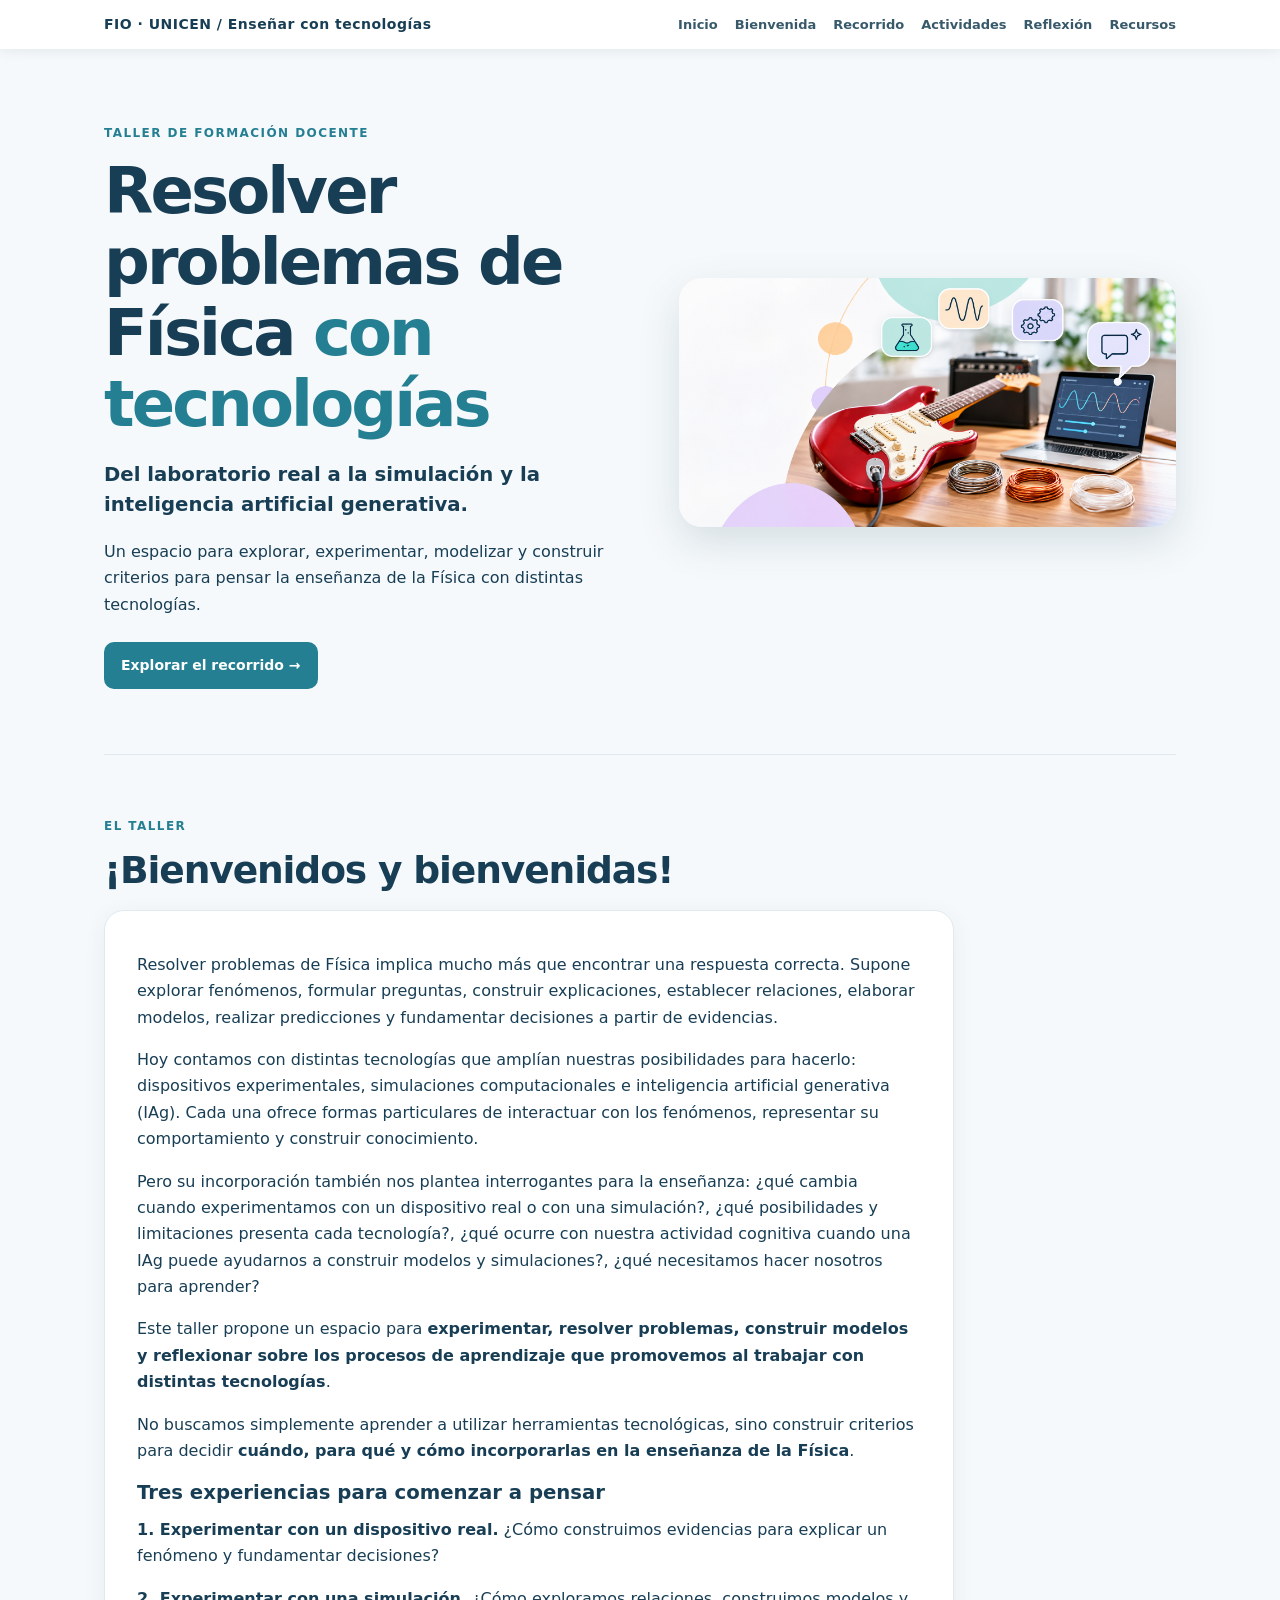
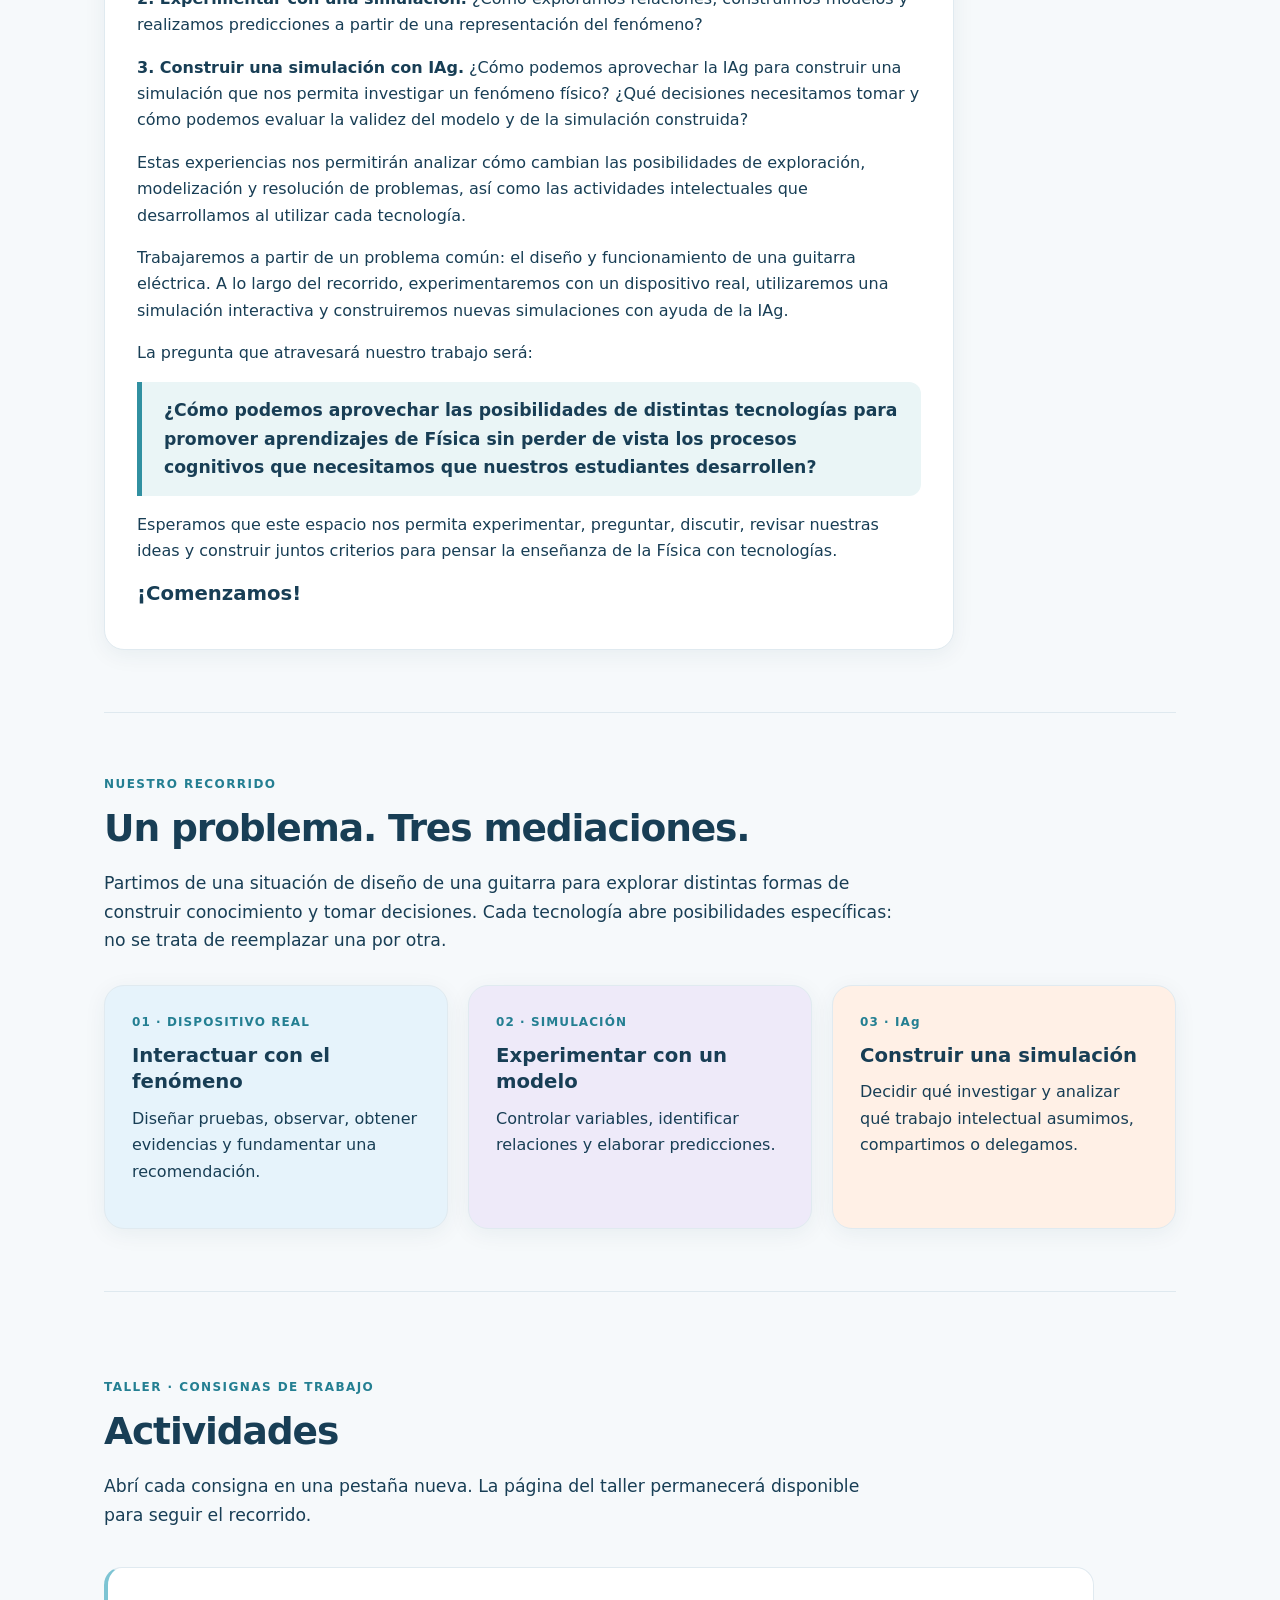
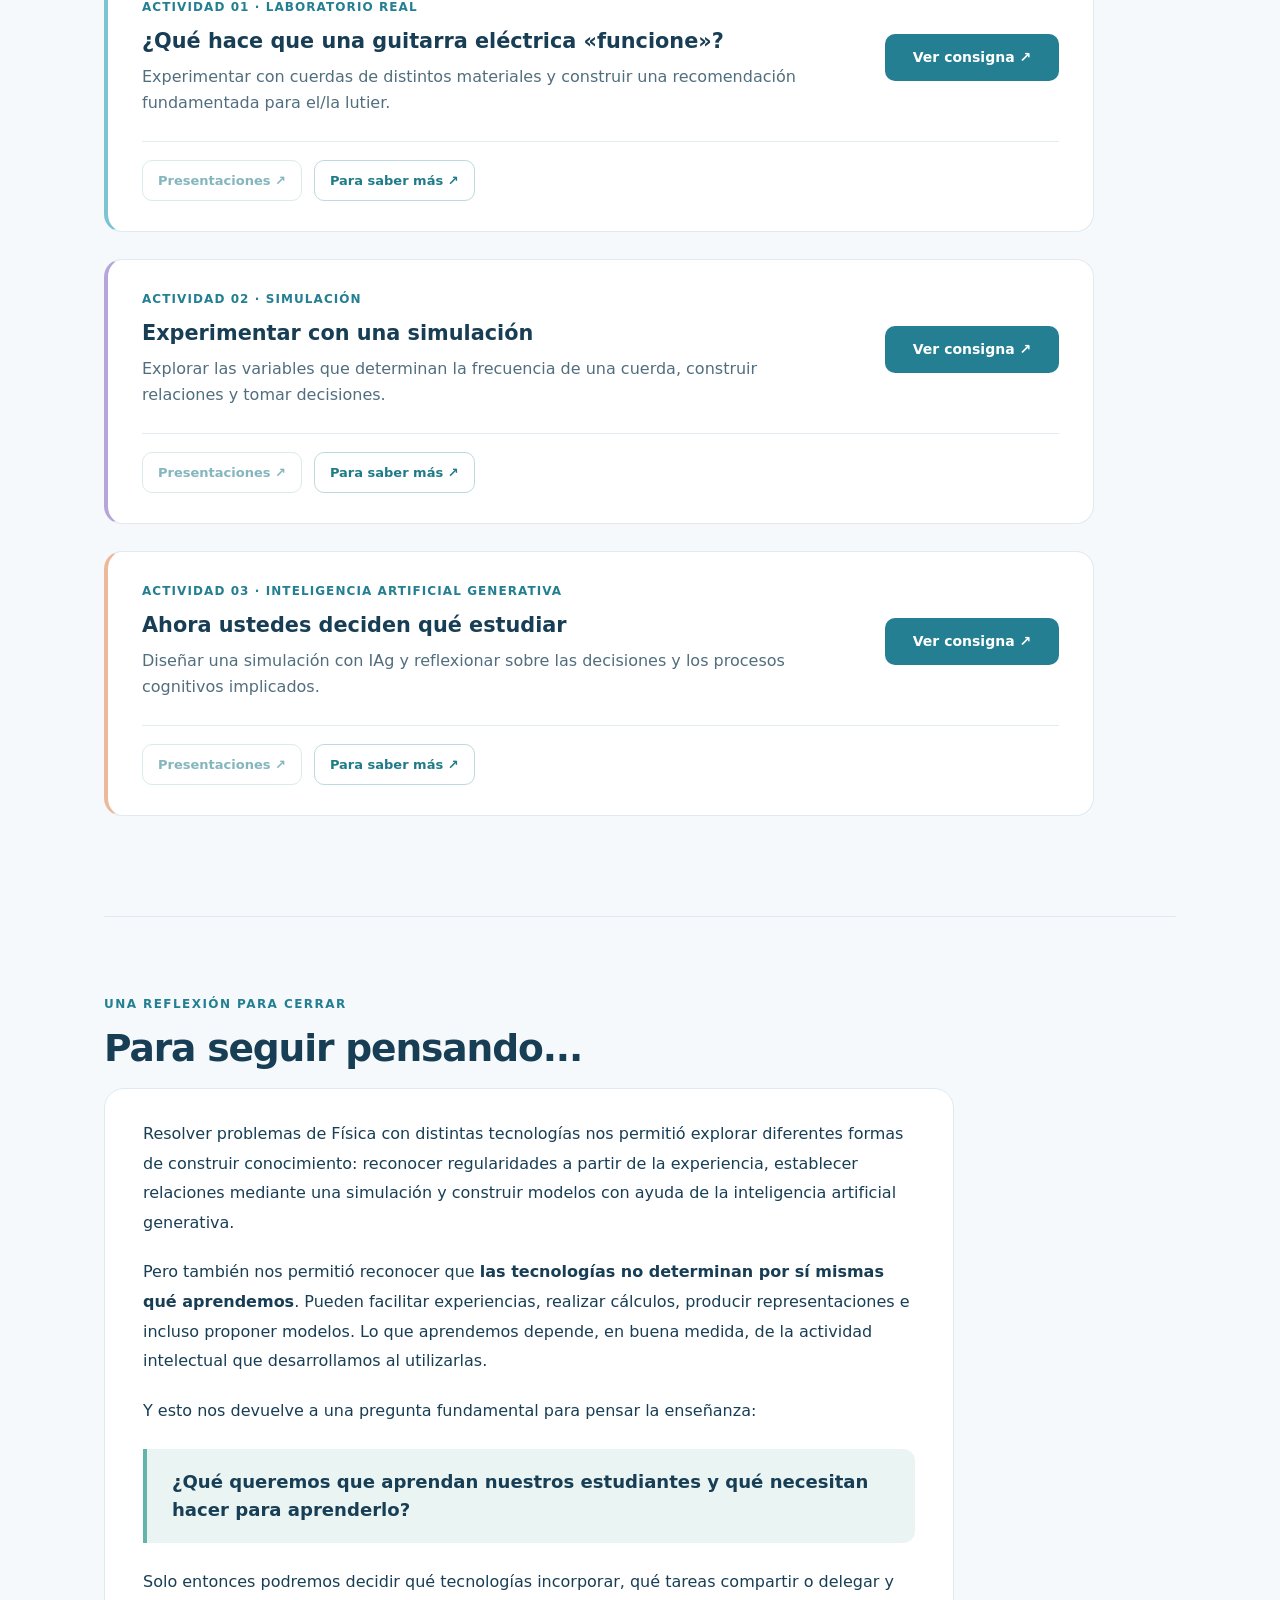
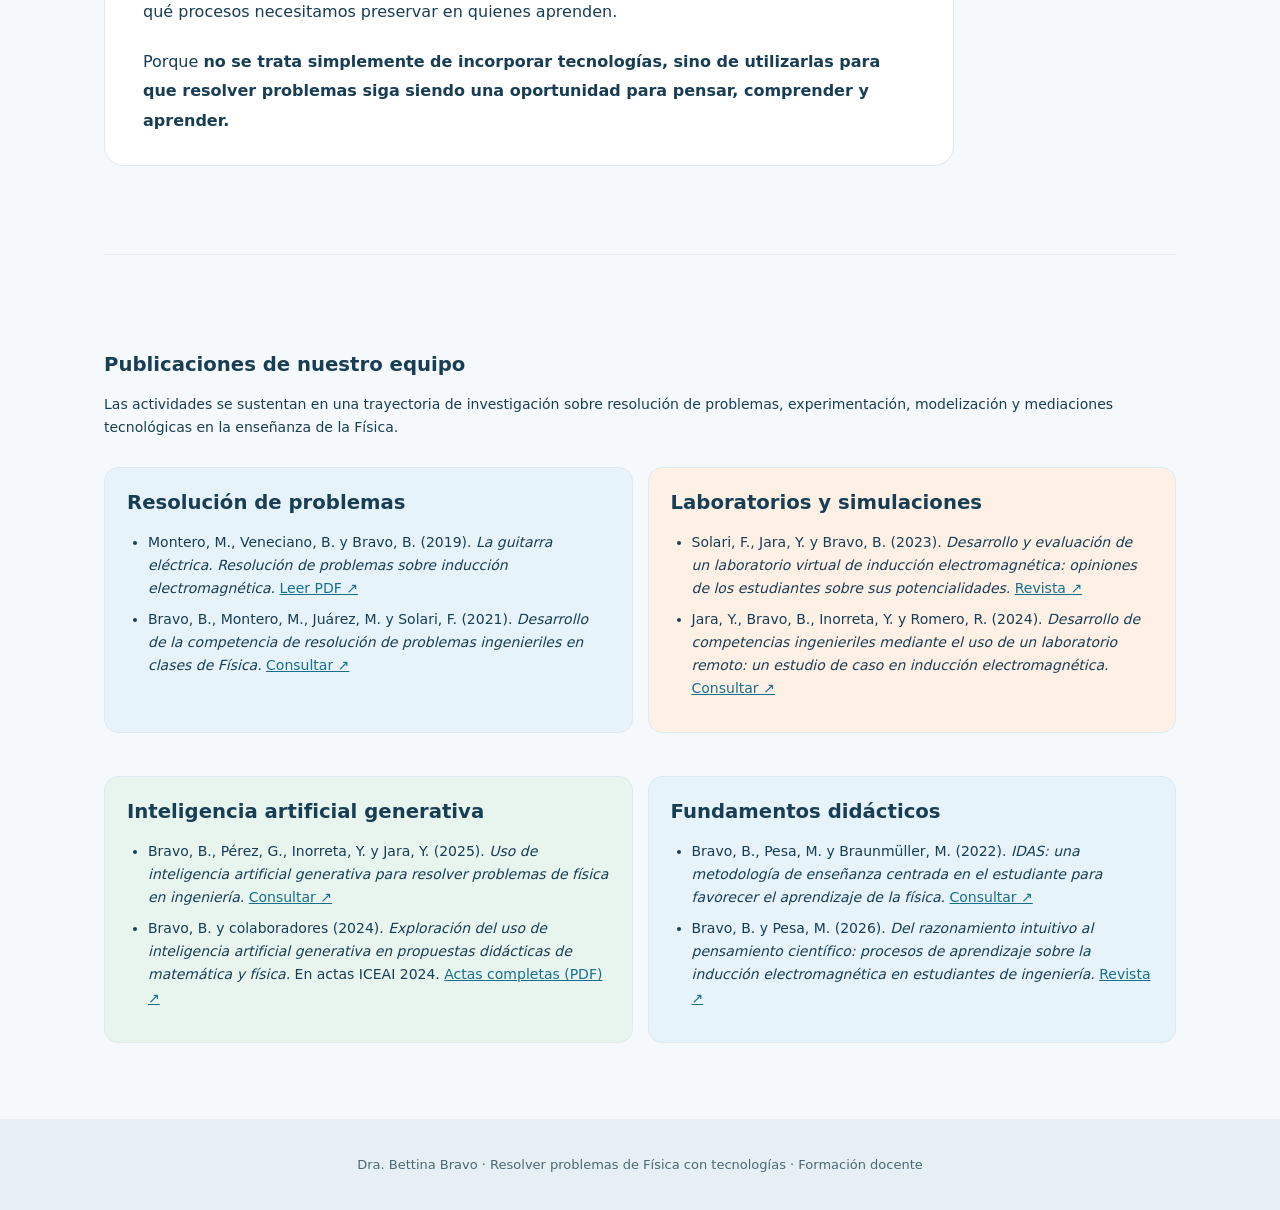
==== index.html @ 1818bf0d "Remove obsolete resources cards while preserving team publications" ====
<!doctype html><html lang="es"><head><meta charset="utf-8"><meta name="viewport" content="width=device-width,initial-scale=1"><title>Resolver problemas de Física con tecnologías · Taller UBA</title><meta name="description" content="Taller de Física: laboratorio real, simulación e inteligencia artificial generativa."><link rel="stylesheet" href="nuevo-taller.css"></head><body><nav><div class="nav"><div class="brand">FIO · UNICEN / Enseñar con tecnologías</div><div class="links"><a href="#inicio">Inicio</a><a href="#bienvenida">Bienvenida</a><a href="#recorrido">Recorrido</a><a href="#actividades">Actividades</a><a href="#fundamentos">Reflexión</a><a href="#biblioteca">Recursos</a></div></div></nav><main><header class="hero" id="inicio"><div><div class="eyebrow">TALLER DE FORMACIÓN DOCENTE</div><h1>Resolver problemas de Física <em>con tecnologías</em></h1><p class="lead">Del laboratorio real a la simulación y la inteligencia artificial generativa.</p><p>Un espacio para explorar, experimentar, modelizar y construir criterios para pensar la enseñanza de la Física con distintas tecnologías.</p><a class="btn" href="#bienvenida">Explorar el recorrido →</a></div><div><img src="Guitarra%20el%C3%A9ctrica%20en%20laboratorio%20STEM.png" alt="Guitarra eléctrica, simulación de ondas e inteligencia artificial generativa"></div></header><section id="bienvenida"><div class="eyebrow">El taller</div><h2>¡Bienvenidos y bienvenidas!</h2><div class="card" style="max-width:850px;padding:32px"><p>Resolver problemas de Física implica mucho más que encontrar una respuesta correcta. Supone explorar fenómenos, formular preguntas, construir explicaciones, establecer relaciones, elaborar modelos, realizar predicciones y fundamentar decisiones a partir de evidencias.</p><p>Hoy contamos con distintas tecnologías que amplían nuestras posibilidades para hacerlo: dispositivos experimentales, simulaciones computacionales e inteligencia artificial generativa (IAg). Cada una ofrece formas particulares de interactuar con los fenómenos, representar su comportamiento y construir conocimiento.</p><p>Pero su incorporación también nos plantea interrogantes para la enseñanza: ¿qué cambia cuando experimentamos con un dispositivo real o con una simulación?, ¿qué posibilidades y limitaciones presenta cada tecnología?, ¿qué ocurre con nuestra actividad cognitiva cuando una IAg puede ayudarnos a construir modelos y simulaciones?, ¿qué necesitamos hacer nosotros para aprender?</p><p>Este taller propone un espacio para <b>experimentar, resolver problemas, construir modelos y reflexionar sobre los procesos de aprendizaje que promovemos al trabajar con distintas tecnologías</b>.</p><p>No buscamos simplemente aprender a utilizar herramientas tecnológicas, sino construir criterios para decidir <b>cuándo, para qué y cómo incorporarlas en la enseñanza de la Física</b>.</p><h3>Tres experiencias para comenzar a pensar</h3><p><b>1. Experimentar con un dispositivo real.</b> ¿Cómo construimos evidencias para explicar un fenómeno y fundamentar decisiones?</p><p><b>2. Experimentar con una simulación.</b> ¿Cómo exploramos relaciones, construimos modelos y realizamos predicciones a partir de una representación del fenómeno?</p><p><b>3. Construir una simulación con IAg.</b> ¿Cómo podemos aprovechar la IAg para construir una simulación que nos permita investigar un fenómeno físico? ¿Qué decisiones necesitamos tomar y cómo podemos evaluar la validez del modelo y de la simulación construida?</p><p>Estas experiencias nos permitirán analizar cómo cambian las posibilidades de exploración, modelización y resolución de problemas, así como las actividades intelectuales que desarrollamos al utilizar cada tecnología.</p><p>Trabajaremos a partir de un problema común: el diseño y funcionamiento de una guitarra eléctrica. A lo largo del recorrido, experimentaremos con un dispositivo real, utilizaremos una simulación interactiva y construiremos nuevas simulaciones con ayuda de la IAg.</p><p>La pregunta que atravesará nuestro trabajo será:</p><p class="quote"><b>¿Cómo podemos aprovechar las posibilidades de distintas tecnologías para promover aprendizajes de Física sin perder de vista los procesos cognitivos que necesitamos que nuestros estudiantes desarrollen?</b></p><p>Esperamos que este espacio nos permita experimentar, preguntar, discutir, revisar nuestras ideas y construir juntos criterios para pensar la enseñanza de la Física con tecnologías.</p><h3>¡Comenzamos!</h3></div></section><section id="recorrido"><div class="eyebrow">Nuestro recorrido</div><h2>Un problema. Tres mediaciones.</h2><p class="intro">Partimos de una situación de diseño de una guitarra para explorar distintas formas de construir conocimiento y tomar decisiones. Cada tecnología abre posibilidades específicas: no se trata de reemplazar una por otra.</p><div class="cards"><div class="card blue"><div class="num">01 · DISPOSITIVO REAL</div><h3>Interactuar con el fenómeno</h3><p>Diseñar pruebas, observar, obtener evidencias y fundamentar una recomendación.</p></div><div class="card lav"><div class="num">02 · SIMULACIÓN</div><h3>Experimentar con un modelo</h3><p>Controlar variables, identificar relaciones y elaborar predicciones.</p></div><div class="card peach"><div class="num">03 · IAg</div><h3>Construir una simulación</h3><p>Decidir qué investigar y analizar qué trabajo intelectual asumimos, compartimos o delegamos.</p></div></div></section><section id="actividades"><div class="eyebrow">Taller · Consignas de trabajo</div><h2>Actividades</h2><p class="intro">Abrí cada consigna en una pestaña nueva. La página del taller permanecerá disponible para seguir el recorrido.</p><div class="cards activitycards"><article class="card blue"><div class="num">ACTIVIDAD 01 · LABORATORIO REAL</div><h3>¿Qué hace que una guitarra eléctrica «funcione»?</h3><p>Experimentar con cuerdas de distintos materiales y construir una recomendación fundamentada para el/la lutier.</p><div class="actions"><a class="btn" href="https://drive.google.com/file/d/170LQqGFU-4UPdQnLkZbgBgLX70MsP_uB/view?usp=sharing" target="_blank" rel="noopener">Ver consigna ↗</a></div><div class="activity-extra"><span class="btn outline pending" aria-disabled="true" title="Presentación pendiente de incorporar">Presentaciones ↗</span><a class="btn outline" href="#fundamentos">Para saber más ↗</a></div></article><article class="card lav"><div class="num">ACTIVIDAD 02 · SIMULACIÓN</div><h3>Experimentar con una simulación</h3><p>Explorar las variables que determinan la frecuencia de una cuerda, construir relaciones y tomar decisiones.</p><div class="actions"><a class="btn" href="https://drive.google.com/file/d/1w0_EELk6FA7W6Tb4jLVaeSMK7wI4rVZz/view?usp=sharing" target="_blank" rel="noopener">Ver consigna ↗</a></div><div class="activity-extra"><span class="btn outline pending" aria-disabled="true" title="Presentación pendiente de incorporar">Presentaciones ↗</span><a class="btn outline" href="#fundamentos">Para saber más ↗</a></div></article><article class="card peach"><div class="num">ACTIVIDAD 03 · INTELIGENCIA ARTIFICIAL GENERATIVA</div><h3>Ahora ustedes deciden qué estudiar</h3><p>Diseñar una simulación con IAg y reflexionar sobre las decisiones y los procesos cognitivos implicados.</p><div class="actions"><a class="btn" href="https://drive.google.com/file/d/1Rtqf3JXnAA3J1dk9Y3O5rouOlyTyYnl2/view?usp=sharing" target="_blank" rel="noopener">Ver consigna ↗</a></div><div class="activity-extra"><span class="btn outline pending" aria-disabled="true" title="Presentación pendiente de incorporar">Presentaciones ↗</span><a class="btn outline" href="#fundamentos">Para saber más ↗</a></div></article></div></section><section id="fundamentos" class="reflexion"><div class="eyebrow">Una reflexión para cerrar</div><h2>Para seguir pensando...</h2><div class="reflection-content"><p>Resolver problemas de Física con distintas tecnologías nos permitió explorar diferentes formas de construir conocimiento: reconocer regularidades a partir de la experiencia, establecer relaciones mediante una simulación y construir modelos con ayuda de la inteligencia artificial generativa.</p><p>Pero también nos permitió reconocer que <strong>las tecnologías no determinan por sí mismas qué aprendemos</strong>. Pueden facilitar experiencias, realizar cálculos, producir representaciones e incluso proponer modelos. Lo que aprendemos depende, en buena medida, de la actividad intelectual que desarrollamos al utilizarlas.</p><p>Y esto nos devuelve a una pregunta fundamental para pensar la enseñanza:</p><blockquote>¿Qué queremos que aprendan nuestros estudiantes y qué necesitan hacer para aprenderlo?</blockquote><p>Solo entonces podremos decidir qué tecnologías incorporar, qué tareas compartir o delegar y qué procesos necesitamos preservar en quienes aprenden.</p><p>Porque <strong>no se trata simplemente de incorporar tecnologías, sino de utilizarlas para que resolver problemas siga siendo una oportunidad para pensar, comprender y aprender.</strong></p></div></section><section id="biblioteca" class="refs"><h3 style="margin-top:35px">Publicaciones de nuestro equipo</h3><p>Las actividades se sustentan en una trayectoria de investigación sobre resolución de problemas, experimentación, modelización y mediaciones tecnológicas en la enseñanza de la Física.</p><div class="grid two"><div class="panel blue"><h3>Resolución de problemas</h3><ul class="tasks"><li>Montero, M., Veneciano, B. y Bravo, B. (2019). <em>La guitarra eléctrica. Resolución de problemas sobre inducción electromagnética.</em> <a href="https://revistas.unc.edu.ar/index.php/revistaEF/article/download/26621/28325/78609" target="_blank" rel="noopener">Leer PDF ↗</a></li><li>Bravo, B., Montero, M., Juárez, M. y Solari, F. (2021). <em>Desarrollo de la competencia de resolución de problemas ingenieriles en clases de Física.</em> <a href="https://doi.org/10.54343/reiec.v16i2.304" target="_blank" rel="noopener">Consultar ↗</a></li></ul></div><div class="panel peach"><h3>Laboratorios y simulaciones</h3><ul class="tasks"><li>Solari, F., Jara, Y. y Bravo, B. (2023). <em>Desarrollo y evaluación de un laboratorio virtual de inducción electromagnética: opiniones de los estudiantes sobre sus potencialidades.</em> <a href="https://revistas.unc.edu.ar/index.php/revistaEF/article/view/43336" target="_blank" rel="noopener">Revista ↗</a></li><li>Jara, Y., Bravo, B., Inorreta, Y. y Romero, R. (2024). <em>Desarrollo de competencias ingenieriles mediante el uso de un laboratorio remoto: un estudio de caso en inducción electromagnética.</em> <a href="https://doi.org/10.55767/2451.6007.v36.n.47257" target="_blank" rel="noopener">Consultar ↗</a></li></ul></div><div class="panel mint"><h3>Inteligencia artificial generativa</h3><ul class="tasks"><li>Bravo, B., Pérez, G., Inorreta, Y. y Jara, Y. (2025). <em>Uso de inteligencia artificial generativa para resolver problemas de física en ingeniería.</em> <a href="https://doi.org/10.5565/rev/ensciencias.6332" target="_blank" rel="noopener">Consultar ↗</a></li><li>Bravo, B. y colaboradores (2024). <em>Exploración del uso de inteligencia artificial generativa en propuestas didácticas de matemática y física.</em> En actas ICEAI 2024. <a href="https://catedraunesco.ua.es/es/documentos/2024-proceedings-iceai.pdf" target="_blank" rel="noopener">Actas completas (PDF) ↗</a></li></ul></div><div class="panel blue"><h3>Fundamentos didácticos</h3><ul class="tasks"><li>Bravo, B., Pesa, M. y Braunmüller, M. (2022). <em>IDAS: una metodología de enseñanza centrada en el estudiante para favorecer el aprendizaje de la física.</em> <a href="https://doi.org/10.1590/1806-9126-RBEF-2021-0326" target="_blank" rel="noopener">Consultar ↗</a></li><li>Bravo, B. y Pesa, M. (2026). <em>Del razonamiento intuitivo al pensamiento científico: procesos de aprendizaje sobre la inducción electromagnética en estudiantes de ingeniería.</em> <a href="https://reiec.unicen.edu.ar/reiec/article/view/512" target="_blank" rel="noopener">Revista ↗</a></li></ul></div></div></section></main><footer>Dra. Bettina Bravo · Resolver problemas de Física con tecnologías · Formación docente</footer></body></html>
---- nuevo-taller.css ----
:root{--ink:#183e55;--teal:#247f92;--bg:#f6f9fb;--blue:#e6f3fb;--lav:#eeeaf9;--peach:#fff0e6;--mint:#e8f5ef}*{box-sizing:border-box}html{scroll-behavior:smooth}body{margin:0;background:var(--bg);font:16px/1.65 system-ui,-apple-system,Segoe UI,sans-serif;color:var(--ink)}a{color:#176f8c}nav{position:sticky;top:0;z-index:9;background:#ffffffed;box-shadow:0 1px 12px #1a42521a}.nav{max-width:1120px;margin:auto;padding:13px 24px;display:flex;align-items:center;justify-content:space-between;gap:18px}.brand{font-weight:850;font-size:14px;letter-spacing:.035em}.links{display:flex;gap:17px;flex-wrap:wrap}.links a{text-decoration:none;font-size:13px;font-weight:700;color:#37596a}main{max-width:1120px;margin:auto;padding:0 24px}.hero{display:grid;grid-template-columns:1.04fr .96fr;gap:36px;align-items:center;padding:75px 0 65px}.hero img{width:100%;border-radius:23px;box-shadow:0 15px 42px #1b486026}h1{font-size:clamp(2.35rem,5vw,4.1rem);line-height:1.11;letter-spacing:-.045em;margin:12px 0 20px}h1 em{font-style:normal;color:var(--teal)}h2{font-size:clamp(1.7rem,3vw,2.35rem);letter-spacing:-.03em;line-height:1.25;margin:10px 0 16px}h3{font-size:1.23rem;line-height:1.35;margin:10px 0}.eyebrow{font-size:12px;letter-spacing:.12em;text-transform:uppercase;font-weight:850;color:var(--teal)}.lead{font-size:1.23rem;line-height:1.5;font-weight:600}.muted{color:#577080}.tag{display:inline-block;background:#e6f1f4;border-radius:20px;padding:6px 12px;margin:5px 5px 5px 0;font-size:12px;font-weight:750}.btn{display:inline-flex;align-items:center;gap:6px;border-radius:10px;background:#247f92;color:white!important;text-decoration:none;font-weight:750;font-size:14px;padding:12px 17px;margin:8px 9px 0 0}.btn.secondary{background:#e6f0f5;color:#195773!important}.btn:hover{filter:brightness(.95);transform:translateY(-1px)}section{padding:62px 0;border-top:1px solid #dfe9ef}.intro{font-size:1.08rem;max-width:790px}.cards{display:grid;grid-template-columns:repeat(3,1fr);gap:20px;margin-top:30px}.card{border:1px solid #e0eaf0;background:white;border-radius:20px;padding:27px;box-shadow:0 5px 22px #153c5410}.card.blue{background:var(--blue)}.card.lav{background:var(--lav)}.card.peach{background:var(--peach)}.card.mint{background:var(--mint)}.num{font-size:12px;font-weight:900;letter-spacing:.09em;color:var(--teal)}.card p{margin:9px 0 16px}.card .btn{margin-top:18px}.activitycards .card{display:flex;flex-direction:column}.activitycards .actions{margin-top:auto}.steps{display:flex;gap:10px;flex-wrap:wrap;margin:24px 0}.step{padding:12px 16px;background:white;border:1px solid #dce8ef;border-radius:12px;font-size:14px;font-weight:700}.two{display:grid;grid-template-columns:1fr 1fr;gap:20px}.two .card{height:100%}.quote{border-left:5px solid #3190a1;padding:14px 22px;background:#eaf5f6;border-radius:0 12px 12px 0;font-size:1.08rem}.refs{font-size:14px}.refs a{overflow-wrap:anywhere}.refs .panel{background:white;border-radius:14px;padding:18px 22px;margin:14px 0;border:1px solid #e0e9ee}.refs h3{margin-top:4px}.refs ul{padding-left:21px}.refs li{margin:8px 0}.refs .grid{display:grid;grid-template-columns:1fr 1fr;gap:15px}.refs .panel.blue{background:var(--blue)}.refs .panel.peach{background:var(--peach)}.refs .panel.mint{background:var(--mint)}.refs .panel.lav{background:var(--lav)}.refs .small{font-size:13px}footer{text-align:center;padding:35px 20px;background:#e6eff3;font-size:13px;color:#4b6876}.notice{background:#fff6e8;border:1px solid #f1ddc1;border-radius:12px;padding:14px 17px;font-size:14px;margin-top:18px}@media(max-width:820px){.hero{grid-template-columns:1fr;padding-top:40px}.hero img{max-width:650px}.cards{grid-template-columns:1fr}.two,.refs .grid{grid-template-columns:1fr}.links{gap:9px}.links a{font-size:12px}.nav{align-items:flex-start;flex-direction:column}section{padding:42px 0}}
/* Actividades: ritmo visual amplio y tarjetas horizontales tipo módulo */
#actividades{padding-top:86px;padding-bottom:100px}#actividades>.intro{margin-bottom:38px}#actividades .activitycards{display:flex;flex-direction:column;gap:27px;margin-top:36px;max-width:990px}#actividades .activitycards .card{display:grid;grid-template-columns:minmax(0,1fr) auto;column-gap:28px;align-items:center;min-height:174px;padding:30px 34px;border-radius:18px;background:#fff;box-shadow:none}#actividades .activitycards .num{grid-column:1;align-self:end}#actividades .activitycards h3{grid-column:1;font-size:1.3rem;margin:9px 0}#actividades .activitycards p{grid-column:1;margin:0;max-width:680px;color:#516e7e}#actividades .activitycards .actions{grid-column:2;grid-row:1/4;align-self:center;display:flex;flex-direction:column;align-items:stretch;gap:9px;min-width:174px;margin:0}#actividades .activitycards .actions .btn{margin:0;justify-content:center;text-align:center}#actividades .activitycards .card:nth-child(1){border-left:4px solid #7dc4d3}#actividades .activitycards .card:nth-child(2){border-left:4px solid #b4a6db}#actividades .activitycards .card:nth-child(3){border-left:4px solid #edb99b}#actividades .notice{max-width:990px;margin-top:30px}@media(max-width:700px){#actividades{padding-top:54px;padding-bottom:65px}#actividades .activitycards{gap:18px}#actividades .activitycards .card{display:block;padding:24px 22px;min-height:0}#actividades .activitycards .actions{margin-top:21px;display:flex;flex-direction:row;flex-wrap:wrap;min-width:0}#actividades .activitycards .actions .btn{flex:1 1 160px}}

#actividades .activitycards .activity-extra{grid-column:1/-1;grid-row:4;display:flex;gap:12px;flex-wrap:wrap;margin-top:24px;padding-top:18px;border-top:1px solid #e2ebef}#actividades .activitycards .activity-extra .btn{margin:0}.btn.outline{background:#fff;color:#207b89!important;border:1px solid #bddbdc;font-size:13px;font-weight:600;padding:9px 15px}.btn.pending{opacity:.55;cursor:not-allowed;pointer-events:none}@media(max-width:700px){#actividades .activitycards .activity-extra{margin-top:19px}}

.reflexion{padding:78px 0 88px}.reflection-content{max-width:850px;background:#fff;border:1px solid #dfe9ef;border-radius:20px;padding:30px 38px;font-size:16px;line-height:1.85}.reflection-content p{margin:0 0 20px}.reflection-content p:last-child{margin-bottom:0}.reflection-content blockquote{margin:24px 0;padding:19px 25px;background:#eaf5f3;border-left:4px solid #62b5a8;border-radius:0 12px 12px 0;font-size:1.13rem;font-weight:750;line-height:1.55}@media(max-width:700px){.reflection-content{padding:24px 20px}.reflexion{padding:50px 0}}
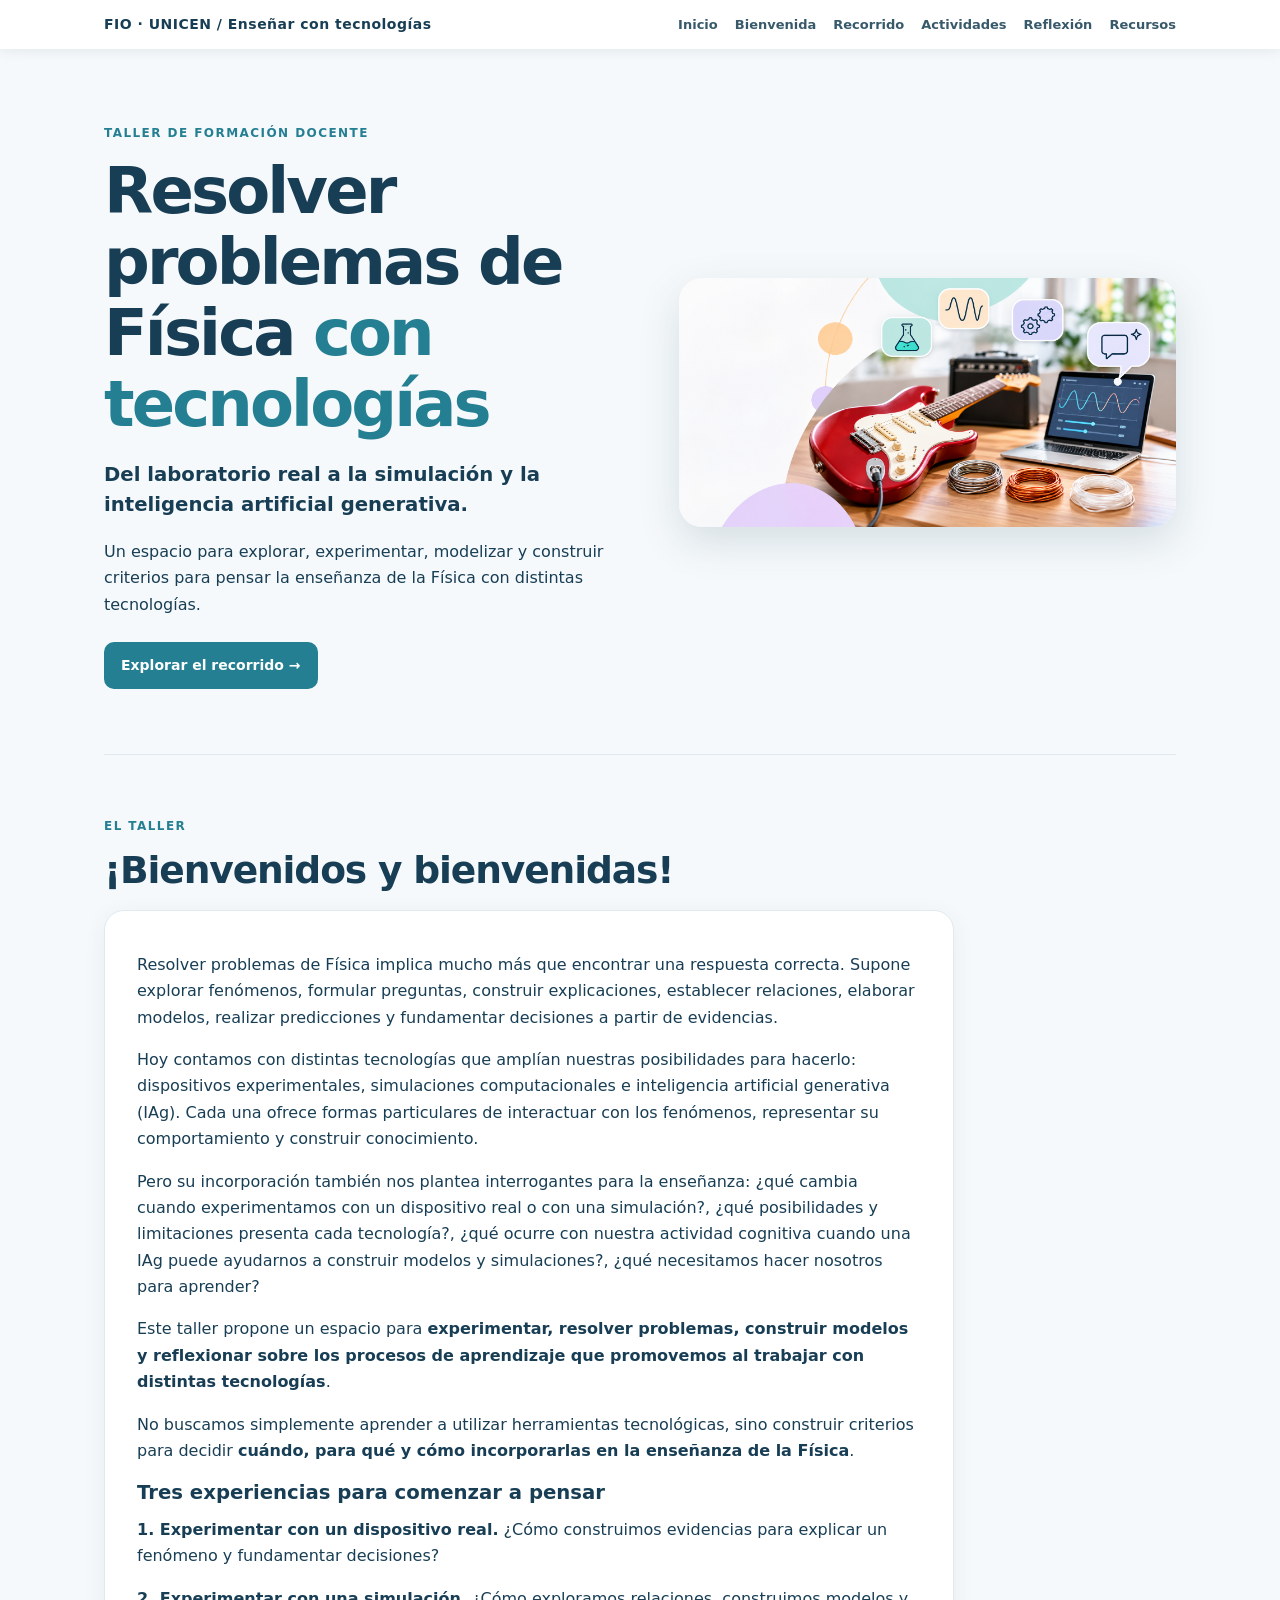
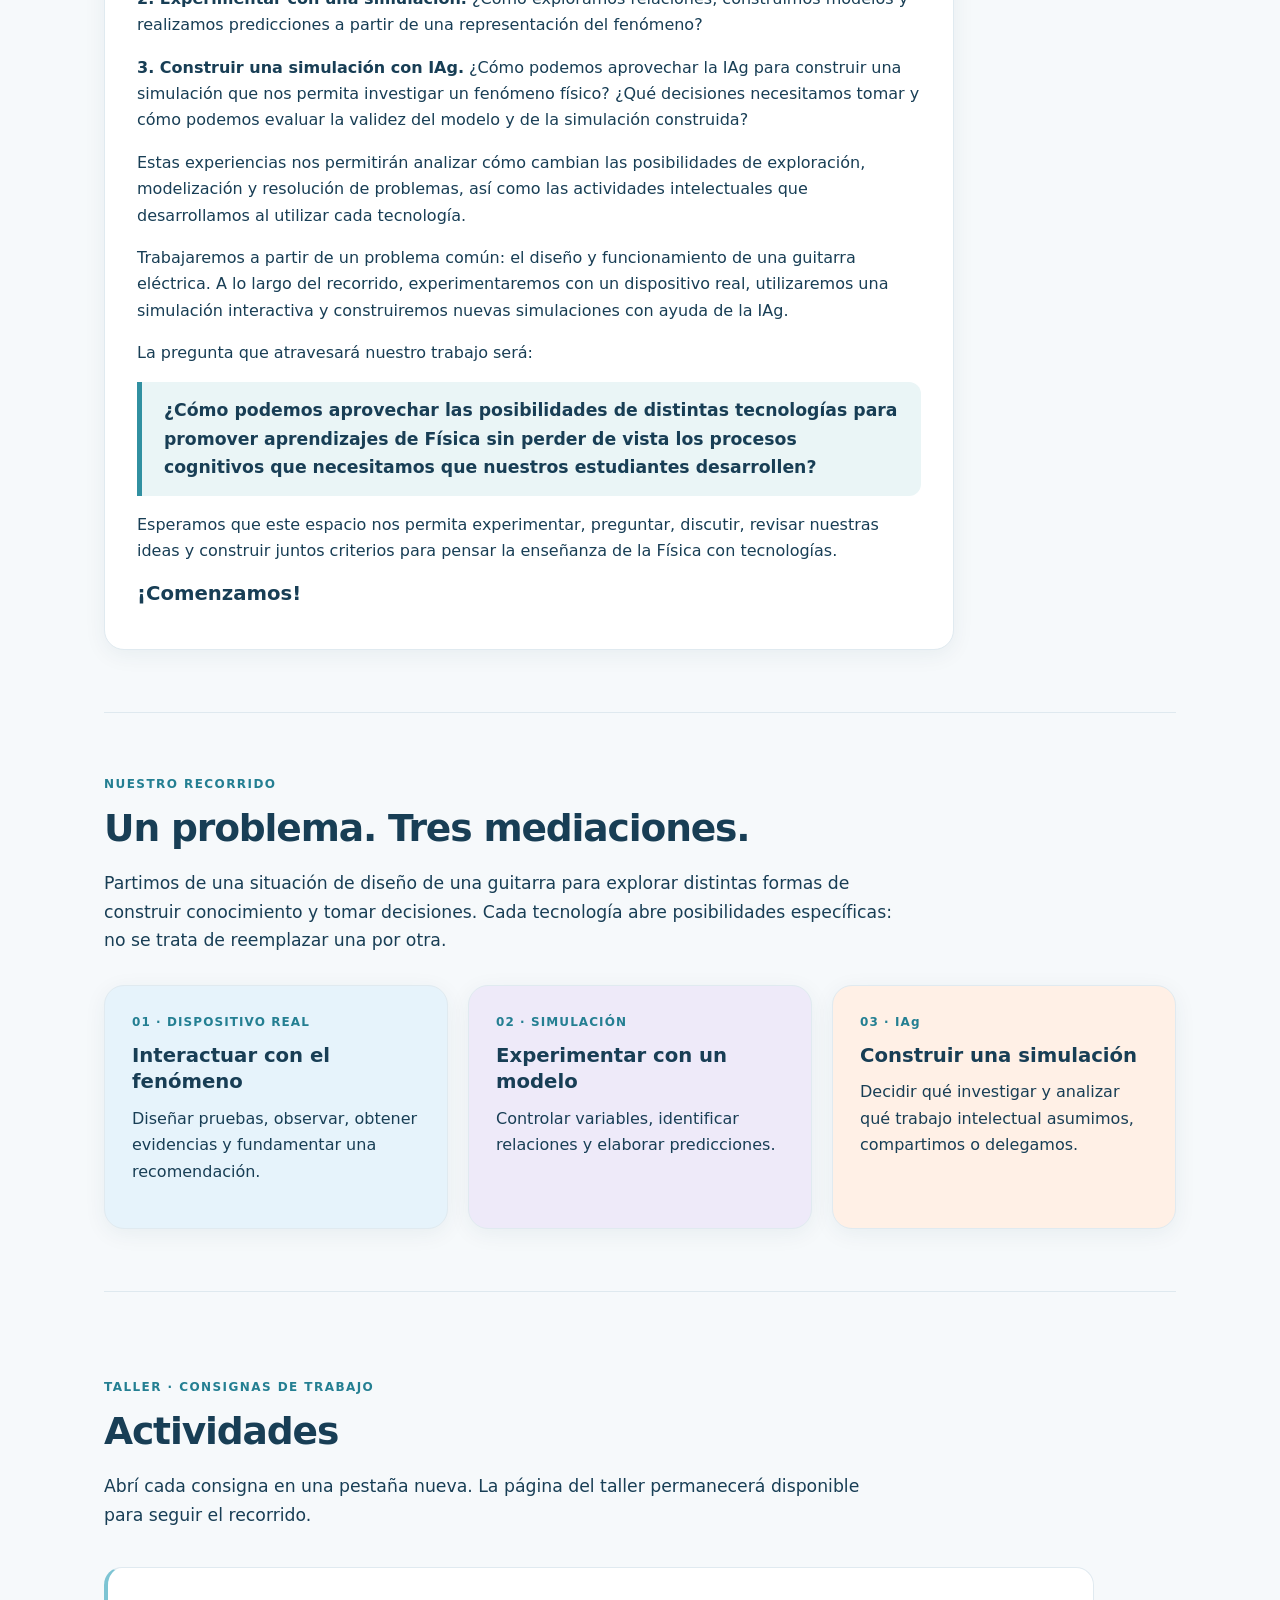
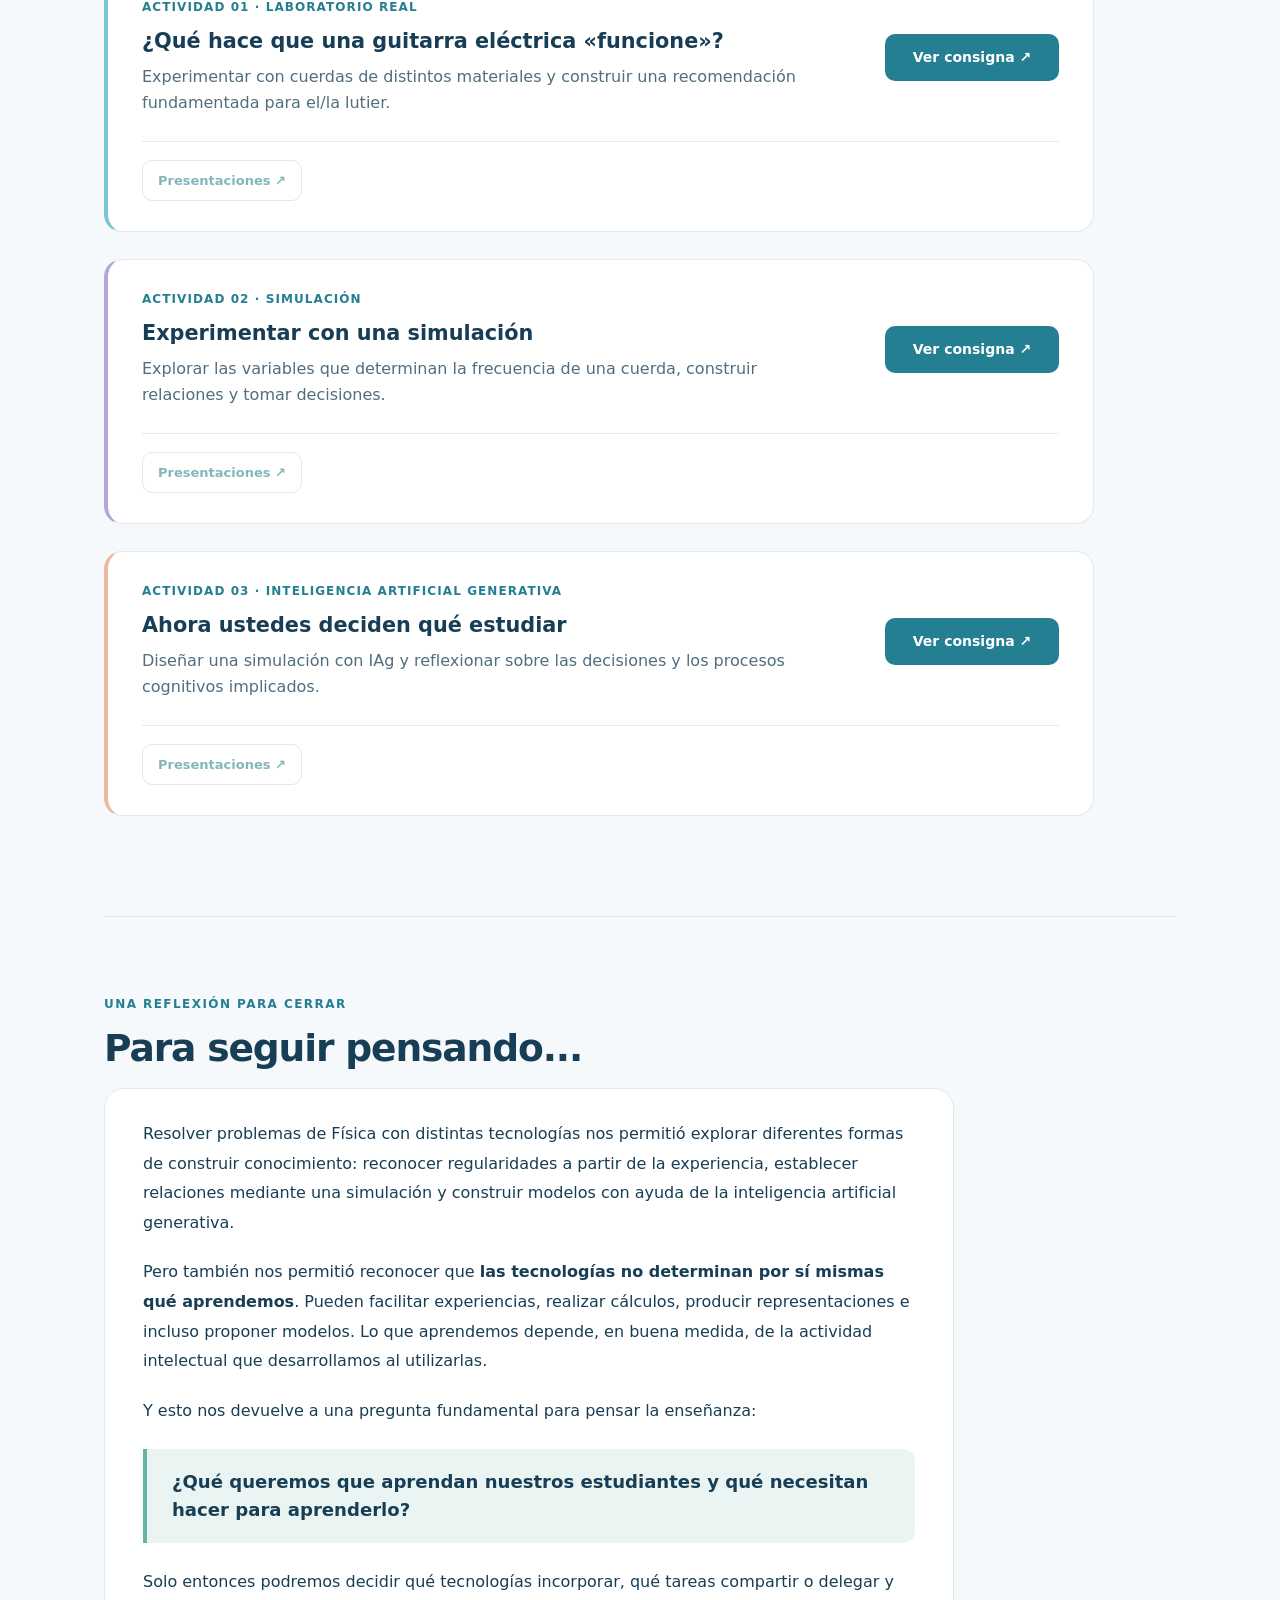
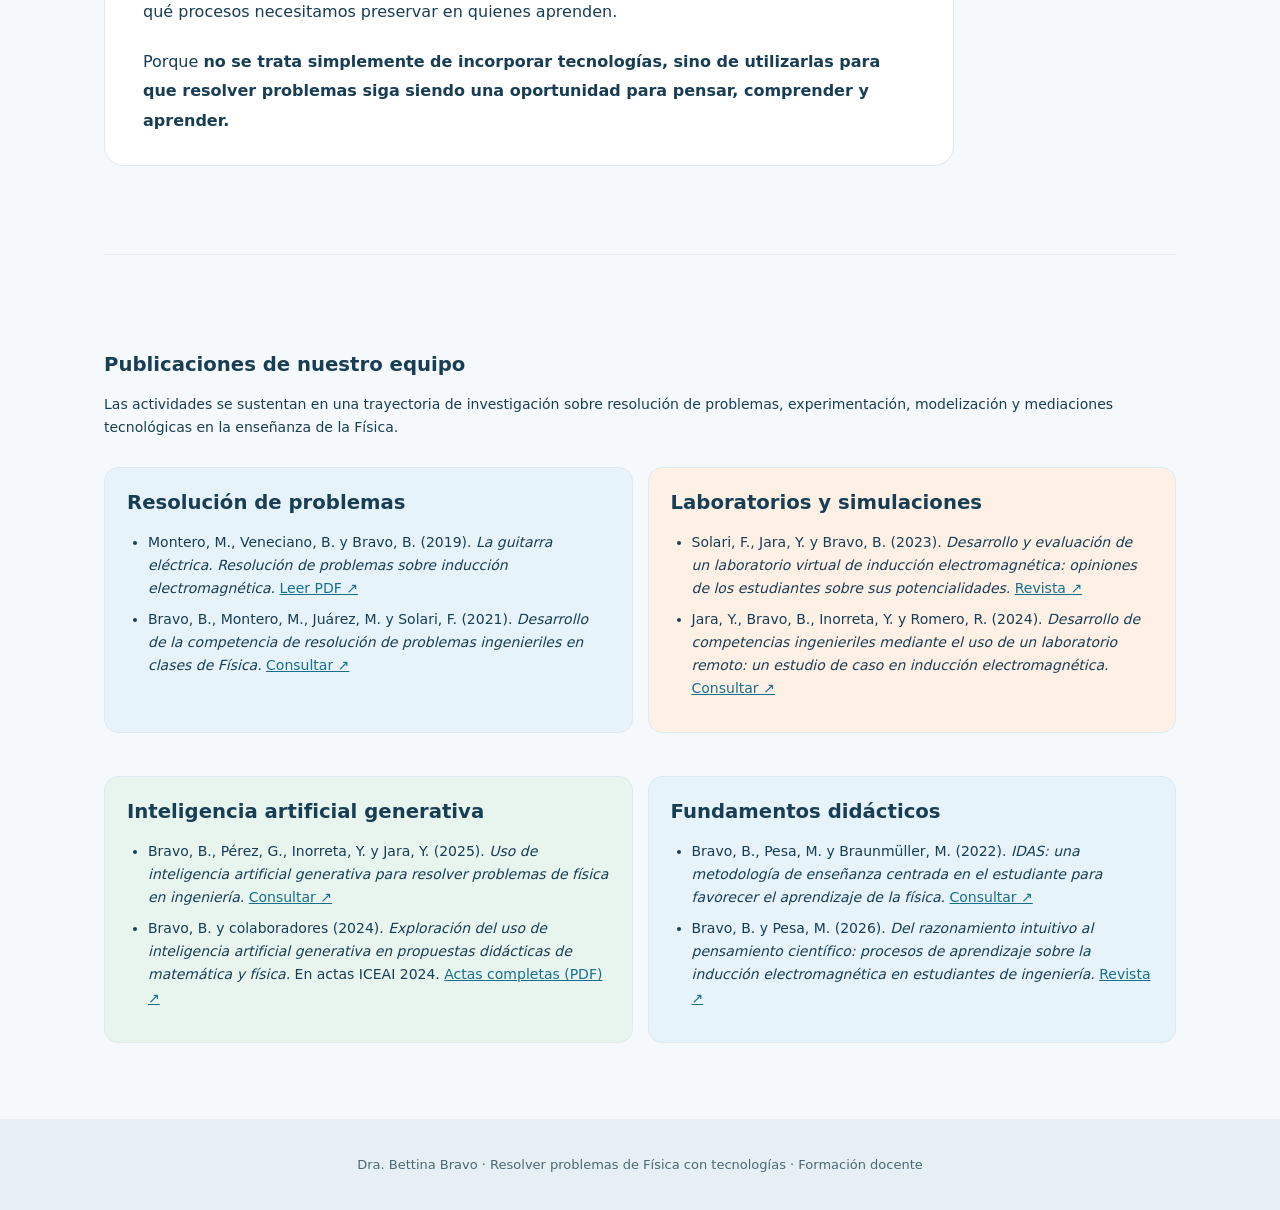
==== commit 6a4065dc: "Remove Para saber más buttons from all three activities" ====
--- a/index.html
+++ b/index.html
@@ -1 +1 @@
-<!doctype html><html lang="es"><head><meta charset="utf-8"><meta name="viewport" content="width=device-width,initial-scale=1"><title>Resolver problemas de Física con tecnologías · Taller UBA</title><meta name="description" content="Taller de Física: laboratorio real, simulación e inteligencia artificial generativa."><link rel="stylesheet" href="nuevo-taller.css"></head><body><nav><div class="nav"><div class="brand">FIO · UNICEN / Enseñar con tecnologías</div><div class="links"><a href="#inicio">Inicio</a><a href="#bienvenida">Bienvenida</a><a href="#recorrido">Recorrido</a><a href="#actividades">Actividades</a><a href="#fundamentos">Reflexión</a><a href="#biblioteca">Recursos</a></div></div></nav><main><header class="hero" id="inicio"><div><div class="eyebrow">TALLER DE FORMACIÓN DOCENTE</div><h1>Resolver problemas de Física <em>con tecnologías</em></h1><p class="lead">Del laboratorio real a la simulación y la inteligencia artificial generativa.</p><p>Un espacio para explorar, experimentar, modelizar y construir criterios para pensar la enseñanza de la Física con distintas tecnologías.</p><a class="btn" href="#bienvenida">Explorar el recorrido →</a></div><div><img src="Guitarra%20el%C3%A9ctrica%20en%20laboratorio%20STEM.png" alt="Guitarra eléctrica, simulación de ondas e inteligencia artificial generativa"></div></header><section id="bienvenida"><div class="eyebrow">El taller</div><h2>¡Bienvenidos y bienvenidas!</h2><div class="card" style="max-width:850px;padding:32px"><p>Resolver problemas de Física implica mucho más que encontrar una respuesta correcta. Supone explorar fenómenos, formular preguntas, construir explicaciones, establecer relaciones, elaborar modelos, realizar predicciones y fundamentar decisiones a partir de evidencias.</p><p>Hoy contamos con distintas tecnologías que amplían nuestras posibilidades para hacerlo: dispositivos experimentales, simulaciones computacionales e inteligencia artificial generativa (IAg). Cada una ofrece formas particulares de interactuar con los fenómenos, representar su comportamiento y construir conocimiento.</p><p>Pero su incorporación también nos plantea interrogantes para la enseñanza: ¿qué cambia cuando experimentamos con un dispositivo real o con una simulación?, ¿qué posibilidades y limitaciones presenta cada tecnología?, ¿qué ocurre con nuestra actividad cognitiva cuando una IAg puede ayudarnos a construir modelos y simulaciones?, ¿qué necesitamos hacer nosotros para aprender?</p><p>Este taller propone un espacio para <b>experimentar, resolver problemas, construir modelos y reflexionar sobre los procesos de aprendizaje que promovemos al trabajar con distintas tecnologías</b>.</p><p>No buscamos simplemente aprender a utilizar herramientas tecnológicas, sino construir criterios para decidir <b>cuándo, para qué y cómo incorporarlas en la enseñanza de la Física</b>.</p><h3>Tres experiencias para comenzar a pensar</h3><p><b>1. Experimentar con un dispositivo real.</b> ¿Cómo construimos evidencias para explicar un fenómeno y fundamentar decisiones?</p><p><b>2. Experimentar con una simulación.</b> ¿Cómo exploramos relaciones, construimos modelos y realizamos predicciones a partir de una representación del fenómeno?</p><p><b>3. Construir una simulación con IAg.</b> ¿Cómo podemos aprovechar la IAg para construir una simulación que nos permita investigar un fenómeno físico? ¿Qué decisiones necesitamos tomar y cómo podemos evaluar la validez del modelo y de la simulación construida?</p><p>Estas experiencias nos permitirán analizar cómo cambian las posibilidades de exploración, modelización y resolución de problemas, así como las actividades intelectuales que desarrollamos al utilizar cada tecnología.</p><p>Trabajaremos a partir de un problema común: el diseño y funcionamiento de una guitarra eléctrica. A lo largo del recorrido, experimentaremos con un dispositivo real, utilizaremos una simulación interactiva y construiremos nuevas simulaciones con ayuda de la IAg.</p><p>La pregunta que atravesará nuestro trabajo será:</p><p class="quote"><b>¿Cómo podemos aprovechar las posibilidades de distintas tecnologías para promover aprendizajes de Física sin perder de vista los procesos cognitivos que necesitamos que nuestros estudiantes desarrollen?</b></p><p>Esperamos que este espacio nos permita experimentar, preguntar, discutir, revisar nuestras ideas y construir juntos criterios para pensar la enseñanza de la Física con tecnologías.</p><h3>¡Comenzamos!</h3></div></section><section id="recorrido"><div class="eyebrow">Nuestro recorrido</div><h2>Un problema. Tres mediaciones.</h2><p class="intro">Partimos de una situación de diseño de una guitarra para explorar distintas formas de construir conocimiento y tomar decisiones. Cada tecnología abre posibilidades específicas: no se trata de reemplazar una por otra.</p><div class="cards"><div class="card blue"><div class="num">01 · DISPOSITIVO REAL</div><h3>Interactuar con el fenómeno</h3><p>Diseñar pruebas, observar, obtener evidencias y fundamentar una recomendación.</p></div><div class="card lav"><div class="num">02 · SIMULACIÓN</div><h3>Experimentar con un modelo</h3><p>Controlar variables, identificar relaciones y elaborar predicciones.</p></div><div class="card peach"><div class="num">03 · IAg</div><h3>Construir una simulación</h3><p>Decidir qué investigar y analizar qué trabajo intelectual asumimos, compartimos o delegamos.</p></div></div></section><section id="actividades"><div class="eyebrow">Taller · Consignas de trabajo</div><h2>Actividades</h2><p class="intro">Abrí cada consigna en una pestaña nueva. La página del taller permanecerá disponible para seguir el recorrido.</p><div class="cards activitycards"><article class="card blue"><div class="num">ACTIVIDAD 01 · LABORATORIO REAL</div><h3>¿Qué hace que una guitarra eléctrica «funcione»?</h3><p>Experimentar con cuerdas de distintos materiales y construir una recomendación fundamentada para el/la lutier.</p><div class="actions"><a class="btn" href="https://drive.google.com/file/d/170LQqGFU-4UPdQnLkZbgBgLX70MsP_uB/view?usp=sharing" target="_blank" rel="noopener">Ver consigna ↗</a></div><div class="activity-extra"><span class="btn outline pending" aria-disabled="true" title="Presentación pendiente de incorporar">Presentaciones ↗</span><a class="btn outline" href="#fundamentos">Para saber más ↗</a></div></article><article class="card lav"><div class="num">ACTIVIDAD 02 · SIMULACIÓN</div><h3>Experimentar con una simulación</h3><p>Explorar las variables que determinan la frecuencia de una cuerda, construir relaciones y tomar decisiones.</p><div class="actions"><a class="btn" href="https://drive.google.com/file/d/1w0_EELk6FA7W6Tb4jLVaeSMK7wI4rVZz/view?usp=sharing" target="_blank" rel="noopener">Ver consigna ↗</a></div><div class="activity-extra"><span class="btn outline pending" aria-disabled="true" title="Presentación pendiente de incorporar">Presentaciones ↗</span><a class="btn outline" href="#fundamentos">Para saber más ↗</a></div></article><article class="card peach"><div class="num">ACTIVIDAD 03 · INTELIGENCIA ARTIFICIAL GENERATIVA</div><h3>Ahora ustedes deciden qué estudiar</h3><p>Diseñar una simulación con IAg y reflexionar sobre las decisiones y los procesos cognitivos implicados.</p><div class="actions"><a class="btn" href="https://drive.google.com/file/d/1Rtqf3JXnAA3J1dk9Y3O5rouOlyTyYnl2/view?usp=sharing" target="_blank" rel="noopener">Ver consigna ↗</a></div><div class="activity-extra"><span class="btn outline pending" aria-disabled="true" title="Presentación pendiente de incorporar">Presentaciones ↗</span><a class="btn outline" href="#fundamentos">Para saber más ↗</a></div></article></div></section><section id="fundamentos" class="reflexion"><div class="eyebrow">Una reflexión para cerrar</div><h2>Para seguir pensando...</h2><div class="reflection-content"><p>Resolver problemas de Física con distintas tecnologías nos permitió explorar diferentes formas de construir conocimiento: reconocer regularidades a partir de la experiencia, establecer relaciones mediante una simulación y construir modelos con ayuda de la inteligencia artificial generativa.</p><p>Pero también nos permitió reconocer que <strong>las tecnologías no determinan por sí mismas qué aprendemos</strong>. Pueden facilitar experiencias, realizar cálculos, producir representaciones e incluso proponer modelos. Lo que aprendemos depende, en buena medida, de la actividad intelectual que desarrollamos al utilizarlas.</p><p>Y esto nos devuelve a una pregunta fundamental para pensar la enseñanza:</p><blockquote>¿Qué queremos que aprendan nuestros estudiantes y qué necesitan hacer para aprenderlo?</blockquote><p>Solo entonces podremos decidir qué tecnologías incorporar, qué tareas compartir o delegar y qué procesos necesitamos preservar en quienes aprenden.</p><p>Porque <strong>no se trata simplemente de incorporar tecnologías, sino de utilizarlas para que resolver problemas siga siendo una oportunidad para pensar, comprender y aprender.</strong></p></div></section><section id="biblioteca" class="refs"><h3 style="margin-top:35px">Publicaciones de nuestro equipo</h3><p>Las actividades se sustentan en una trayectoria de investigación sobre resolución de problemas, experimentación, modelización y mediaciones tecnológicas en la enseñanza de la Física.</p><div class="grid two"><div class="panel blue"><h3>Resolución de problemas</h3><ul class="tasks"><li>Montero, M., Veneciano, B. y Bravo, B. (2019). <em>La guitarra eléctrica. Resolución de problemas sobre inducción electromagnética.</em> <a href="https://revistas.unc.edu.ar/index.php/revistaEF/article/download/26621/28325/78609" target="_blank" rel="noopener">Leer PDF ↗</a></li><li>Bravo, B., Montero, M., Juárez, M. y Solari, F. (2021). <em>Desarrollo de la competencia de resolución de problemas ingenieriles en clases de Física.</em> <a href="https://doi.org/10.54343/reiec.v16i2.304" target="_blank" rel="noopener">Consultar ↗</a></li></ul></div><div class="panel peach"><h3>Laboratorios y simulaciones</h3><ul class="tasks"><li>Solari, F., Jara, Y. y Bravo, B. (2023). <em>Desarrollo y evaluación de un laboratorio virtual de inducción electromagnética: opiniones de los estudiantes sobre sus potencialidades.</em> <a href="https://revistas.unc.edu.ar/index.php/revistaEF/article/view/43336" target="_blank" rel="noopener">Revista ↗</a></li><li>Jara, Y., Bravo, B., Inorreta, Y. y Romero, R. (2024). <em>Desarrollo de competencias ingenieriles mediante el uso de un laboratorio remoto: un estudio de caso en inducción electromagnética.</em> <a href="https://doi.org/10.55767/2451.6007.v36.n.47257" target="_blank" rel="noopener">Consultar ↗</a></li></ul></div><div class="panel mint"><h3>Inteligencia artificial generativa</h3><ul class="tasks"><li>Bravo, B., Pérez, G., Inorreta, Y. y Jara, Y. (2025). <em>Uso de inteligencia artificial generativa para resolver problemas de física en ingeniería.</em> <a href="https://doi.org/10.5565/rev/ensciencias.6332" target="_blank" rel="noopener">Consultar ↗</a></li><li>Bravo, B. y colaboradores (2024). <em>Exploración del uso de inteligencia artificial generativa en propuestas didácticas de matemática y física.</em> En actas ICEAI 2024. <a href="https://catedraunesco.ua.es/es/documentos/2024-proceedings-iceai.pdf" target="_blank" rel="noopener">Actas completas (PDF) ↗</a></li></ul></div><div class="panel blue"><h3>Fundamentos didácticos</h3><ul class="tasks"><li>Bravo, B., Pesa, M. y Braunmüller, M. (2022). <em>IDAS: una metodología de enseñanza centrada en el estudiante para favorecer el aprendizaje de la física.</em> <a href="https://doi.org/10.1590/1806-9126-RBEF-2021-0326" target="_blank" rel="noopener">Consultar ↗</a></li><li>Bravo, B. y Pesa, M. (2026). <em>Del razonamiento intuitivo al pensamiento científico: procesos de aprendizaje sobre la inducción electromagnética en estudiantes de ingeniería.</em> <a href="https://reiec.unicen.edu.ar/reiec/article/view/512" target="_blank" rel="noopener">Revista ↗</a></li></ul></div></div></section></main><footer>Dra. Bettina Bravo · Resolver problemas de Física con tecnologías · Formación docente</footer></body></html>+<!doctype html><html lang="es"><head><meta charset="utf-8"><meta name="viewport" content="width=device-width,initial-scale=1"><title>Resolver problemas de Física con tecnologías · Taller UBA</title><meta name="description" content="Taller de Física: laboratorio real, simulación e inteligencia artificial generativa."><link rel="stylesheet" href="nuevo-taller.css"></head><body><nav><div class="nav"><div class="brand">FIO · UNICEN / Enseñar con tecnologías</div><div class="links"><a href="#inicio">Inicio</a><a href="#bienvenida">Bienvenida</a><a href="#recorrido">Recorrido</a><a href="#actividades">Actividades</a><a href="#fundamentos">Reflexión</a><a href="#biblioteca">Recursos</a></div></div></nav><main><header class="hero" id="inicio"><div><div class="eyebrow">TALLER DE FORMACIÓN DOCENTE</div><h1>Resolver problemas de Física <em>con tecnologías</em></h1><p class="lead">Del laboratorio real a la simulación y la inteligencia artificial generativa.</p><p>Un espacio para explorar, experimentar, modelizar y construir criterios para pensar la enseñanza de la Física con distintas tecnologías.</p><a class="btn" href="#bienvenida">Explorar el recorrido →</a></div><div><img src="Guitarra%20el%C3%A9ctrica%20en%20laboratorio%20STEM.png" alt="Guitarra eléctrica, simulación de ondas e inteligencia artificial generativa"></div></header><section id="bienvenida"><div class="eyebrow">El taller</div><h2>¡Bienvenidos y bienvenidas!</h2><div class="card" style="max-width:850px;padding:32px"><p>Resolver problemas de Física implica mucho más que encontrar una respuesta correcta. Supone explorar fenómenos, formular preguntas, construir explicaciones, establecer relaciones, elaborar modelos, realizar predicciones y fundamentar decisiones a partir de evidencias.</p><p>Hoy contamos con distintas tecnologías que amplían nuestras posibilidades para hacerlo: dispositivos experimentales, simulaciones computacionales e inteligencia artificial generativa (IAg). Cada una ofrece formas particulares de interactuar con los fenómenos, representar su comportamiento y construir conocimiento.</p><p>Pero su incorporación también nos plantea interrogantes para la enseñanza: ¿qué cambia cuando experimentamos con un dispositivo real o con una simulación?, ¿qué posibilidades y limitaciones presenta cada tecnología?, ¿qué ocurre con nuestra actividad cognitiva cuando una IAg puede ayudarnos a construir modelos y simulaciones?, ¿qué necesitamos hacer nosotros para aprender?</p><p>Este taller propone un espacio para <b>experimentar, resolver problemas, construir modelos y reflexionar sobre los procesos de aprendizaje que promovemos al trabajar con distintas tecnologías</b>.</p><p>No buscamos simplemente aprender a utilizar herramientas tecnológicas, sino construir criterios para decidir <b>cuándo, para qué y cómo incorporarlas en la enseñanza de la Física</b>.</p><h3>Tres experiencias para comenzar a pensar</h3><p><b>1. Experimentar con un dispositivo real.</b> ¿Cómo construimos evidencias para explicar un fenómeno y fundamentar decisiones?</p><p><b>2. Experimentar con una simulación.</b> ¿Cómo exploramos relaciones, construimos modelos y realizamos predicciones a partir de una representación del fenómeno?</p><p><b>3. Construir una simulación con IAg.</b> ¿Cómo podemos aprovechar la IAg para construir una simulación que nos permita investigar un fenómeno físico? ¿Qué decisiones necesitamos tomar y cómo podemos evaluar la validez del modelo y de la simulación construida?</p><p>Estas experiencias nos permitirán analizar cómo cambian las posibilidades de exploración, modelización y resolución de problemas, así como las actividades intelectuales que desarrollamos al utilizar cada tecnología.</p><p>Trabajaremos a partir de un problema común: el diseño y funcionamiento de una guitarra eléctrica. A lo largo del recorrido, experimentaremos con un dispositivo real, utilizaremos una simulación interactiva y construiremos nuevas simulaciones con ayuda de la IAg.</p><p>La pregunta que atravesará nuestro trabajo será:</p><p class="quote"><b>¿Cómo podemos aprovechar las posibilidades de distintas tecnologías para promover aprendizajes de Física sin perder de vista los procesos cognitivos que necesitamos que nuestros estudiantes desarrollen?</b></p><p>Esperamos que este espacio nos permita experimentar, preguntar, discutir, revisar nuestras ideas y construir juntos criterios para pensar la enseñanza de la Física con tecnologías.</p><h3>¡Comenzamos!</h3></div></section><section id="recorrido"><div class="eyebrow">Nuestro recorrido</div><h2>Un problema. Tres mediaciones.</h2><p class="intro">Partimos de una situación de diseño de una guitarra para explorar distintas formas de construir conocimiento y tomar decisiones. Cada tecnología abre posibilidades específicas: no se trata de reemplazar una por otra.</p><div class="cards"><div class="card blue"><div class="num">01 · DISPOSITIVO REAL</div><h3>Interactuar con el fenómeno</h3><p>Diseñar pruebas, observar, obtener evidencias y fundamentar una recomendación.</p></div><div class="card lav"><div class="num">02 · SIMULACIÓN</div><h3>Experimentar con un modelo</h3><p>Controlar variables, identificar relaciones y elaborar predicciones.</p></div><div class="card peach"><div class="num">03 · IAg</div><h3>Construir una simulación</h3><p>Decidir qué investigar y analizar qué trabajo intelectual asumimos, compartimos o delegamos.</p></div></div></section><section id="actividades"><div class="eyebrow">Taller · Consignas de trabajo</div><h2>Actividades</h2><p class="intro">Abrí cada consigna en una pestaña nueva. La página del taller permanecerá disponible para seguir el recorrido.</p><div class="cards activitycards"><article class="card blue"><div class="num">ACTIVIDAD 01 · LABORATORIO REAL</div><h3>¿Qué hace que una guitarra eléctrica «funcione»?</h3><p>Experimentar con cuerdas de distintos materiales y construir una recomendación fundamentada para el/la lutier.</p><div class="actions"><a class="btn" href="https://drive.google.com/file/d/170LQqGFU-4UPdQnLkZbgBgLX70MsP_uB/view?usp=sharing" target="_blank" rel="noopener">Ver consigna ↗</a></div><div class="activity-extra"><span class="btn outline pending" aria-disabled="true" title="Presentación pendiente de incorporar">Presentaciones ↗</span></div></article><article class="card lav"><div class="num">ACTIVIDAD 02 · SIMULACIÓN</div><h3>Experimentar con una simulación</h3><p>Explorar las variables que determinan la frecuencia de una cuerda, construir relaciones y tomar decisiones.</p><div class="actions"><a class="btn" href="https://drive.google.com/file/d/1w0_EELk6FA7W6Tb4jLVaeSMK7wI4rVZz/view?usp=sharing" target="_blank" rel="noopener">Ver consigna ↗</a></div><div class="activity-extra"><span class="btn outline pending" aria-disabled="true" title="Presentación pendiente de incorporar">Presentaciones ↗</span></div></article><article class="card peach"><div class="num">ACTIVIDAD 03 · INTELIGENCIA ARTIFICIAL GENERATIVA</div><h3>Ahora ustedes deciden qué estudiar</h3><p>Diseñar una simulación con IAg y reflexionar sobre las decisiones y los procesos cognitivos implicados.</p><div class="actions"><a class="btn" href="https://drive.google.com/file/d/1Rtqf3JXnAA3J1dk9Y3O5rouOlyTyYnl2/view?usp=sharing" target="_blank" rel="noopener">Ver consigna ↗</a></div><div class="activity-extra"><span class="btn outline pending" aria-disabled="true" title="Presentación pendiente de incorporar">Presentaciones ↗</span></div></article></div></section><section id="fundamentos" class="reflexion"><div class="eyebrow">Una reflexión para cerrar</div><h2>Para seguir pensando...</h2><div class="reflection-content"><p>Resolver problemas de Física con distintas tecnologías nos permitió explorar diferentes formas de construir conocimiento: reconocer regularidades a partir de la experiencia, establecer relaciones mediante una simulación y construir modelos con ayuda de la inteligencia artificial generativa.</p><p>Pero también nos permitió reconocer que <strong>las tecnologías no determinan por sí mismas qué aprendemos</strong>. Pueden facilitar experiencias, realizar cálculos, producir representaciones e incluso proponer modelos. Lo que aprendemos depende, en buena medida, de la actividad intelectual que desarrollamos al utilizarlas.</p><p>Y esto nos devuelve a una pregunta fundamental para pensar la enseñanza:</p><blockquote>¿Qué queremos que aprendan nuestros estudiantes y qué necesitan hacer para aprenderlo?</blockquote><p>Solo entonces podremos decidir qué tecnologías incorporar, qué tareas compartir o delegar y qué procesos necesitamos preservar en quienes aprenden.</p><p>Porque <strong>no se trata simplemente de incorporar tecnologías, sino de utilizarlas para que resolver problemas siga siendo una oportunidad para pensar, comprender y aprender.</strong></p></div></section><section id="biblioteca" class="refs"><h3 style="margin-top:35px">Publicaciones de nuestro equipo</h3><p>Las actividades se sustentan en una trayectoria de investigación sobre resolución de problemas, experimentación, modelización y mediaciones tecnológicas en la enseñanza de la Física.</p><div class="grid two"><div class="panel blue"><h3>Resolución de problemas</h3><ul class="tasks"><li>Montero, M., Veneciano, B. y Bravo, B. (2019). <em>La guitarra eléctrica. Resolución de problemas sobre inducción electromagnética.</em> <a href="https://revistas.unc.edu.ar/index.php/revistaEF/article/download/26621/28325/78609" target="_blank" rel="noopener">Leer PDF ↗</a></li><li>Bravo, B., Montero, M., Juárez, M. y Solari, F. (2021). <em>Desarrollo de la competencia de resolución de problemas ingenieriles en clases de Física.</em> <a href="https://doi.org/10.54343/reiec.v16i2.304" target="_blank" rel="noopener">Consultar ↗</a></li></ul></div><div class="panel peach"><h3>Laboratorios y simulaciones</h3><ul class="tasks"><li>Solari, F., Jara, Y. y Bravo, B. (2023). <em>Desarrollo y evaluación de un laboratorio virtual de inducción electromagnética: opiniones de los estudiantes sobre sus potencialidades.</em> <a href="https://revistas.unc.edu.ar/index.php/revistaEF/article/view/43336" target="_blank" rel="noopener">Revista ↗</a></li><li>Jara, Y., Bravo, B., Inorreta, Y. y Romero, R. (2024). <em>Desarrollo de competencias ingenieriles mediante el uso de un laboratorio remoto: un estudio de caso en inducción electromagnética.</em> <a href="https://doi.org/10.55767/2451.6007.v36.n.47257" target="_blank" rel="noopener">Consultar ↗</a></li></ul></div><div class="panel mint"><h3>Inteligencia artificial generativa</h3><ul class="tasks"><li>Bravo, B., Pérez, G., Inorreta, Y. y Jara, Y. (2025). <em>Uso de inteligencia artificial generativa para resolver problemas de física en ingeniería.</em> <a href="https://doi.org/10.5565/rev/ensciencias.6332" target="_blank" rel="noopener">Consultar ↗</a></li><li>Bravo, B. y colaboradores (2024). <em>Exploración del uso de inteligencia artificial generativa en propuestas didácticas de matemática y física.</em> En actas ICEAI 2024. <a href="https://catedraunesco.ua.es/es/documentos/2024-proceedings-iceai.pdf" target="_blank" rel="noopener">Actas completas (PDF) ↗</a></li></ul></div><div class="panel blue"><h3>Fundamentos didácticos</h3><ul class="tasks"><li>Bravo, B., Pesa, M. y Braunmüller, M. (2022). <em>IDAS: una metodología de enseñanza centrada en el estudiante para favorecer el aprendizaje de la física.</em> <a href="https://doi.org/10.1590/1806-9126-RBEF-2021-0326" target="_blank" rel="noopener">Consultar ↗</a></li><li>Bravo, B. y Pesa, M. (2026). <em>Del razonamiento intuitivo al pensamiento científico: procesos de aprendizaje sobre la inducción electromagnética en estudiantes de ingeniería.</em> <a href="https://reiec.unicen.edu.ar/reiec/article/view/512" target="_blank" rel="noopener">Revista ↗</a></li></ul></div></div></section></main><footer>Dra. Bettina Bravo · Resolver problemas de Física con tecnologías · Formación docente</footer></body></html>
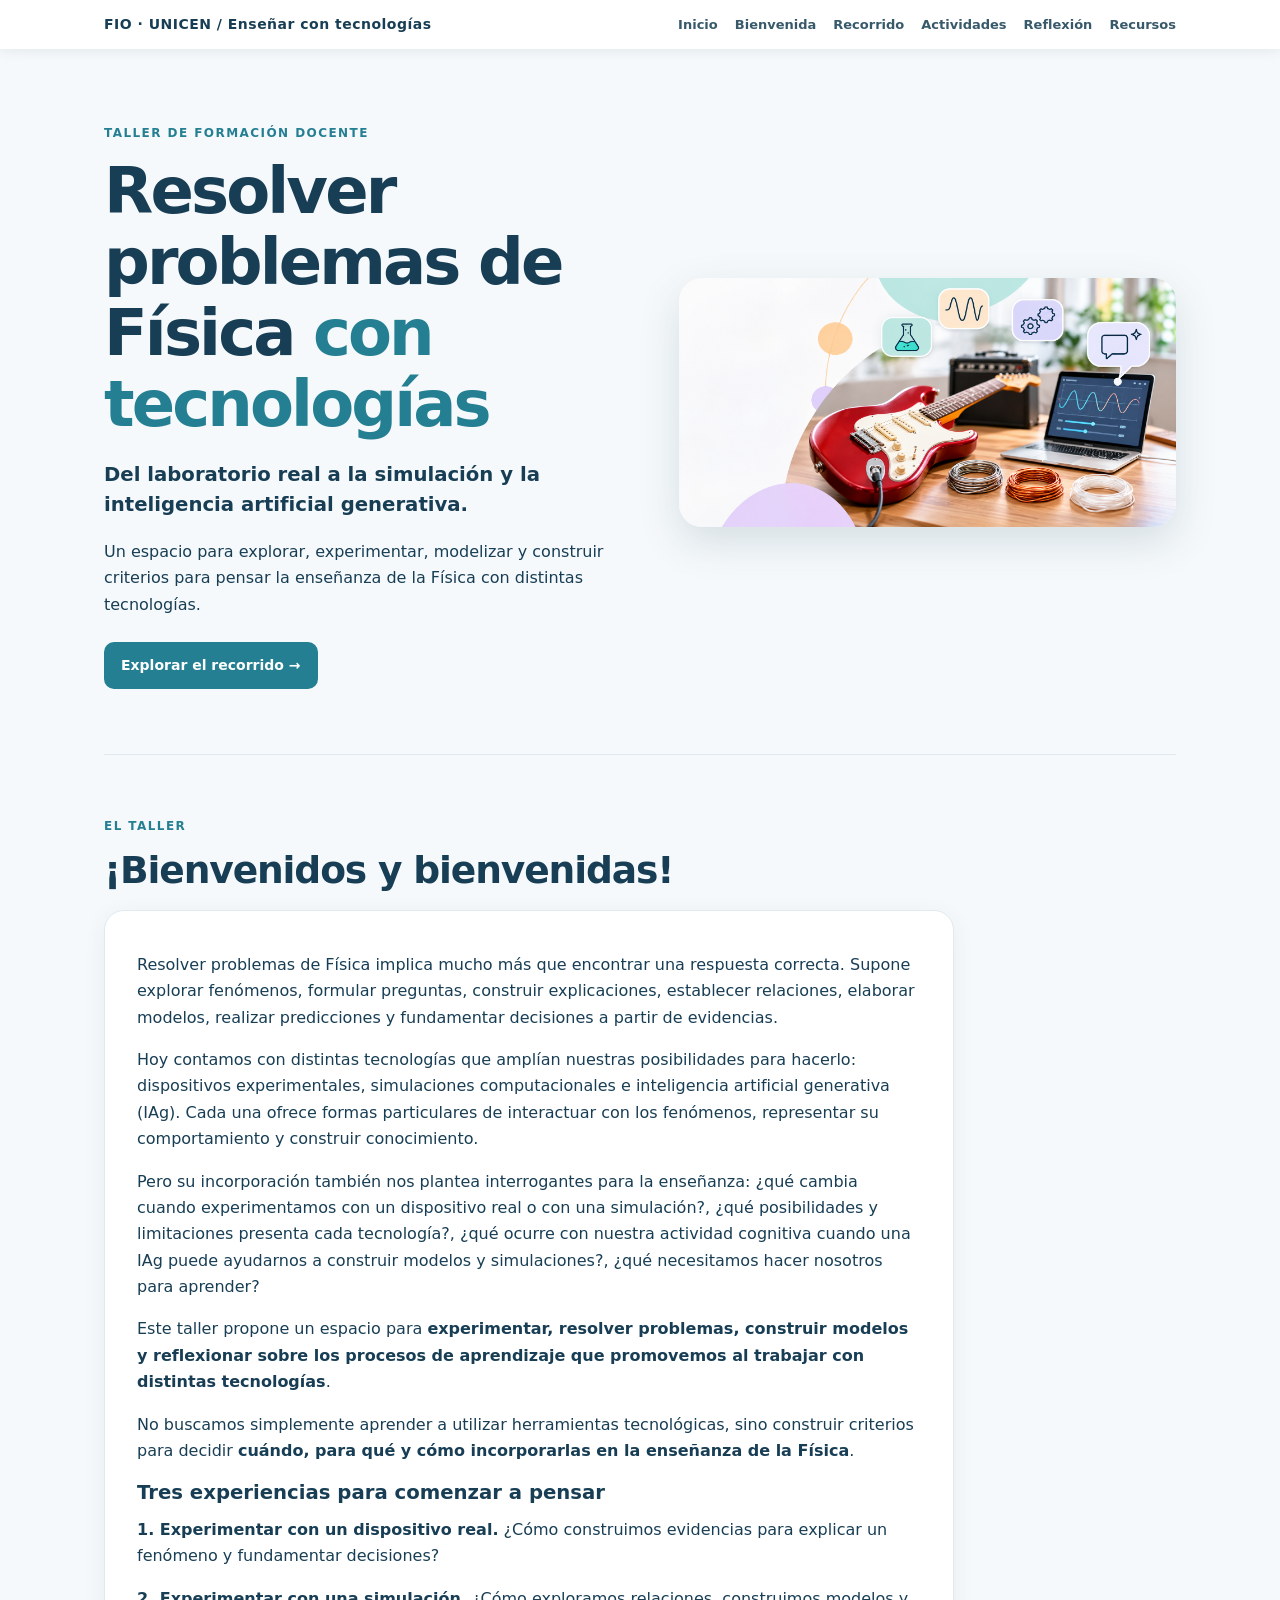
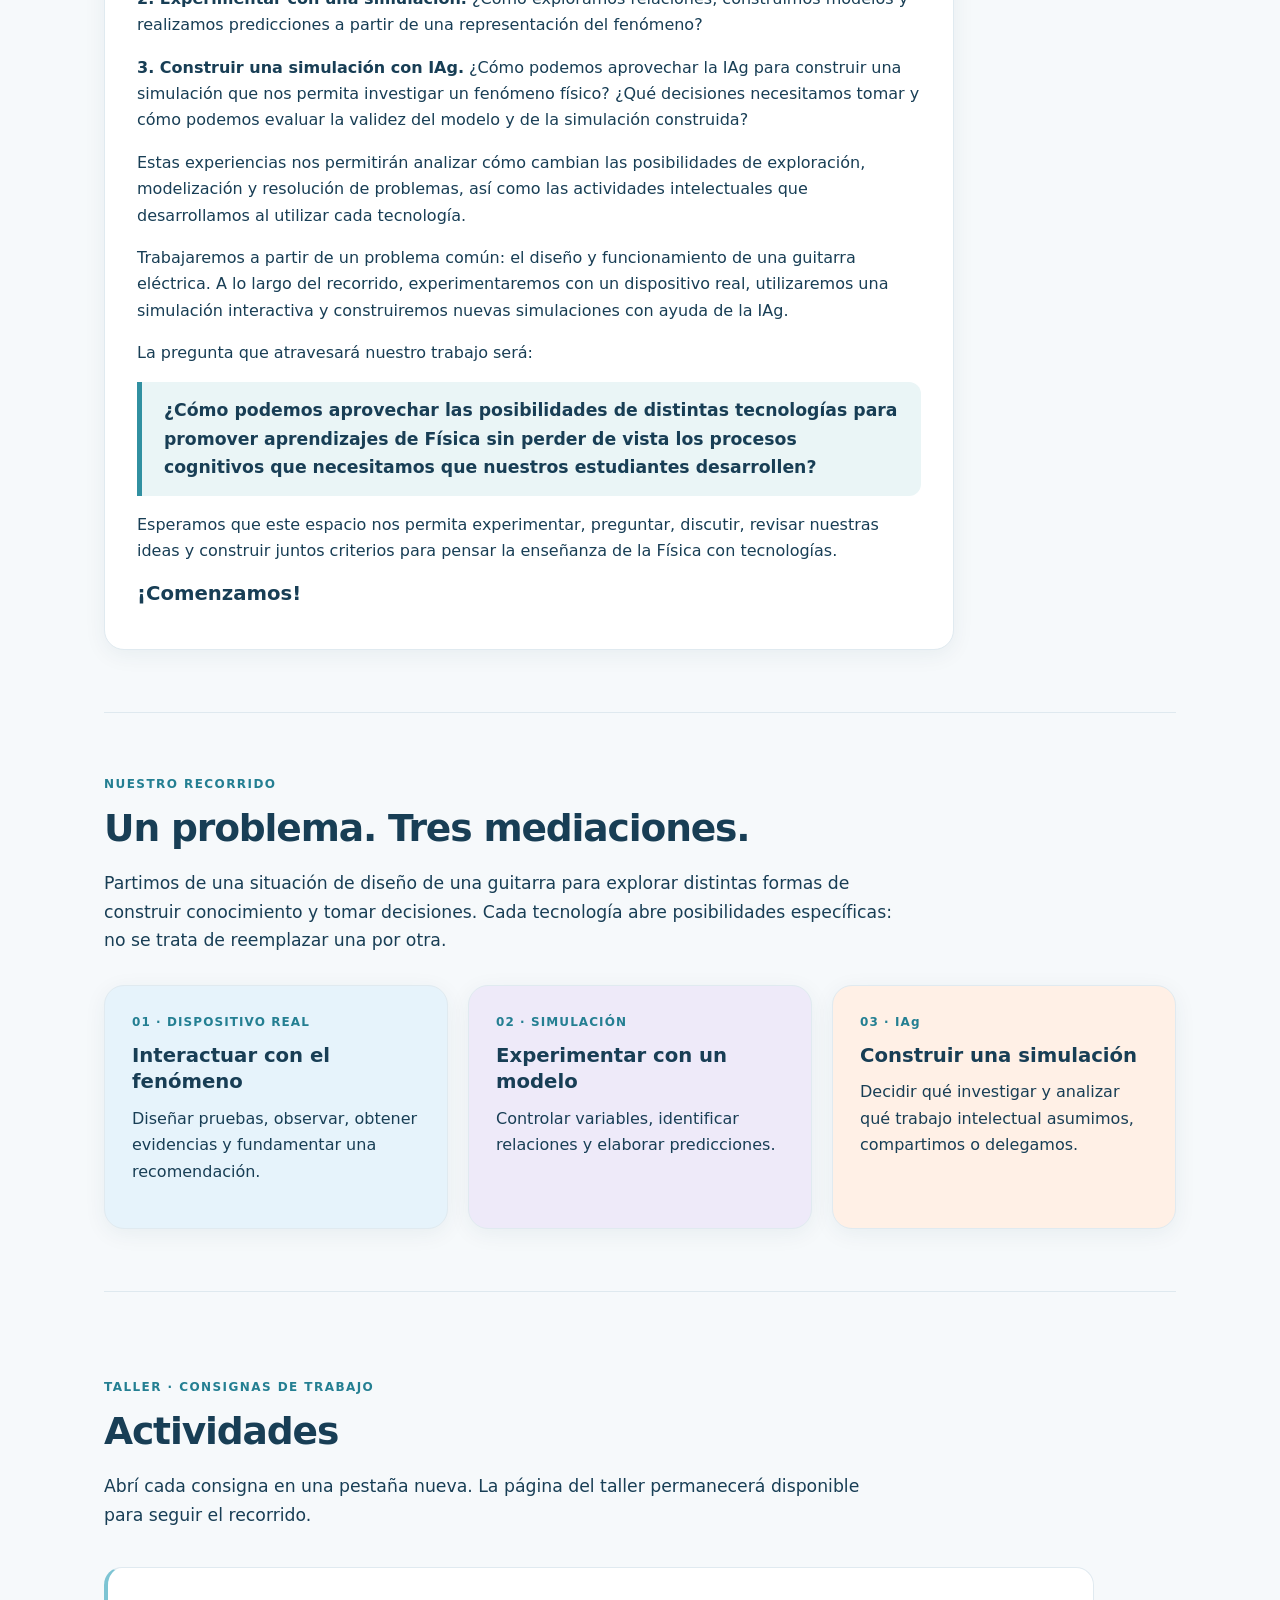
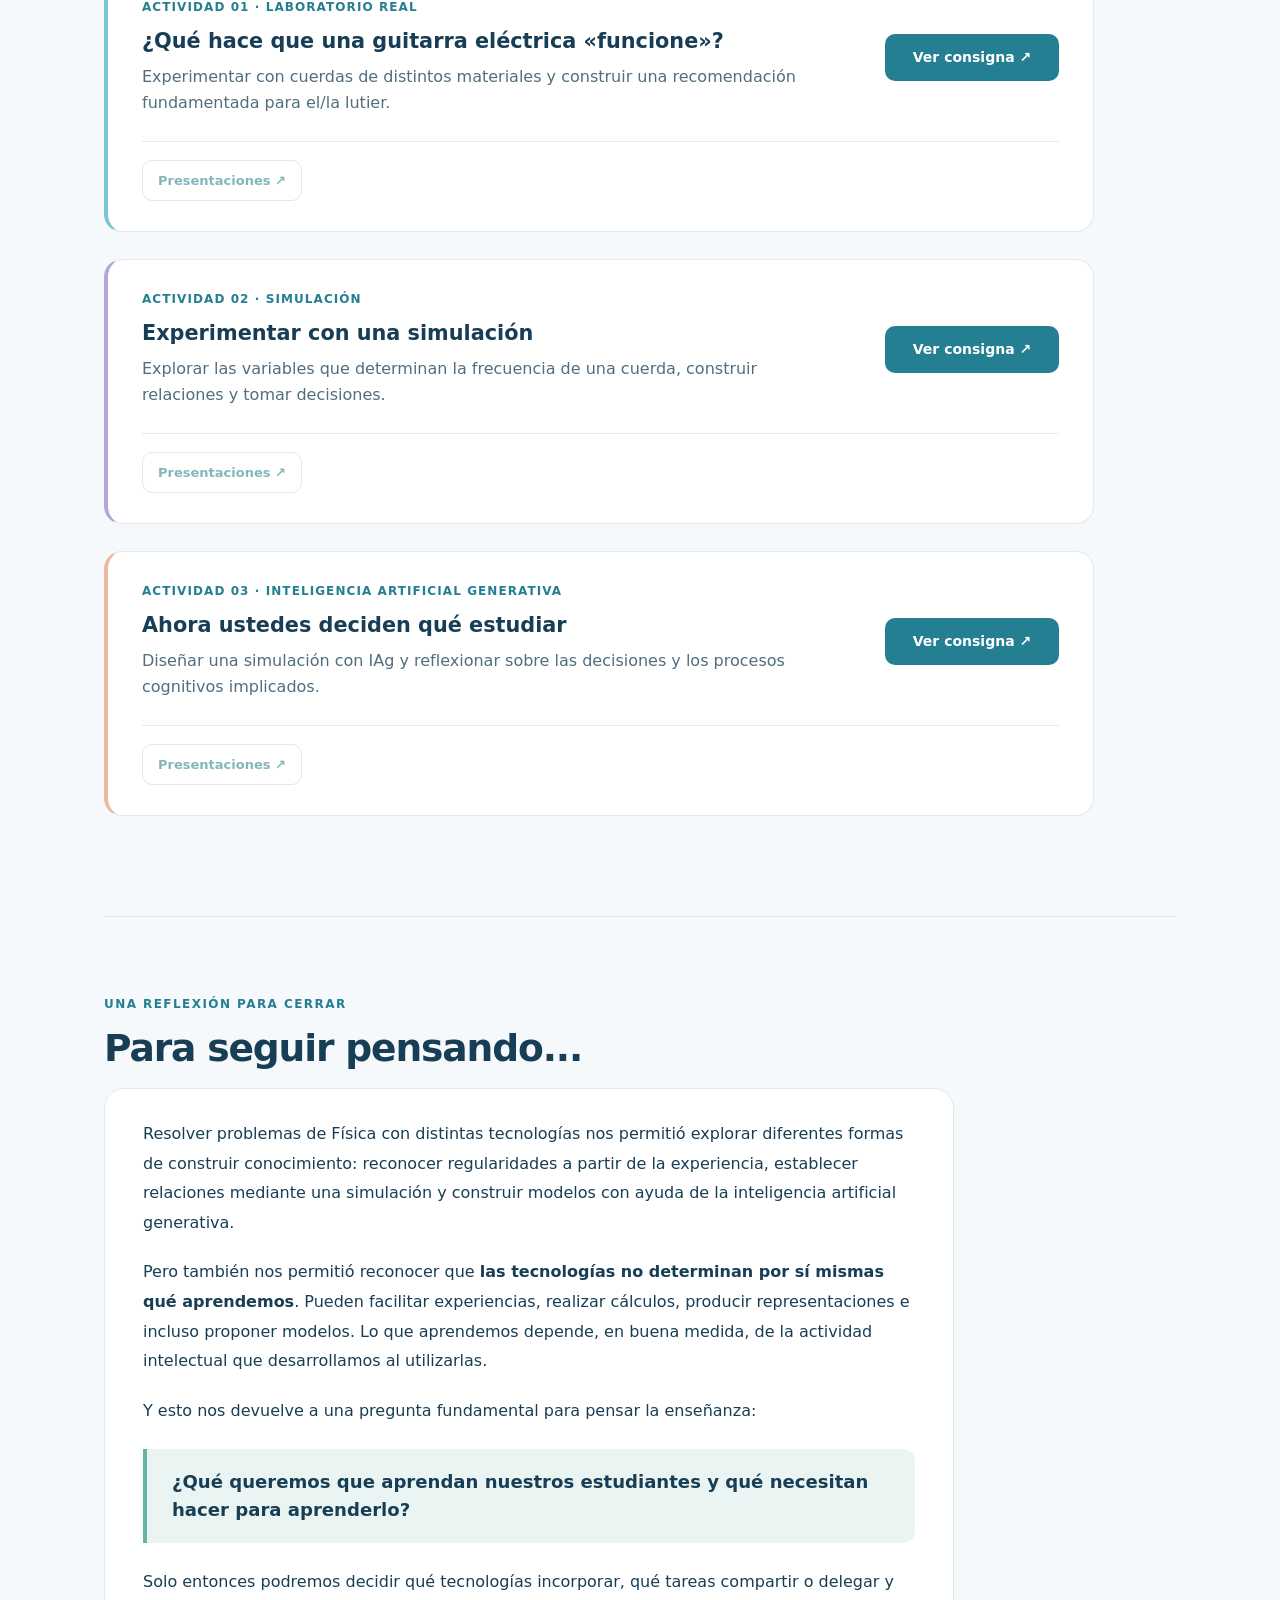
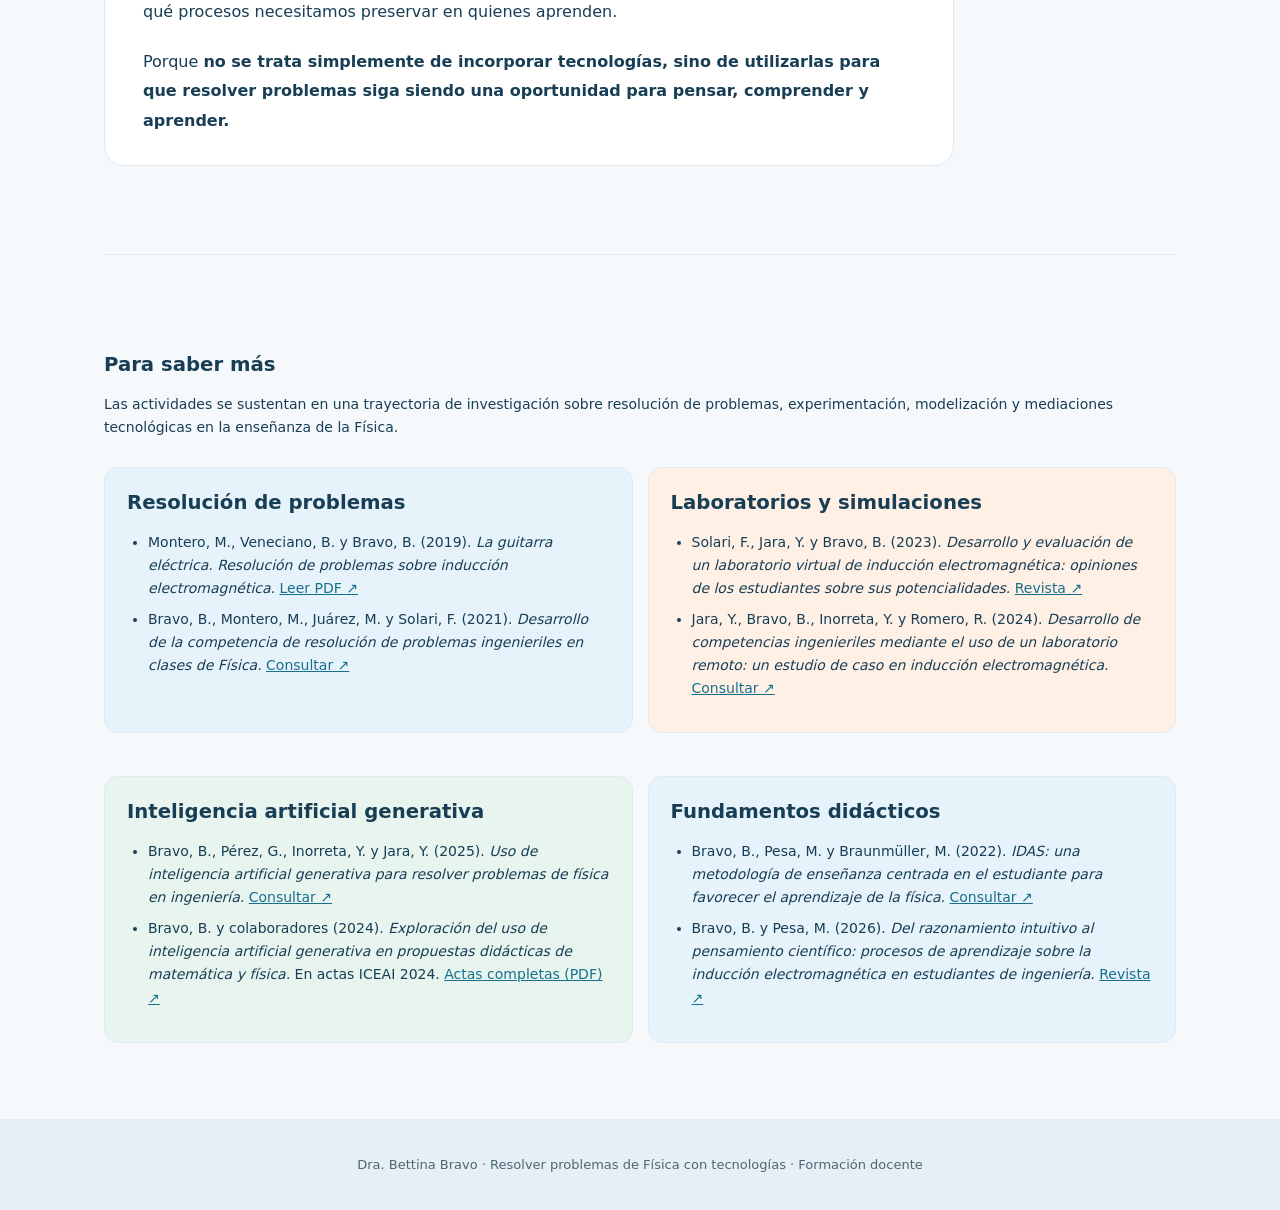
==== commit 821d609b: "Rename publications heading to Para saber más" ====
--- a/index.html
+++ b/index.html
@@ -1 +1 @@
-<!doctype html><html lang="es"><head><meta charset="utf-8"><meta name="viewport" content="width=device-width,initial-scale=1"><title>Resolver problemas de Física con tecnologías · Taller UBA</title><meta name="description" content="Taller de Física: laboratorio real, simulación e inteligencia artificial generativa."><link rel="stylesheet" href="nuevo-taller.css"></head><body><nav><div class="nav"><div class="brand">FIO · UNICEN / Enseñar con tecnologías</div><div class="links"><a href="#inicio">Inicio</a><a href="#bienvenida">Bienvenida</a><a href="#recorrido">Recorrido</a><a href="#actividades">Actividades</a><a href="#fundamentos">Reflexión</a><a href="#biblioteca">Recursos</a></div></div></nav><main><header class="hero" id="inicio"><div><div class="eyebrow">TALLER DE FORMACIÓN DOCENTE</div><h1>Resolver problemas de Física <em>con tecnologías</em></h1><p class="lead">Del laboratorio real a la simulación y la inteligencia artificial generativa.</p><p>Un espacio para explorar, experimentar, modelizar y construir criterios para pensar la enseñanza de la Física con distintas tecnologías.</p><a class="btn" href="#bienvenida">Explorar el recorrido →</a></div><div><img src="Guitarra%20el%C3%A9ctrica%20en%20laboratorio%20STEM.png" alt="Guitarra eléctrica, simulación de ondas e inteligencia artificial generativa"></div></header><section id="bienvenida"><div class="eyebrow">El taller</div><h2>¡Bienvenidos y bienvenidas!</h2><div class="card" style="max-width:850px;padding:32px"><p>Resolver problemas de Física implica mucho más que encontrar una respuesta correcta. Supone explorar fenómenos, formular preguntas, construir explicaciones, establecer relaciones, elaborar modelos, realizar predicciones y fundamentar decisiones a partir de evidencias.</p><p>Hoy contamos con distintas tecnologías que amplían nuestras posibilidades para hacerlo: dispositivos experimentales, simulaciones computacionales e inteligencia artificial generativa (IAg). Cada una ofrece formas particulares de interactuar con los fenómenos, representar su comportamiento y construir conocimiento.</p><p>Pero su incorporación también nos plantea interrogantes para la enseñanza: ¿qué cambia cuando experimentamos con un dispositivo real o con una simulación?, ¿qué posibilidades y limitaciones presenta cada tecnología?, ¿qué ocurre con nuestra actividad cognitiva cuando una IAg puede ayudarnos a construir modelos y simulaciones?, ¿qué necesitamos hacer nosotros para aprender?</p><p>Este taller propone un espacio para <b>experimentar, resolver problemas, construir modelos y reflexionar sobre los procesos de aprendizaje que promovemos al trabajar con distintas tecnologías</b>.</p><p>No buscamos simplemente aprender a utilizar herramientas tecnológicas, sino construir criterios para decidir <b>cuándo, para qué y cómo incorporarlas en la enseñanza de la Física</b>.</p><h3>Tres experiencias para comenzar a pensar</h3><p><b>1. Experimentar con un dispositivo real.</b> ¿Cómo construimos evidencias para explicar un fenómeno y fundamentar decisiones?</p><p><b>2. Experimentar con una simulación.</b> ¿Cómo exploramos relaciones, construimos modelos y realizamos predicciones a partir de una representación del fenómeno?</p><p><b>3. Construir una simulación con IAg.</b> ¿Cómo podemos aprovechar la IAg para construir una simulación que nos permita investigar un fenómeno físico? ¿Qué decisiones necesitamos tomar y cómo podemos evaluar la validez del modelo y de la simulación construida?</p><p>Estas experiencias nos permitirán analizar cómo cambian las posibilidades de exploración, modelización y resolución de problemas, así como las actividades intelectuales que desarrollamos al utilizar cada tecnología.</p><p>Trabajaremos a partir de un problema común: el diseño y funcionamiento de una guitarra eléctrica. A lo largo del recorrido, experimentaremos con un dispositivo real, utilizaremos una simulación interactiva y construiremos nuevas simulaciones con ayuda de la IAg.</p><p>La pregunta que atravesará nuestro trabajo será:</p><p class="quote"><b>¿Cómo podemos aprovechar las posibilidades de distintas tecnologías para promover aprendizajes de Física sin perder de vista los procesos cognitivos que necesitamos que nuestros estudiantes desarrollen?</b></p><p>Esperamos que este espacio nos permita experimentar, preguntar, discutir, revisar nuestras ideas y construir juntos criterios para pensar la enseñanza de la Física con tecnologías.</p><h3>¡Comenzamos!</h3></div></section><section id="recorrido"><div class="eyebrow">Nuestro recorrido</div><h2>Un problema. Tres mediaciones.</h2><p class="intro">Partimos de una situación de diseño de una guitarra para explorar distintas formas de construir conocimiento y tomar decisiones. Cada tecnología abre posibilidades específicas: no se trata de reemplazar una por otra.</p><div class="cards"><div class="card blue"><div class="num">01 · DISPOSITIVO REAL</div><h3>Interactuar con el fenómeno</h3><p>Diseñar pruebas, observar, obtener evidencias y fundamentar una recomendación.</p></div><div class="card lav"><div class="num">02 · SIMULACIÓN</div><h3>Experimentar con un modelo</h3><p>Controlar variables, identificar relaciones y elaborar predicciones.</p></div><div class="card peach"><div class="num">03 · IAg</div><h3>Construir una simulación</h3><p>Decidir qué investigar y analizar qué trabajo intelectual asumimos, compartimos o delegamos.</p></div></div></section><section id="actividades"><div class="eyebrow">Taller · Consignas de trabajo</div><h2>Actividades</h2><p class="intro">Abrí cada consigna en una pestaña nueva. La página del taller permanecerá disponible para seguir el recorrido.</p><div class="cards activitycards"><article class="card blue"><div class="num">ACTIVIDAD 01 · LABORATORIO REAL</div><h3>¿Qué hace que una guitarra eléctrica «funcione»?</h3><p>Experimentar con cuerdas de distintos materiales y construir una recomendación fundamentada para el/la lutier.</p><div class="actions"><a class="btn" href="https://drive.google.com/file/d/170LQqGFU-4UPdQnLkZbgBgLX70MsP_uB/view?usp=sharing" target="_blank" rel="noopener">Ver consigna ↗</a></div><div class="activity-extra"><span class="btn outline pending" aria-disabled="true" title="Presentación pendiente de incorporar">Presentaciones ↗</span></div></article><article class="card lav"><div class="num">ACTIVIDAD 02 · SIMULACIÓN</div><h3>Experimentar con una simulación</h3><p>Explorar las variables que determinan la frecuencia de una cuerda, construir relaciones y tomar decisiones.</p><div class="actions"><a class="btn" href="https://drive.google.com/file/d/1w0_EELk6FA7W6Tb4jLVaeSMK7wI4rVZz/view?usp=sharing" target="_blank" rel="noopener">Ver consigna ↗</a></div><div class="activity-extra"><span class="btn outline pending" aria-disabled="true" title="Presentación pendiente de incorporar">Presentaciones ↗</span></div></article><article class="card peach"><div class="num">ACTIVIDAD 03 · INTELIGENCIA ARTIFICIAL GENERATIVA</div><h3>Ahora ustedes deciden qué estudiar</h3><p>Diseñar una simulación con IAg y reflexionar sobre las decisiones y los procesos cognitivos implicados.</p><div class="actions"><a class="btn" href="https://drive.google.com/file/d/1Rtqf3JXnAA3J1dk9Y3O5rouOlyTyYnl2/view?usp=sharing" target="_blank" rel="noopener">Ver consigna ↗</a></div><div class="activity-extra"><span class="btn outline pending" aria-disabled="true" title="Presentación pendiente de incorporar">Presentaciones ↗</span></div></article></div></section><section id="fundamentos" class="reflexion"><div class="eyebrow">Una reflexión para cerrar</div><h2>Para seguir pensando...</h2><div class="reflection-content"><p>Resolver problemas de Física con distintas tecnologías nos permitió explorar diferentes formas de construir conocimiento: reconocer regularidades a partir de la experiencia, establecer relaciones mediante una simulación y construir modelos con ayuda de la inteligencia artificial generativa.</p><p>Pero también nos permitió reconocer que <strong>las tecnologías no determinan por sí mismas qué aprendemos</strong>. Pueden facilitar experiencias, realizar cálculos, producir representaciones e incluso proponer modelos. Lo que aprendemos depende, en buena medida, de la actividad intelectual que desarrollamos al utilizarlas.</p><p>Y esto nos devuelve a una pregunta fundamental para pensar la enseñanza:</p><blockquote>¿Qué queremos que aprendan nuestros estudiantes y qué necesitan hacer para aprenderlo?</blockquote><p>Solo entonces podremos decidir qué tecnologías incorporar, qué tareas compartir o delegar y qué procesos necesitamos preservar en quienes aprenden.</p><p>Porque <strong>no se trata simplemente de incorporar tecnologías, sino de utilizarlas para que resolver problemas siga siendo una oportunidad para pensar, comprender y aprender.</strong></p></div></section><section id="biblioteca" class="refs"><h3 style="margin-top:35px">Publicaciones de nuestro equipo</h3><p>Las actividades se sustentan en una trayectoria de investigación sobre resolución de problemas, experimentación, modelización y mediaciones tecnológicas en la enseñanza de la Física.</p><div class="grid two"><div class="panel blue"><h3>Resolución de problemas</h3><ul class="tasks"><li>Montero, M., Veneciano, B. y Bravo, B. (2019). <em>La guitarra eléctrica. Resolución de problemas sobre inducción electromagnética.</em> <a href="https://revistas.unc.edu.ar/index.php/revistaEF/article/download/26621/28325/78609" target="_blank" rel="noopener">Leer PDF ↗</a></li><li>Bravo, B., Montero, M., Juárez, M. y Solari, F. (2021). <em>Desarrollo de la competencia de resolución de problemas ingenieriles en clases de Física.</em> <a href="https://doi.org/10.54343/reiec.v16i2.304" target="_blank" rel="noopener">Consultar ↗</a></li></ul></div><div class="panel peach"><h3>Laboratorios y simulaciones</h3><ul class="tasks"><li>Solari, F., Jara, Y. y Bravo, B. (2023). <em>Desarrollo y evaluación de un laboratorio virtual de inducción electromagnética: opiniones de los estudiantes sobre sus potencialidades.</em> <a href="https://revistas.unc.edu.ar/index.php/revistaEF/article/view/43336" target="_blank" rel="noopener">Revista ↗</a></li><li>Jara, Y., Bravo, B., Inorreta, Y. y Romero, R. (2024). <em>Desarrollo de competencias ingenieriles mediante el uso de un laboratorio remoto: un estudio de caso en inducción electromagnética.</em> <a href="https://doi.org/10.55767/2451.6007.v36.n.47257" target="_blank" rel="noopener">Consultar ↗</a></li></ul></div><div class="panel mint"><h3>Inteligencia artificial generativa</h3><ul class="tasks"><li>Bravo, B., Pérez, G., Inorreta, Y. y Jara, Y. (2025). <em>Uso de inteligencia artificial generativa para resolver problemas de física en ingeniería.</em> <a href="https://doi.org/10.5565/rev/ensciencias.6332" target="_blank" rel="noopener">Consultar ↗</a></li><li>Bravo, B. y colaboradores (2024). <em>Exploración del uso de inteligencia artificial generativa en propuestas didácticas de matemática y física.</em> En actas ICEAI 2024. <a href="https://catedraunesco.ua.es/es/documentos/2024-proceedings-iceai.pdf" target="_blank" rel="noopener">Actas completas (PDF) ↗</a></li></ul></div><div class="panel blue"><h3>Fundamentos didácticos</h3><ul class="tasks"><li>Bravo, B., Pesa, M. y Braunmüller, M. (2022). <em>IDAS: una metodología de enseñanza centrada en el estudiante para favorecer el aprendizaje de la física.</em> <a href="https://doi.org/10.1590/1806-9126-RBEF-2021-0326" target="_blank" rel="noopener">Consultar ↗</a></li><li>Bravo, B. y Pesa, M. (2026). <em>Del razonamiento intuitivo al pensamiento científico: procesos de aprendizaje sobre la inducción electromagnética en estudiantes de ingeniería.</em> <a href="https://reiec.unicen.edu.ar/reiec/article/view/512" target="_blank" rel="noopener">Revista ↗</a></li></ul></div></div></section></main><footer>Dra. Bettina Bravo · Resolver problemas de Física con tecnologías · Formación docente</footer></body></html>+<!doctype html><html lang="es"><head><meta charset="utf-8"><meta name="viewport" content="width=device-width,initial-scale=1"><title>Resolver problemas de Física con tecnologías · Taller UBA</title><meta name="description" content="Taller de Física: laboratorio real, simulación e inteligencia artificial generativa."><link rel="stylesheet" href="nuevo-taller.css"></head><body><nav><div class="nav"><div class="brand">FIO · UNICEN / Enseñar con tecnologías</div><div class="links"><a href="#inicio">Inicio</a><a href="#bienvenida">Bienvenida</a><a href="#recorrido">Recorrido</a><a href="#actividades">Actividades</a><a href="#fundamentos">Reflexión</a><a href="#biblioteca">Recursos</a></div></div></nav><main><header class="hero" id="inicio"><div><div class="eyebrow">TALLER DE FORMACIÓN DOCENTE</div><h1>Resolver problemas de Física <em>con tecnologías</em></h1><p class="lead">Del laboratorio real a la simulación y la inteligencia artificial generativa.</p><p>Un espacio para explorar, experimentar, modelizar y construir criterios para pensar la enseñanza de la Física con distintas tecnologías.</p><a class="btn" href="#bienvenida">Explorar el recorrido →</a></div><div><img src="Guitarra%20el%C3%A9ctrica%20en%20laboratorio%20STEM.png" alt="Guitarra eléctrica, simulación de ondas e inteligencia artificial generativa"></div></header><section id="bienvenida"><div class="eyebrow">El taller</div><h2>¡Bienvenidos y bienvenidas!</h2><div class="card" style="max-width:850px;padding:32px"><p>Resolver problemas de Física implica mucho más que encontrar una respuesta correcta. Supone explorar fenómenos, formular preguntas, construir explicaciones, establecer relaciones, elaborar modelos, realizar predicciones y fundamentar decisiones a partir de evidencias.</p><p>Hoy contamos con distintas tecnologías que amplían nuestras posibilidades para hacerlo: dispositivos experimentales, simulaciones computacionales e inteligencia artificial generativa (IAg). Cada una ofrece formas particulares de interactuar con los fenómenos, representar su comportamiento y construir conocimiento.</p><p>Pero su incorporación también nos plantea interrogantes para la enseñanza: ¿qué cambia cuando experimentamos con un dispositivo real o con una simulación?, ¿qué posibilidades y limitaciones presenta cada tecnología?, ¿qué ocurre con nuestra actividad cognitiva cuando una IAg puede ayudarnos a construir modelos y simulaciones?, ¿qué necesitamos hacer nosotros para aprender?</p><p>Este taller propone un espacio para <b>experimentar, resolver problemas, construir modelos y reflexionar sobre los procesos de aprendizaje que promovemos al trabajar con distintas tecnologías</b>.</p><p>No buscamos simplemente aprender a utilizar herramientas tecnológicas, sino construir criterios para decidir <b>cuándo, para qué y cómo incorporarlas en la enseñanza de la Física</b>.</p><h3>Tres experiencias para comenzar a pensar</h3><p><b>1. Experimentar con un dispositivo real.</b> ¿Cómo construimos evidencias para explicar un fenómeno y fundamentar decisiones?</p><p><b>2. Experimentar con una simulación.</b> ¿Cómo exploramos relaciones, construimos modelos y realizamos predicciones a partir de una representación del fenómeno?</p><p><b>3. Construir una simulación con IAg.</b> ¿Cómo podemos aprovechar la IAg para construir una simulación que nos permita investigar un fenómeno físico? ¿Qué decisiones necesitamos tomar y cómo podemos evaluar la validez del modelo y de la simulación construida?</p><p>Estas experiencias nos permitirán analizar cómo cambian las posibilidades de exploración, modelización y resolución de problemas, así como las actividades intelectuales que desarrollamos al utilizar cada tecnología.</p><p>Trabajaremos a partir de un problema común: el diseño y funcionamiento de una guitarra eléctrica. A lo largo del recorrido, experimentaremos con un dispositivo real, utilizaremos una simulación interactiva y construiremos nuevas simulaciones con ayuda de la IAg.</p><p>La pregunta que atravesará nuestro trabajo será:</p><p class="quote"><b>¿Cómo podemos aprovechar las posibilidades de distintas tecnologías para promover aprendizajes de Física sin perder de vista los procesos cognitivos que necesitamos que nuestros estudiantes desarrollen?</b></p><p>Esperamos que este espacio nos permita experimentar, preguntar, discutir, revisar nuestras ideas y construir juntos criterios para pensar la enseñanza de la Física con tecnologías.</p><h3>¡Comenzamos!</h3></div></section><section id="recorrido"><div class="eyebrow">Nuestro recorrido</div><h2>Un problema. Tres mediaciones.</h2><p class="intro">Partimos de una situación de diseño de una guitarra para explorar distintas formas de construir conocimiento y tomar decisiones. Cada tecnología abre posibilidades específicas: no se trata de reemplazar una por otra.</p><div class="cards"><div class="card blue"><div class="num">01 · DISPOSITIVO REAL</div><h3>Interactuar con el fenómeno</h3><p>Diseñar pruebas, observar, obtener evidencias y fundamentar una recomendación.</p></div><div class="card lav"><div class="num">02 · SIMULACIÓN</div><h3>Experimentar con un modelo</h3><p>Controlar variables, identificar relaciones y elaborar predicciones.</p></div><div class="card peach"><div class="num">03 · IAg</div><h3>Construir una simulación</h3><p>Decidir qué investigar y analizar qué trabajo intelectual asumimos, compartimos o delegamos.</p></div></div></section><section id="actividades"><div class="eyebrow">Taller · Consignas de trabajo</div><h2>Actividades</h2><p class="intro">Abrí cada consigna en una pestaña nueva. La página del taller permanecerá disponible para seguir el recorrido.</p><div class="cards activitycards"><article class="card blue"><div class="num">ACTIVIDAD 01 · LABORATORIO REAL</div><h3>¿Qué hace que una guitarra eléctrica «funcione»?</h3><p>Experimentar con cuerdas de distintos materiales y construir una recomendación fundamentada para el/la lutier.</p><div class="actions"><a class="btn" href="https://drive.google.com/file/d/170LQqGFU-4UPdQnLkZbgBgLX70MsP_uB/view?usp=sharing" target="_blank" rel="noopener">Ver consigna ↗</a></div><div class="activity-extra"><span class="btn outline pending" aria-disabled="true" title="Presentación pendiente de incorporar">Presentaciones ↗</span></div></article><article class="card lav"><div class="num">ACTIVIDAD 02 · SIMULACIÓN</div><h3>Experimentar con una simulación</h3><p>Explorar las variables que determinan la frecuencia de una cuerda, construir relaciones y tomar decisiones.</p><div class="actions"><a class="btn" href="https://drive.google.com/file/d/1w0_EELk6FA7W6Tb4jLVaeSMK7wI4rVZz/view?usp=sharing" target="_blank" rel="noopener">Ver consigna ↗</a></div><div class="activity-extra"><span class="btn outline pending" aria-disabled="true" title="Presentación pendiente de incorporar">Presentaciones ↗</span></div></article><article class="card peach"><div class="num">ACTIVIDAD 03 · INTELIGENCIA ARTIFICIAL GENERATIVA</div><h3>Ahora ustedes deciden qué estudiar</h3><p>Diseñar una simulación con IAg y reflexionar sobre las decisiones y los procesos cognitivos implicados.</p><div class="actions"><a class="btn" href="https://drive.google.com/file/d/1Rtqf3JXnAA3J1dk9Y3O5rouOlyTyYnl2/view?usp=sharing" target="_blank" rel="noopener">Ver consigna ↗</a></div><div class="activity-extra"><span class="btn outline pending" aria-disabled="true" title="Presentación pendiente de incorporar">Presentaciones ↗</span></div></article></div></section><section id="fundamentos" class="reflexion"><div class="eyebrow">Una reflexión para cerrar</div><h2>Para seguir pensando...</h2><div class="reflection-content"><p>Resolver problemas de Física con distintas tecnologías nos permitió explorar diferentes formas de construir conocimiento: reconocer regularidades a partir de la experiencia, establecer relaciones mediante una simulación y construir modelos con ayuda de la inteligencia artificial generativa.</p><p>Pero también nos permitió reconocer que <strong>las tecnologías no determinan por sí mismas qué aprendemos</strong>. Pueden facilitar experiencias, realizar cálculos, producir representaciones e incluso proponer modelos. Lo que aprendemos depende, en buena medida, de la actividad intelectual que desarrollamos al utilizarlas.</p><p>Y esto nos devuelve a una pregunta fundamental para pensar la enseñanza:</p><blockquote>¿Qué queremos que aprendan nuestros estudiantes y qué necesitan hacer para aprenderlo?</blockquote><p>Solo entonces podremos decidir qué tecnologías incorporar, qué tareas compartir o delegar y qué procesos necesitamos preservar en quienes aprenden.</p><p>Porque <strong>no se trata simplemente de incorporar tecnologías, sino de utilizarlas para que resolver problemas siga siendo una oportunidad para pensar, comprender y aprender.</strong></p></div></section><section id="biblioteca" class="refs"><h3 style="margin-top:35px">Para saber más</h3><p>Las actividades se sustentan en una trayectoria de investigación sobre resolución de problemas, experimentación, modelización y mediaciones tecnológicas en la enseñanza de la Física.</p><div class="grid two"><div class="panel blue"><h3>Resolución de problemas</h3><ul class="tasks"><li>Montero, M., Veneciano, B. y Bravo, B. (2019). <em>La guitarra eléctrica. Resolución de problemas sobre inducción electromagnética.</em> <a href="https://revistas.unc.edu.ar/index.php/revistaEF/article/download/26621/28325/78609" target="_blank" rel="noopener">Leer PDF ↗</a></li><li>Bravo, B., Montero, M., Juárez, M. y Solari, F. (2021). <em>Desarrollo de la competencia de resolución de problemas ingenieriles en clases de Física.</em> <a href="https://doi.org/10.54343/reiec.v16i2.304" target="_blank" rel="noopener">Consultar ↗</a></li></ul></div><div class="panel peach"><h3>Laboratorios y simulaciones</h3><ul class="tasks"><li>Solari, F., Jara, Y. y Bravo, B. (2023). <em>Desarrollo y evaluación de un laboratorio virtual de inducción electromagnética: opiniones de los estudiantes sobre sus potencialidades.</em> <a href="https://revistas.unc.edu.ar/index.php/revistaEF/article/view/43336" target="_blank" rel="noopener">Revista ↗</a></li><li>Jara, Y., Bravo, B., Inorreta, Y. y Romero, R. (2024). <em>Desarrollo de competencias ingenieriles mediante el uso de un laboratorio remoto: un estudio de caso en inducción electromagnética.</em> <a href="https://doi.org/10.55767/2451.6007.v36.n.47257" target="_blank" rel="noopener">Consultar ↗</a></li></ul></div><div class="panel mint"><h3>Inteligencia artificial generativa</h3><ul class="tasks"><li>Bravo, B., Pérez, G., Inorreta, Y. y Jara, Y. (2025). <em>Uso de inteligencia artificial generativa para resolver problemas de física en ingeniería.</em> <a href="https://doi.org/10.5565/rev/ensciencias.6332" target="_blank" rel="noopener">Consultar ↗</a></li><li>Bravo, B. y colaboradores (2024). <em>Exploración del uso de inteligencia artificial generativa en propuestas didácticas de matemática y física.</em> En actas ICEAI 2024. <a href="https://catedraunesco.ua.es/es/documentos/2024-proceedings-iceai.pdf" target="_blank" rel="noopener">Actas completas (PDF) ↗</a></li></ul></div><div class="panel blue"><h3>Fundamentos didácticos</h3><ul class="tasks"><li>Bravo, B., Pesa, M. y Braunmüller, M. (2022). <em>IDAS: una metodología de enseñanza centrada en el estudiante para favorecer el aprendizaje de la física.</em> <a href="https://doi.org/10.1590/1806-9126-RBEF-2021-0326" target="_blank" rel="noopener">Consultar ↗</a></li><li>Bravo, B. y Pesa, M. (2026). <em>Del razonamiento intuitivo al pensamiento científico: procesos de aprendizaje sobre la inducción electromagnética en estudiantes de ingeniería.</em> <a href="https://reiec.unicen.edu.ar/reiec/article/view/512" target="_blank" rel="noopener">Revista ↗</a></li></ul></div></div></section></main><footer>Dra. Bettina Bravo · Resolver problemas de Física con tecnologías · Formación docente</footer></body></html>
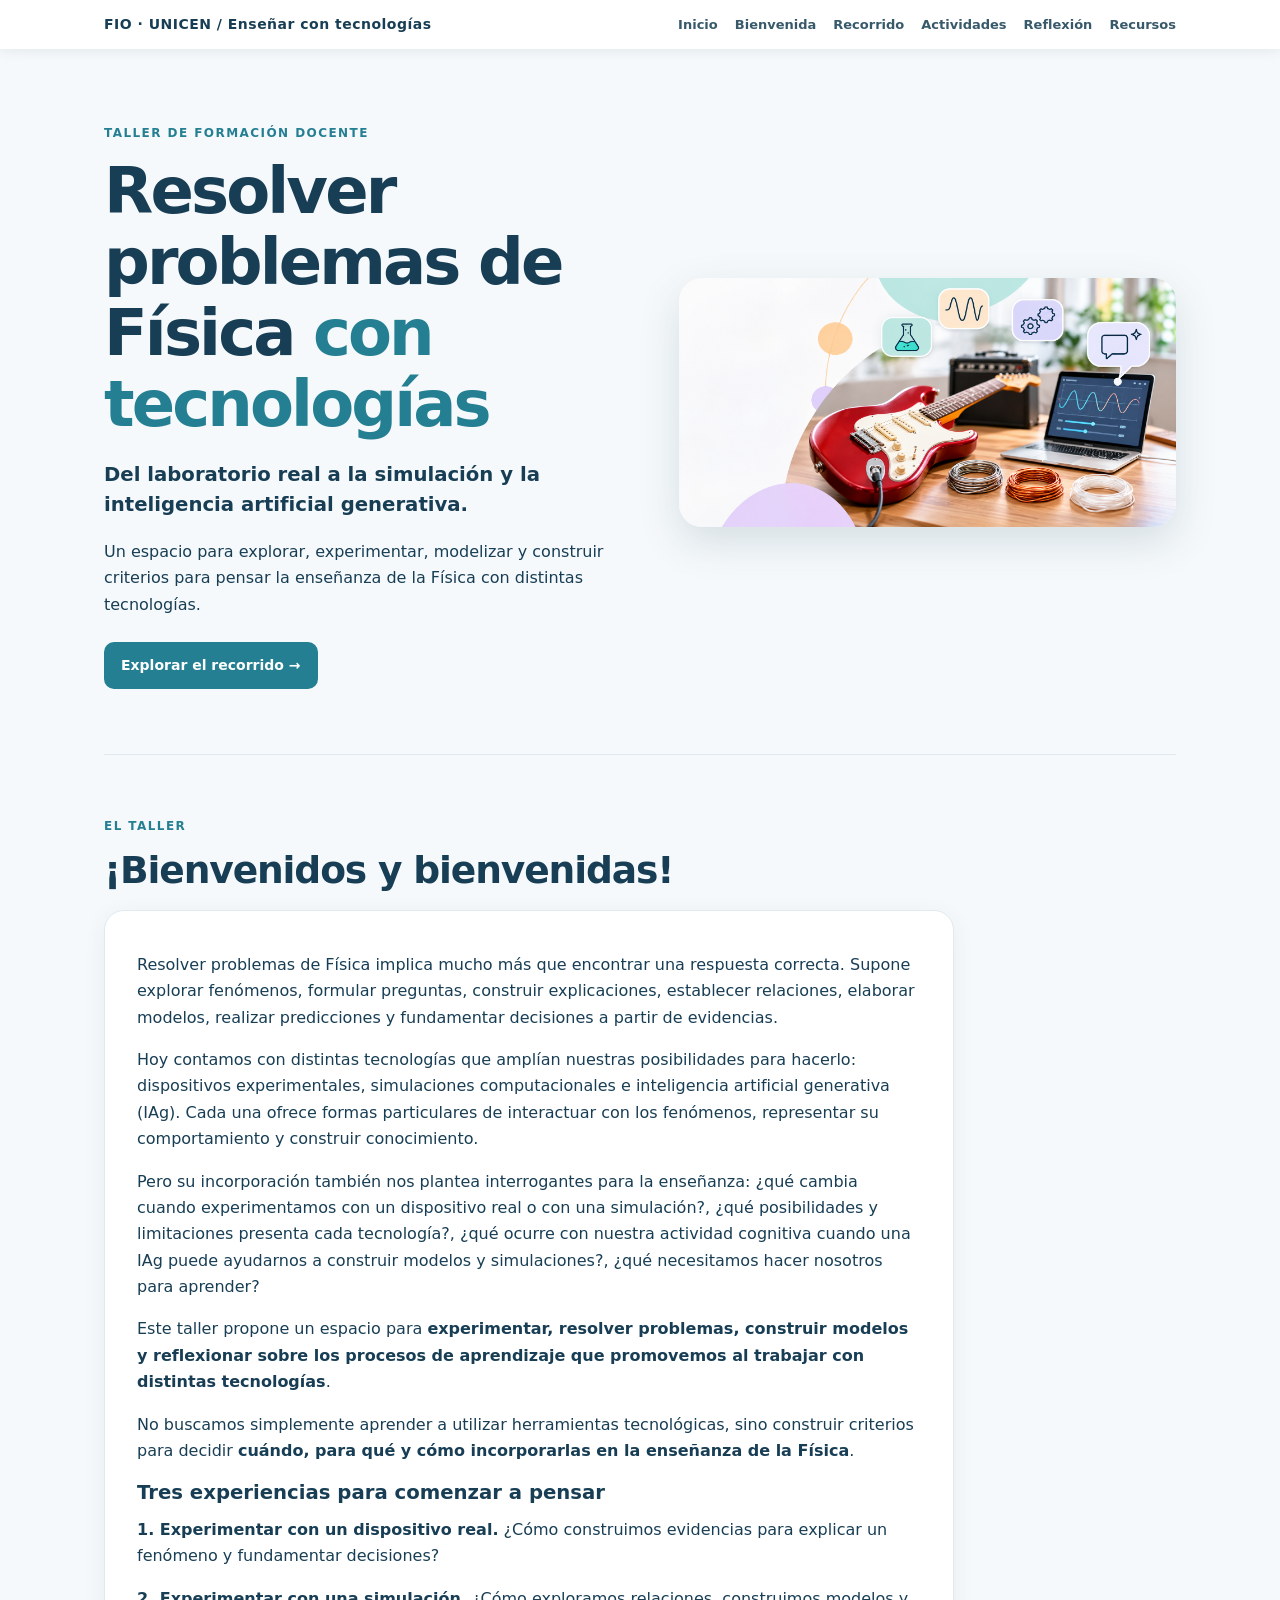
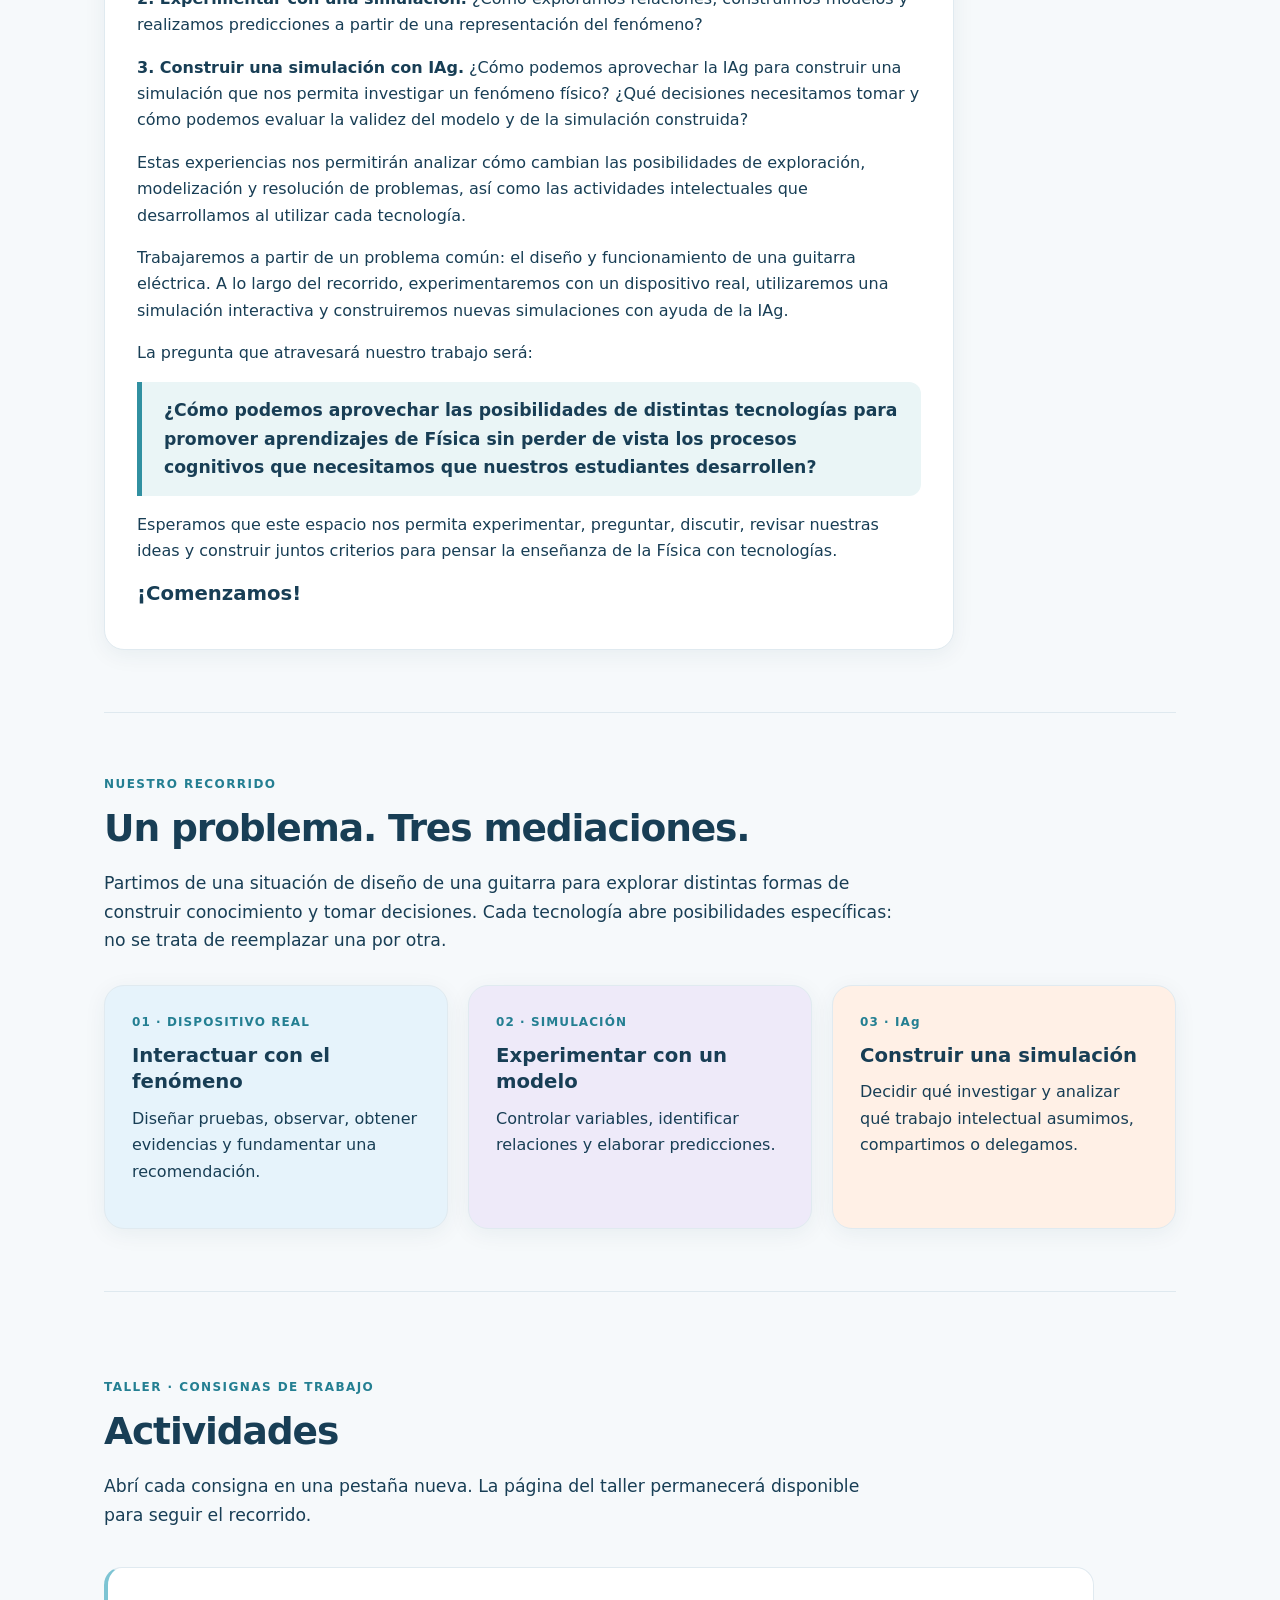
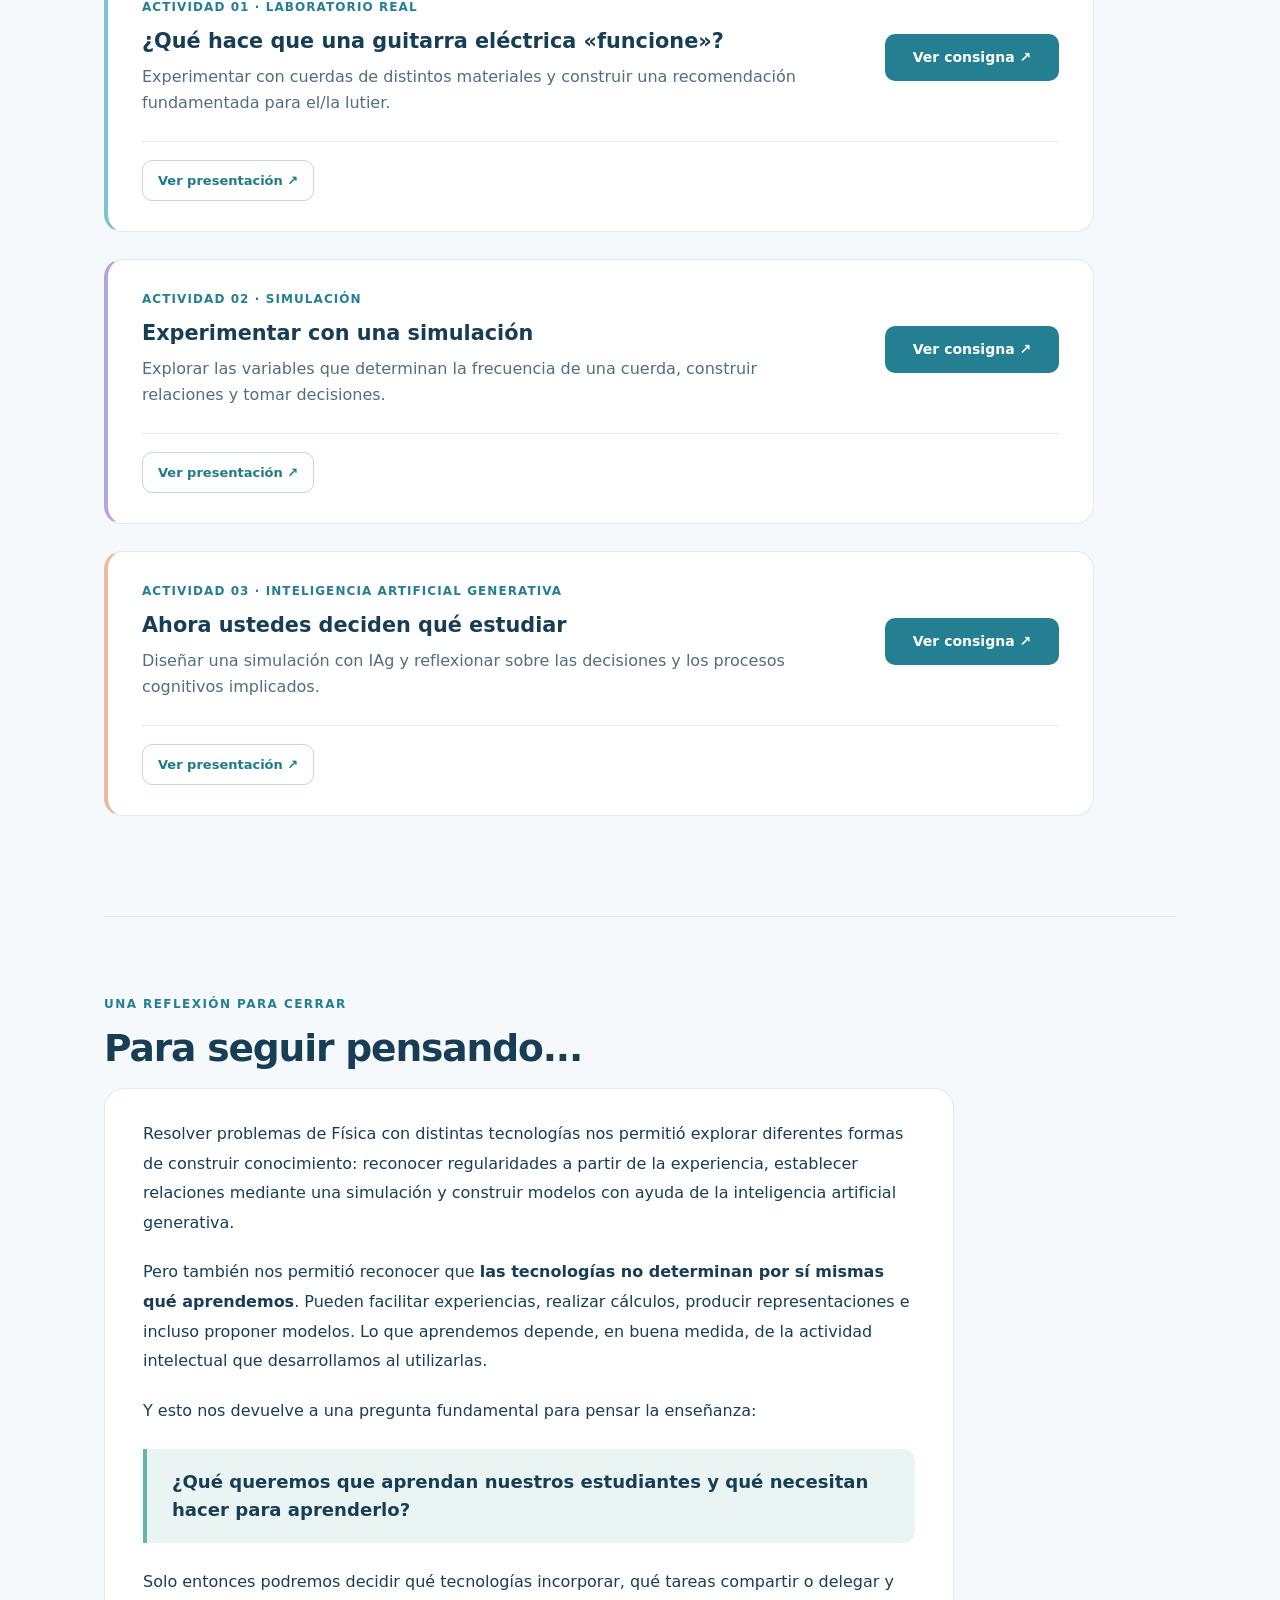
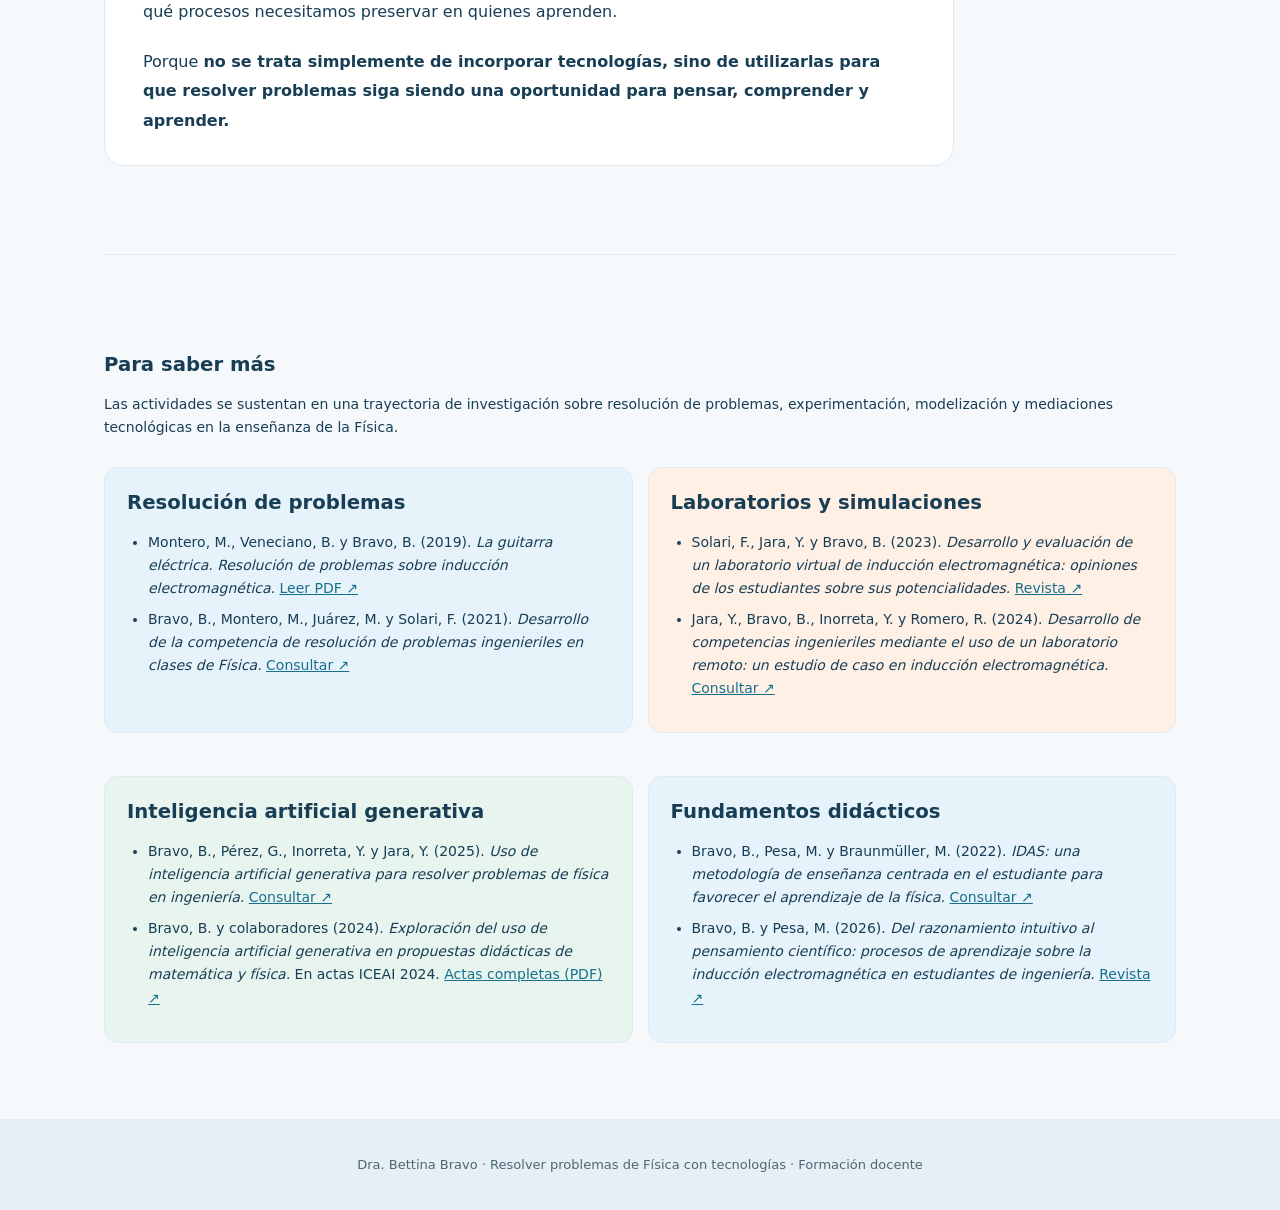
==== commit a3f7462f: "Link final activity presentations in workshop page" ====
--- a/index.html
+++ b/index.html
@@ -1 +1 @@
-<!doctype html><html lang="es"><head><meta charset="utf-8"><meta name="viewport" content="width=device-width,initial-scale=1"><title>Resolver problemas de Física con tecnologías · Taller UBA</title><meta name="description" content="Taller de Física: laboratorio real, simulación e inteligencia artificial generativa."><link rel="stylesheet" href="nuevo-taller.css"></head><body><nav><div class="nav"><div class="brand">FIO · UNICEN / Enseñar con tecnologías</div><div class="links"><a href="#inicio">Inicio</a><a href="#bienvenida">Bienvenida</a><a href="#recorrido">Recorrido</a><a href="#actividades">Actividades</a><a href="#fundamentos">Reflexión</a><a href="#biblioteca">Recursos</a></div></div></nav><main><header class="hero" id="inicio"><div><div class="eyebrow">TALLER DE FORMACIÓN DOCENTE</div><h1>Resolver problemas de Física <em>con tecnologías</em></h1><p class="lead">Del laboratorio real a la simulación y la inteligencia artificial generativa.</p><p>Un espacio para explorar, experimentar, modelizar y construir criterios para pensar la enseñanza de la Física con distintas tecnologías.</p><a class="btn" href="#bienvenida">Explorar el recorrido →</a></div><div><img src="Guitarra%20el%C3%A9ctrica%20en%20laboratorio%20STEM.png" alt="Guitarra eléctrica, simulación de ondas e inteligencia artificial generativa"></div></header><section id="bienvenida"><div class="eyebrow">El taller</div><h2>¡Bienvenidos y bienvenidas!</h2><div class="card" style="max-width:850px;padding:32px"><p>Resolver problemas de Física implica mucho más que encontrar una respuesta correcta. Supone explorar fenómenos, formular preguntas, construir explicaciones, establecer relaciones, elaborar modelos, realizar predicciones y fundamentar decisiones a partir de evidencias.</p><p>Hoy contamos con distintas tecnologías que amplían nuestras posibilidades para hacerlo: dispositivos experimentales, simulaciones computacionales e inteligencia artificial generativa (IAg). Cada una ofrece formas particulares de interactuar con los fenómenos, representar su comportamiento y construir conocimiento.</p><p>Pero su incorporación también nos plantea interrogantes para la enseñanza: ¿qué cambia cuando experimentamos con un dispositivo real o con una simulación?, ¿qué posibilidades y limitaciones presenta cada tecnología?, ¿qué ocurre con nuestra actividad cognitiva cuando una IAg puede ayudarnos a construir modelos y simulaciones?, ¿qué necesitamos hacer nosotros para aprender?</p><p>Este taller propone un espacio para <b>experimentar, resolver problemas, construir modelos y reflexionar sobre los procesos de aprendizaje que promovemos al trabajar con distintas tecnologías</b>.</p><p>No buscamos simplemente aprender a utilizar herramientas tecnológicas, sino construir criterios para decidir <b>cuándo, para qué y cómo incorporarlas en la enseñanza de la Física</b>.</p><h3>Tres experiencias para comenzar a pensar</h3><p><b>1. Experimentar con un dispositivo real.</b> ¿Cómo construimos evidencias para explicar un fenómeno y fundamentar decisiones?</p><p><b>2. Experimentar con una simulación.</b> ¿Cómo exploramos relaciones, construimos modelos y realizamos predicciones a partir de una representación del fenómeno?</p><p><b>3. Construir una simulación con IAg.</b> ¿Cómo podemos aprovechar la IAg para construir una simulación que nos permita investigar un fenómeno físico? ¿Qué decisiones necesitamos tomar y cómo podemos evaluar la validez del modelo y de la simulación construida?</p><p>Estas experiencias nos permitirán analizar cómo cambian las posibilidades de exploración, modelización y resolución de problemas, así como las actividades intelectuales que desarrollamos al utilizar cada tecnología.</p><p>Trabajaremos a partir de un problema común: el diseño y funcionamiento de una guitarra eléctrica. A lo largo del recorrido, experimentaremos con un dispositivo real, utilizaremos una simulación interactiva y construiremos nuevas simulaciones con ayuda de la IAg.</p><p>La pregunta que atravesará nuestro trabajo será:</p><p class="quote"><b>¿Cómo podemos aprovechar las posibilidades de distintas tecnologías para promover aprendizajes de Física sin perder de vista los procesos cognitivos que necesitamos que nuestros estudiantes desarrollen?</b></p><p>Esperamos que este espacio nos permita experimentar, preguntar, discutir, revisar nuestras ideas y construir juntos criterios para pensar la enseñanza de la Física con tecnologías.</p><h3>¡Comenzamos!</h3></div></section><section id="recorrido"><div class="eyebrow">Nuestro recorrido</div><h2>Un problema. Tres mediaciones.</h2><p class="intro">Partimos de una situación de diseño de una guitarra para explorar distintas formas de construir conocimiento y tomar decisiones. Cada tecnología abre posibilidades específicas: no se trata de reemplazar una por otra.</p><div class="cards"><div class="card blue"><div class="num">01 · DISPOSITIVO REAL</div><h3>Interactuar con el fenómeno</h3><p>Diseñar pruebas, observar, obtener evidencias y fundamentar una recomendación.</p></div><div class="card lav"><div class="num">02 · SIMULACIÓN</div><h3>Experimentar con un modelo</h3><p>Controlar variables, identificar relaciones y elaborar predicciones.</p></div><div class="card peach"><div class="num">03 · IAg</div><h3>Construir una simulación</h3><p>Decidir qué investigar y analizar qué trabajo intelectual asumimos, compartimos o delegamos.</p></div></div></section><section id="actividades"><div class="eyebrow">Taller · Consignas de trabajo</div><h2>Actividades</h2><p class="intro">Abrí cada consigna en una pestaña nueva. La página del taller permanecerá disponible para seguir el recorrido.</p><div class="cards activitycards"><article class="card blue"><div class="num">ACTIVIDAD 01 · LABORATORIO REAL</div><h3>¿Qué hace que una guitarra eléctrica «funcione»?</h3><p>Experimentar con cuerdas de distintos materiales y construir una recomendación fundamentada para el/la lutier.</p><div class="actions"><a class="btn" href="https://drive.google.com/file/d/170LQqGFU-4UPdQnLkZbgBgLX70MsP_uB/view?usp=sharing" target="_blank" rel="noopener">Ver consigna ↗</a></div><div class="activity-extra"><span class="btn outline pending" aria-disabled="true" title="Presentación pendiente de incorporar">Presentaciones ↗</span></div></article><article class="card lav"><div class="num">ACTIVIDAD 02 · SIMULACIÓN</div><h3>Experimentar con una simulación</h3><p>Explorar las variables que determinan la frecuencia de una cuerda, construir relaciones y tomar decisiones.</p><div class="actions"><a class="btn" href="https://drive.google.com/file/d/1w0_EELk6FA7W6Tb4jLVaeSMK7wI4rVZz/view?usp=sharing" target="_blank" rel="noopener">Ver consigna ↗</a></div><div class="activity-extra"><span class="btn outline pending" aria-disabled="true" title="Presentación pendiente de incorporar">Presentaciones ↗</span></div></article><article class="card peach"><div class="num">ACTIVIDAD 03 · INTELIGENCIA ARTIFICIAL GENERATIVA</div><h3>Ahora ustedes deciden qué estudiar</h3><p>Diseñar una simulación con IAg y reflexionar sobre las decisiones y los procesos cognitivos implicados.</p><div class="actions"><a class="btn" href="https://drive.google.com/file/d/1Rtqf3JXnAA3J1dk9Y3O5rouOlyTyYnl2/view?usp=sharing" target="_blank" rel="noopener">Ver consigna ↗</a></div><div class="activity-extra"><span class="btn outline pending" aria-disabled="true" title="Presentación pendiente de incorporar">Presentaciones ↗</span></div></article></div></section><section id="fundamentos" class="reflexion"><div class="eyebrow">Una reflexión para cerrar</div><h2>Para seguir pensando...</h2><div class="reflection-content"><p>Resolver problemas de Física con distintas tecnologías nos permitió explorar diferentes formas de construir conocimiento: reconocer regularidades a partir de la experiencia, establecer relaciones mediante una simulación y construir modelos con ayuda de la inteligencia artificial generativa.</p><p>Pero también nos permitió reconocer que <strong>las tecnologías no determinan por sí mismas qué aprendemos</strong>. Pueden facilitar experiencias, realizar cálculos, producir representaciones e incluso proponer modelos. Lo que aprendemos depende, en buena medida, de la actividad intelectual que desarrollamos al utilizarlas.</p><p>Y esto nos devuelve a una pregunta fundamental para pensar la enseñanza:</p><blockquote>¿Qué queremos que aprendan nuestros estudiantes y qué necesitan hacer para aprenderlo?</blockquote><p>Solo entonces podremos decidir qué tecnologías incorporar, qué tareas compartir o delegar y qué procesos necesitamos preservar en quienes aprenden.</p><p>Porque <strong>no se trata simplemente de incorporar tecnologías, sino de utilizarlas para que resolver problemas siga siendo una oportunidad para pensar, comprender y aprender.</strong></p></div></section><section id="biblioteca" class="refs"><h3 style="margin-top:35px">Para saber más</h3><p>Las actividades se sustentan en una trayectoria de investigación sobre resolución de problemas, experimentación, modelización y mediaciones tecnológicas en la enseñanza de la Física.</p><div class="grid two"><div class="panel blue"><h3>Resolución de problemas</h3><ul class="tasks"><li>Montero, M., Veneciano, B. y Bravo, B. (2019). <em>La guitarra eléctrica. Resolución de problemas sobre inducción electromagnética.</em> <a href="https://revistas.unc.edu.ar/index.php/revistaEF/article/download/26621/28325/78609" target="_blank" rel="noopener">Leer PDF ↗</a></li><li>Bravo, B., Montero, M., Juárez, M. y Solari, F. (2021). <em>Desarrollo de la competencia de resolución de problemas ingenieriles en clases de Física.</em> <a href="https://doi.org/10.54343/reiec.v16i2.304" target="_blank" rel="noopener">Consultar ↗</a></li></ul></div><div class="panel peach"><h3>Laboratorios y simulaciones</h3><ul class="tasks"><li>Solari, F., Jara, Y. y Bravo, B. (2023). <em>Desarrollo y evaluación de un laboratorio virtual de inducción electromagnética: opiniones de los estudiantes sobre sus potencialidades.</em> <a href="https://revistas.unc.edu.ar/index.php/revistaEF/article/view/43336" target="_blank" rel="noopener">Revista ↗</a></li><li>Jara, Y., Bravo, B., Inorreta, Y. y Romero, R. (2024). <em>Desarrollo de competencias ingenieriles mediante el uso de un laboratorio remoto: un estudio de caso en inducción electromagnética.</em> <a href="https://doi.org/10.55767/2451.6007.v36.n.47257" target="_blank" rel="noopener">Consultar ↗</a></li></ul></div><div class="panel mint"><h3>Inteligencia artificial generativa</h3><ul class="tasks"><li>Bravo, B., Pérez, G., Inorreta, Y. y Jara, Y. (2025). <em>Uso de inteligencia artificial generativa para resolver problemas de física en ingeniería.</em> <a href="https://doi.org/10.5565/rev/ensciencias.6332" target="_blank" rel="noopener">Consultar ↗</a></li><li>Bravo, B. y colaboradores (2024). <em>Exploración del uso de inteligencia artificial generativa en propuestas didácticas de matemática y física.</em> En actas ICEAI 2024. <a href="https://catedraunesco.ua.es/es/documentos/2024-proceedings-iceai.pdf" target="_blank" rel="noopener">Actas completas (PDF) ↗</a></li></ul></div><div class="panel blue"><h3>Fundamentos didácticos</h3><ul class="tasks"><li>Bravo, B., Pesa, M. y Braunmüller, M. (2022). <em>IDAS: una metodología de enseñanza centrada en el estudiante para favorecer el aprendizaje de la física.</em> <a href="https://doi.org/10.1590/1806-9126-RBEF-2021-0326" target="_blank" rel="noopener">Consultar ↗</a></li><li>Bravo, B. y Pesa, M. (2026). <em>Del razonamiento intuitivo al pensamiento científico: procesos de aprendizaje sobre la inducción electromagnética en estudiantes de ingeniería.</em> <a href="https://reiec.unicen.edu.ar/reiec/article/view/512" target="_blank" rel="noopener">Revista ↗</a></li></ul></div></div></section></main><footer>Dra. Bettina Bravo · Resolver problemas de Física con tecnologías · Formación docente</footer></body></html>+<!doctype html><html lang="es"><head><meta charset="utf-8"><meta name="viewport" content="width=device-width,initial-scale=1"><title>Resolver problemas de Física con tecnologías · Taller UBA</title><meta name="description" content="Taller de Física: laboratorio real, simulación e inteligencia artificial generativa."><link rel="stylesheet" href="nuevo-taller.css"></head><body><nav><div class="nav"><div class="brand">FIO · UNICEN / Enseñar con tecnologías</div><div class="links"><a href="#inicio">Inicio</a><a href="#bienvenida">Bienvenida</a><a href="#recorrido">Recorrido</a><a href="#actividades">Actividades</a><a href="#fundamentos">Reflexión</a><a href="#biblioteca">Recursos</a></div></div></nav><main><header class="hero" id="inicio"><div><div class="eyebrow">TALLER DE FORMACIÓN DOCENTE</div><h1>Resolver problemas de Física <em>con tecnologías</em></h1><p class="lead">Del laboratorio real a la simulación y la inteligencia artificial generativa.</p><p>Un espacio para explorar, experimentar, modelizar y construir criterios para pensar la enseñanza de la Física con distintas tecnologías.</p><a class="btn" href="#bienvenida">Explorar el recorrido →</a></div><div><img src="Guitarra%20el%C3%A9ctrica%20en%20laboratorio%20STEM.png" alt="Guitarra eléctrica, simulación de ondas e inteligencia artificial generativa"></div></header><section id="bienvenida"><div class="eyebrow">El taller</div><h2>¡Bienvenidos y bienvenidas!</h2><div class="card" style="max-width:850px;padding:32px"><p>Resolver problemas de Física implica mucho más que encontrar una respuesta correcta. Supone explorar fenómenos, formular preguntas, construir explicaciones, establecer relaciones, elaborar modelos, realizar predicciones y fundamentar decisiones a partir de evidencias.</p><p>Hoy contamos con distintas tecnologías que amplían nuestras posibilidades para hacerlo: dispositivos experimentales, simulaciones computacionales e inteligencia artificial generativa (IAg). Cada una ofrece formas particulares de interactuar con los fenómenos, representar su comportamiento y construir conocimiento.</p><p>Pero su incorporación también nos plantea interrogantes para la enseñanza: ¿qué cambia cuando experimentamos con un dispositivo real o con una simulación?, ¿qué posibilidades y limitaciones presenta cada tecnología?, ¿qué ocurre con nuestra actividad cognitiva cuando una IAg puede ayudarnos a construir modelos y simulaciones?, ¿qué necesitamos hacer nosotros para aprender?</p><p>Este taller propone un espacio para <b>experimentar, resolver problemas, construir modelos y reflexionar sobre los procesos de aprendizaje que promovemos al trabajar con distintas tecnologías</b>.</p><p>No buscamos simplemente aprender a utilizar herramientas tecnológicas, sino construir criterios para decidir <b>cuándo, para qué y cómo incorporarlas en la enseñanza de la Física</b>.</p><h3>Tres experiencias para comenzar a pensar</h3><p><b>1. Experimentar con un dispositivo real.</b> ¿Cómo construimos evidencias para explicar un fenómeno y fundamentar decisiones?</p><p><b>2. Experimentar con una simulación.</b> ¿Cómo exploramos relaciones, construimos modelos y realizamos predicciones a partir de una representación del fenómeno?</p><p><b>3. Construir una simulación con IAg.</b> ¿Cómo podemos aprovechar la IAg para construir una simulación que nos permita investigar un fenómeno físico? ¿Qué decisiones necesitamos tomar y cómo podemos evaluar la validez del modelo y de la simulación construida?</p><p>Estas experiencias nos permitirán analizar cómo cambian las posibilidades de exploración, modelización y resolución de problemas, así como las actividades intelectuales que desarrollamos al utilizar cada tecnología.</p><p>Trabajaremos a partir de un problema común: el diseño y funcionamiento de una guitarra eléctrica. A lo largo del recorrido, experimentaremos con un dispositivo real, utilizaremos una simulación interactiva y construiremos nuevas simulaciones con ayuda de la IAg.</p><p>La pregunta que atravesará nuestro trabajo será:</p><p class="quote"><b>¿Cómo podemos aprovechar las posibilidades de distintas tecnologías para promover aprendizajes de Física sin perder de vista los procesos cognitivos que necesitamos que nuestros estudiantes desarrollen?</b></p><p>Esperamos que este espacio nos permita experimentar, preguntar, discutir, revisar nuestras ideas y construir juntos criterios para pensar la enseñanza de la Física con tecnologías.</p><h3>¡Comenzamos!</h3></div></section><section id="recorrido"><div class="eyebrow">Nuestro recorrido</div><h2>Un problema. Tres mediaciones.</h2><p class="intro">Partimos de una situación de diseño de una guitarra para explorar distintas formas de construir conocimiento y tomar decisiones. Cada tecnología abre posibilidades específicas: no se trata de reemplazar una por otra.</p><div class="cards"><div class="card blue"><div class="num">01 · DISPOSITIVO REAL</div><h3>Interactuar con el fenómeno</h3><p>Diseñar pruebas, observar, obtener evidencias y fundamentar una recomendación.</p></div><div class="card lav"><div class="num">02 · SIMULACIÓN</div><h3>Experimentar con un modelo</h3><p>Controlar variables, identificar relaciones y elaborar predicciones.</p></div><div class="card peach"><div class="num">03 · IAg</div><h3>Construir una simulación</h3><p>Decidir qué investigar y analizar qué trabajo intelectual asumimos, compartimos o delegamos.</p></div></div></section><section id="actividades"><div class="eyebrow">Taller · Consignas de trabajo</div><h2>Actividades</h2><p class="intro">Abrí cada consigna en una pestaña nueva. La página del taller permanecerá disponible para seguir el recorrido.</p><div class="cards activitycards"><article class="card blue"><div class="num">ACTIVIDAD 01 · LABORATORIO REAL</div><h3>¿Qué hace que una guitarra eléctrica «funcione»?</h3><p>Experimentar con cuerdas de distintos materiales y construir una recomendación fundamentada para el/la lutier.</p><div class="actions"><a class="btn" href="https://drive.google.com/file/d/170LQqGFU-4UPdQnLkZbgBgLX70MsP_uB/view?usp=sharing" target="_blank" rel="noopener">Ver consigna ↗</a></div><div class="activity-extra"><a class="btn outline" href="https://docs.google.com/presentation/d/1WF2Zd_xgy3hFqr7eYlyO-y-og999ui4t/edit?usp=sharing&ouid=110442392695964594877&rtpof=true&sd=true" target="_blank" rel="noopener">Ver presentación ↗</a></div></article><article class="card lav"><div class="num">ACTIVIDAD 02 · SIMULACIÓN</div><h3>Experimentar con una simulación</h3><p>Explorar las variables que determinan la frecuencia de una cuerda, construir relaciones y tomar decisiones.</p><div class="actions"><a class="btn" href="https://drive.google.com/file/d/1w0_EELk6FA7W6Tb4jLVaeSMK7wI4rVZz/view?usp=sharing" target="_blank" rel="noopener">Ver consigna ↗</a></div><div class="activity-extra"><a class="btn outline" href="https://docs.google.com/presentation/d/1WmShZrMe2MI2SRoIuloX87W_uyY5BNRH/edit?usp=sharing&ouid=110442392695964594877&rtpof=true&sd=true" target="_blank" rel="noopener">Ver presentación ↗</a></div></article><article class="card peach"><div class="num">ACTIVIDAD 03 · INTELIGENCIA ARTIFICIAL GENERATIVA</div><h3>Ahora ustedes deciden qué estudiar</h3><p>Diseñar una simulación con IAg y reflexionar sobre las decisiones y los procesos cognitivos implicados.</p><div class="actions"><a class="btn" href="https://drive.google.com/file/d/1Rtqf3JXnAA3J1dk9Y3O5rouOlyTyYnl2/view?usp=sharing" target="_blank" rel="noopener">Ver consigna ↗</a></div><div class="activity-extra"><a class="btn outline" href="https://docs.google.com/presentation/d/1LKTif2-9qdG0da27Xp2LQEnnM6gaRWo1/edit?usp=sharing&ouid=110442392695964594877&rtpof=true&sd=true" target="_blank" rel="noopener">Ver presentación ↗</a></div></article></div></section><section id="fundamentos" class="reflexion"><div class="eyebrow">Una reflexión para cerrar</div><h2>Para seguir pensando...</h2><div class="reflection-content"><p>Resolver problemas de Física con distintas tecnologías nos permitió explorar diferentes formas de construir conocimiento: reconocer regularidades a partir de la experiencia, establecer relaciones mediante una simulación y construir modelos con ayuda de la inteligencia artificial generativa.</p><p>Pero también nos permitió reconocer que <strong>las tecnologías no determinan por sí mismas qué aprendemos</strong>. Pueden facilitar experiencias, realizar cálculos, producir representaciones e incluso proponer modelos. Lo que aprendemos depende, en buena medida, de la actividad intelectual que desarrollamos al utilizarlas.</p><p>Y esto nos devuelve a una pregunta fundamental para pensar la enseñanza:</p><blockquote>¿Qué queremos que aprendan nuestros estudiantes y qué necesitan hacer para aprenderlo?</blockquote><p>Solo entonces podremos decidir qué tecnologías incorporar, qué tareas compartir o delegar y qué procesos necesitamos preservar en quienes aprenden.</p><p>Porque <strong>no se trata simplemente de incorporar tecnologías, sino de utilizarlas para que resolver problemas siga siendo una oportunidad para pensar, comprender y aprender.</strong></p></div></section><section id="biblioteca" class="refs"><h3 style="margin-top:35px">Para saber más</h3><p>Las actividades se sustentan en una trayectoria de investigación sobre resolución de problemas, experimentación, modelización y mediaciones tecnológicas en la enseñanza de la Física.</p><div class="grid two"><div class="panel blue"><h3>Resolución de problemas</h3><ul class="tasks"><li>Montero, M., Veneciano, B. y Bravo, B. (2019). <em>La guitarra eléctrica. Resolución de problemas sobre inducción electromagnética.</em> <a href="https://revistas.unc.edu.ar/index.php/revistaEF/article/download/26621/28325/78609" target="_blank" rel="noopener">Leer PDF ↗</a></li><li>Bravo, B., Montero, M., Juárez, M. y Solari, F. (2021). <em>Desarrollo de la competencia de resolución de problemas ingenieriles en clases de Física.</em> <a href="https://doi.org/10.54343/reiec.v16i2.304" target="_blank" rel="noopener">Consultar ↗</a></li></ul></div><div class="panel peach"><h3>Laboratorios y simulaciones</h3><ul class="tasks"><li>Solari, F., Jara, Y. y Bravo, B. (2023). <em>Desarrollo y evaluación de un laboratorio virtual de inducción electromagnética: opiniones de los estudiantes sobre sus potencialidades.</em> <a href="https://revistas.unc.edu.ar/index.php/revistaEF/article/view/43336" target="_blank" rel="noopener">Revista ↗</a></li><li>Jara, Y., Bravo, B., Inorreta, Y. y Romero, R. (2024). <em>Desarrollo de competencias ingenieriles mediante el uso de un laboratorio remoto: un estudio de caso en inducción electromagnética.</em> <a href="https://doi.org/10.55767/2451.6007.v36.n.47257" target="_blank" rel="noopener">Consultar ↗</a></li></ul></div><div class="panel mint"><h3>Inteligencia artificial generativa</h3><ul class="tasks"><li>Bravo, B., Pérez, G., Inorreta, Y. y Jara, Y. (2025). <em>Uso de inteligencia artificial generativa para resolver problemas de física en ingeniería.</em> <a href="https://doi.org/10.5565/rev/ensciencias.6332" target="_blank" rel="noopener">Consultar ↗</a></li><li>Bravo, B. y colaboradores (2024). <em>Exploración del uso de inteligencia artificial generativa en propuestas didácticas de matemática y física.</em> En actas ICEAI 2024. <a href="https://catedraunesco.ua.es/es/documentos/2024-proceedings-iceai.pdf" target="_blank" rel="noopener">Actas completas (PDF) ↗</a></li></ul></div><div class="panel blue"><h3>Fundamentos didácticos</h3><ul class="tasks"><li>Bravo, B., Pesa, M. y Braunmüller, M. (2022). <em>IDAS: una metodología de enseñanza centrada en el estudiante para favorecer el aprendizaje de la física.</em> <a href="https://doi.org/10.1590/1806-9126-RBEF-2021-0326" target="_blank" rel="noopener">Consultar ↗</a></li><li>Bravo, B. y Pesa, M. (2026). <em>Del razonamiento intuitivo al pensamiento científico: procesos de aprendizaje sobre la inducción electromagnética en estudiantes de ingeniería.</em> <a href="https://reiec.unicen.edu.ar/reiec/article/view/512" target="_blank" rel="noopener">Revista ↗</a></li></ul></div></div></section></main><footer>Dra. Bettina Bravo · Resolver problemas de Física con tecnologías · Formación docente</footer></body></html>
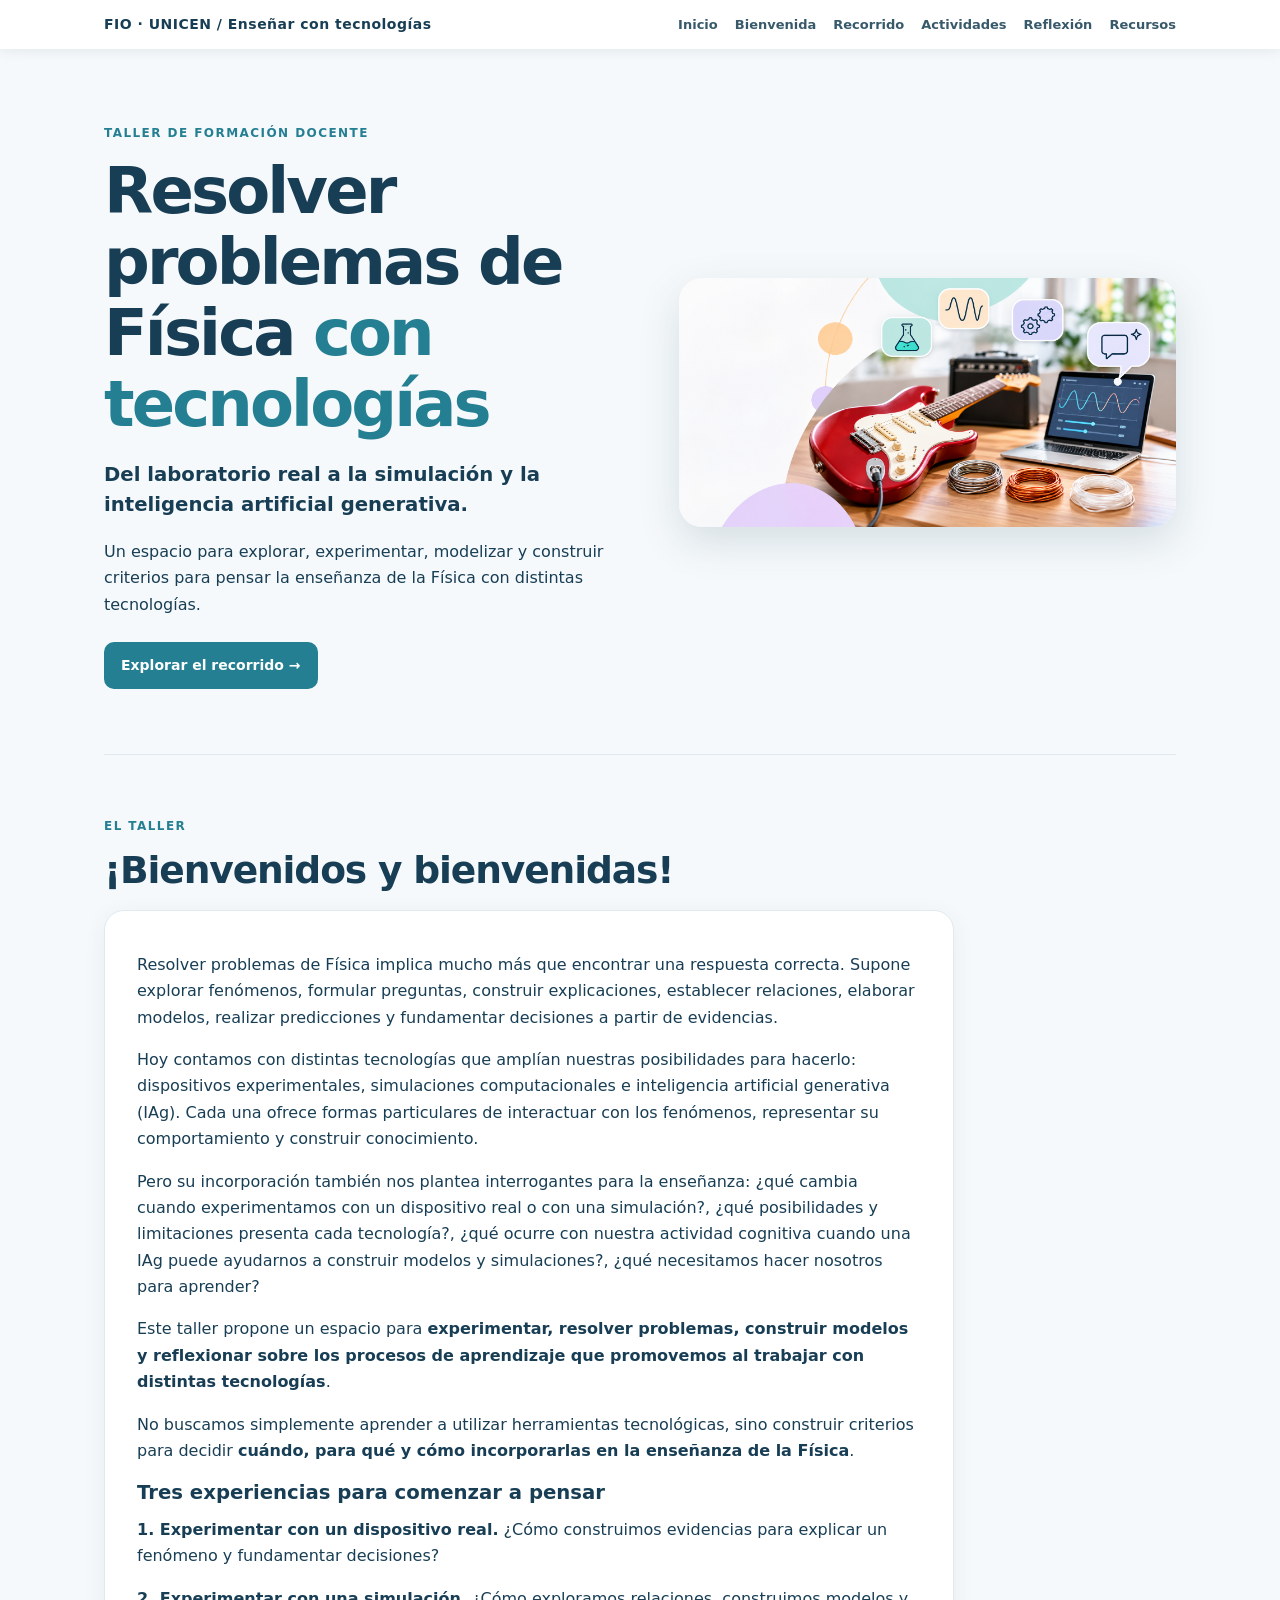
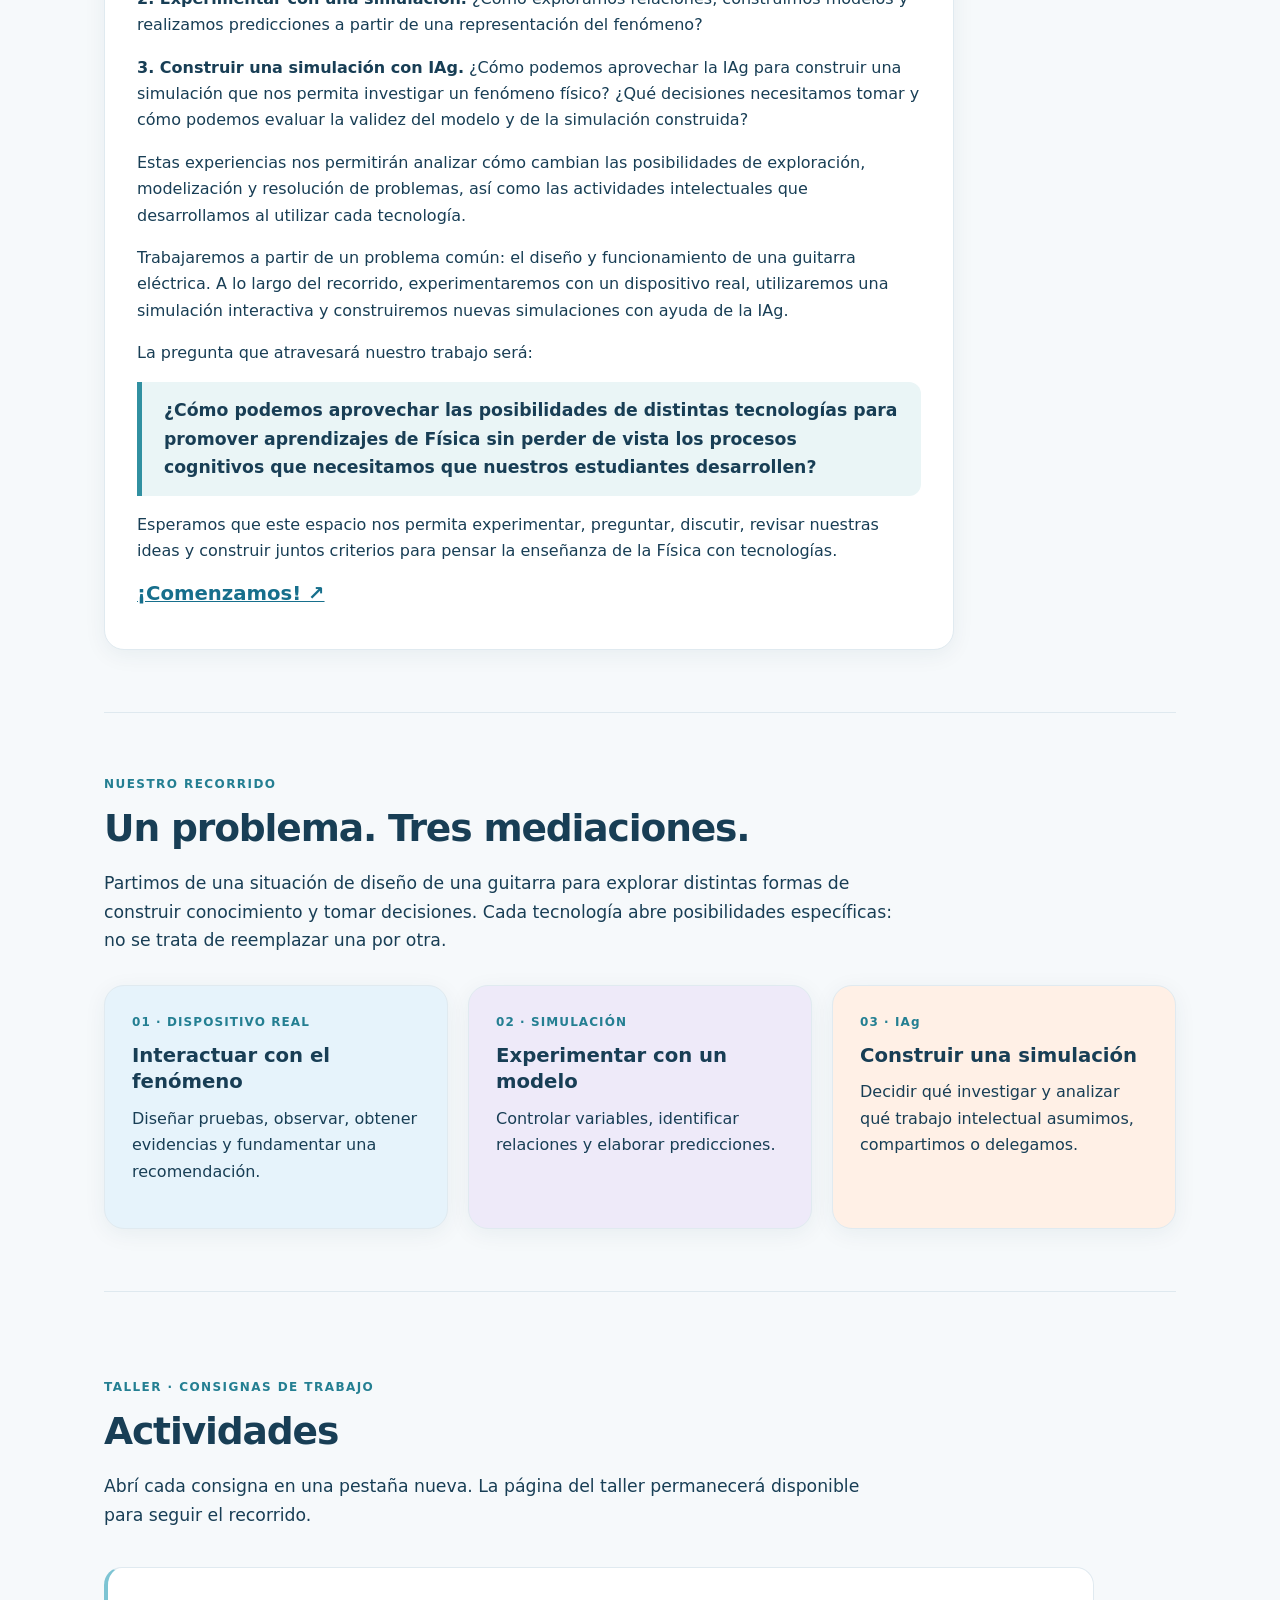
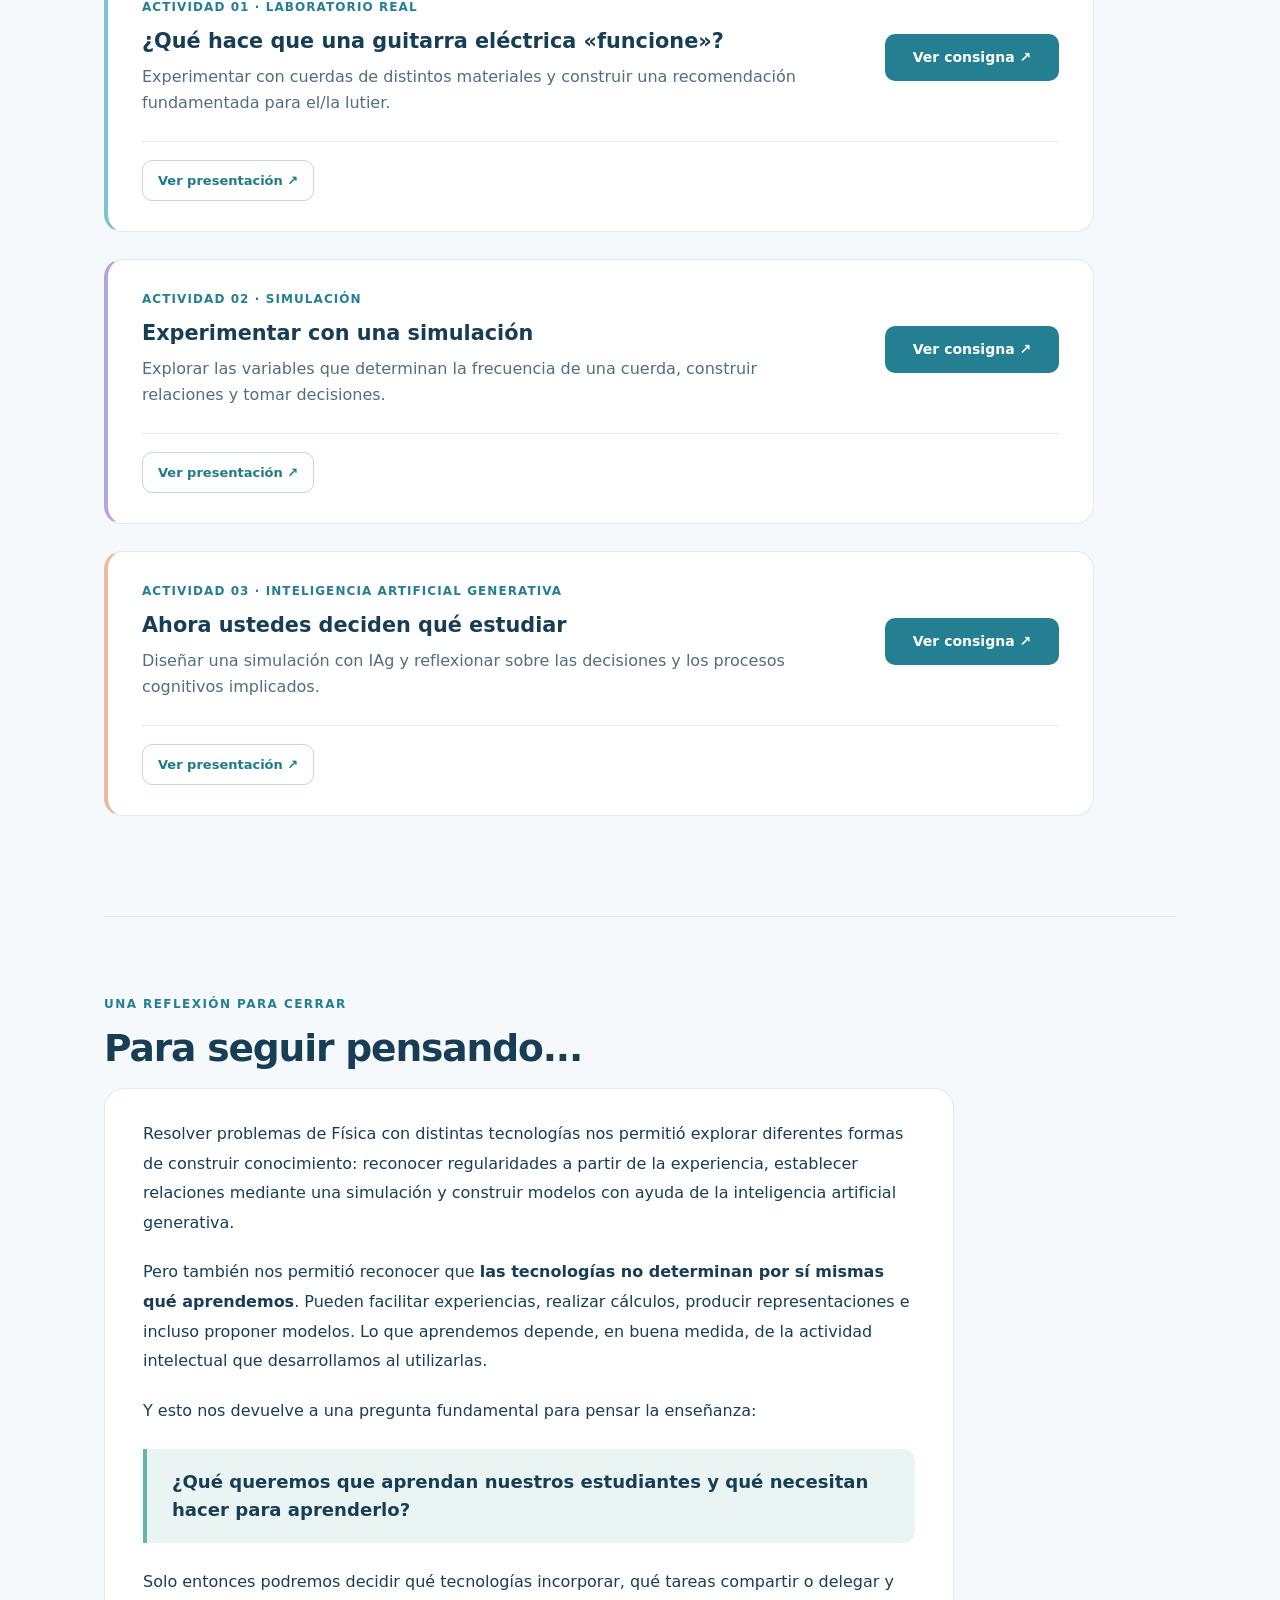
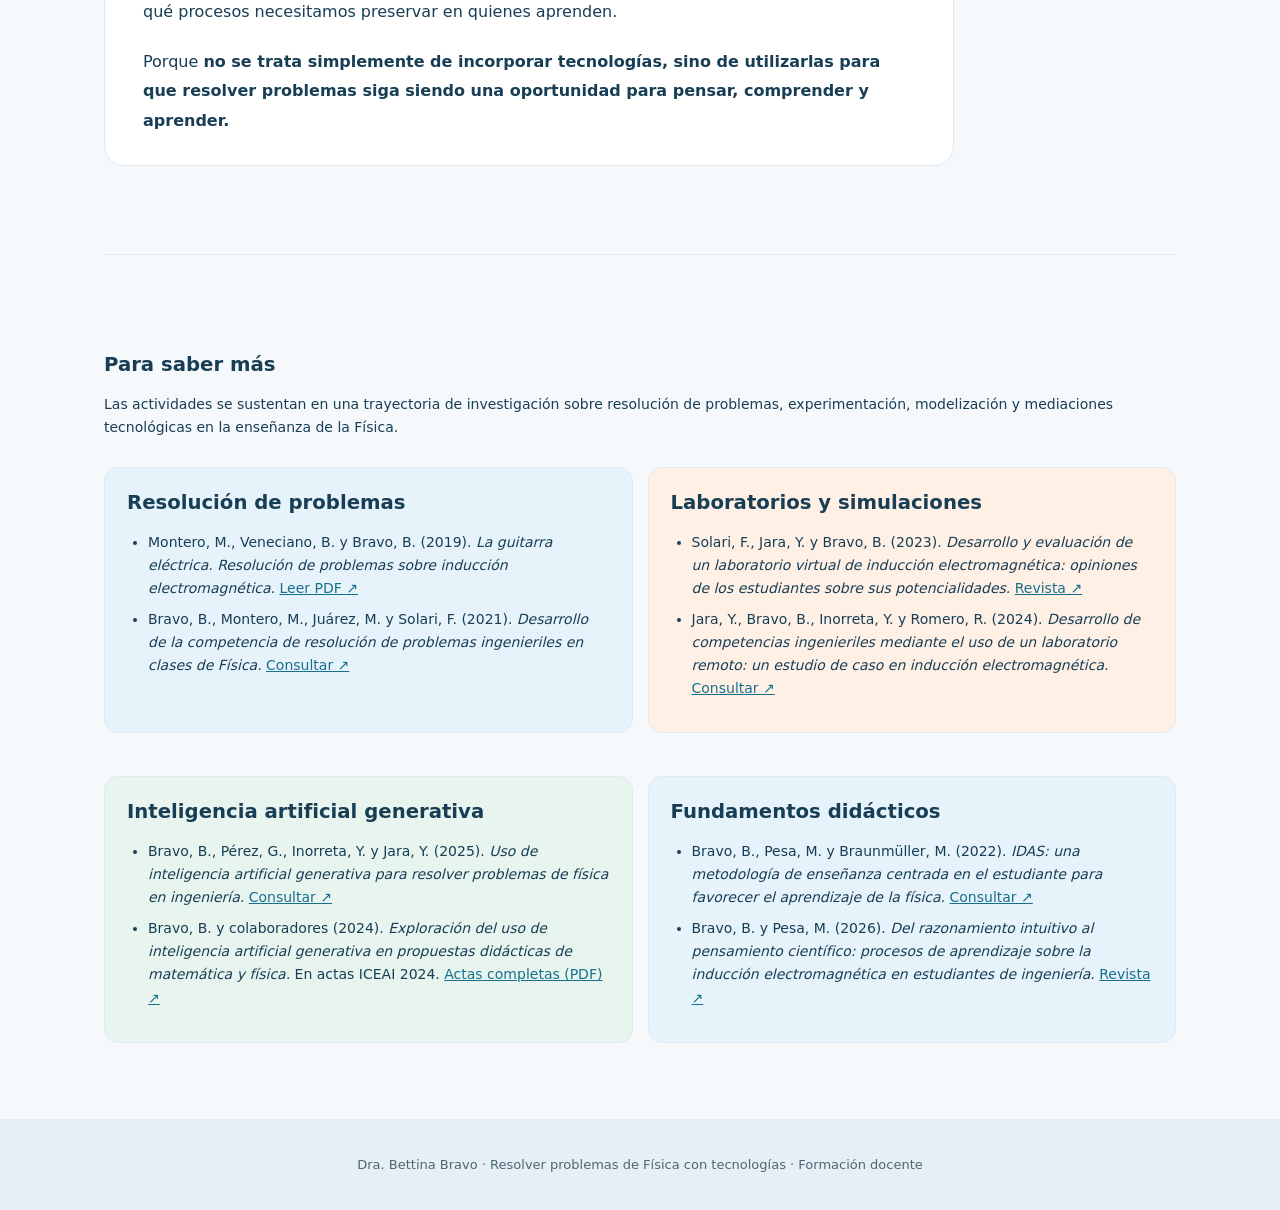
==== commit 48f1d03a: "Link Comenzamos to workshop introduction presentation" ====
--- a/index.html
+++ b/index.html
@@ -1 +1 @@
-<!doctype html><html lang="es"><head><meta charset="utf-8"><meta name="viewport" content="width=device-width,initial-scale=1"><title>Resolver problemas de Física con tecnologías · Taller UBA</title><meta name="description" content="Taller de Física: laboratorio real, simulación e inteligencia artificial generativa."><link rel="stylesheet" href="nuevo-taller.css"></head><body><nav><div class="nav"><div class="brand">FIO · UNICEN / Enseñar con tecnologías</div><div class="links"><a href="#inicio">Inicio</a><a href="#bienvenida">Bienvenida</a><a href="#recorrido">Recorrido</a><a href="#actividades">Actividades</a><a href="#fundamentos">Reflexión</a><a href="#biblioteca">Recursos</a></div></div></nav><main><header class="hero" id="inicio"><div><div class="eyebrow">TALLER DE FORMACIÓN DOCENTE</div><h1>Resolver problemas de Física <em>con tecnologías</em></h1><p class="lead">Del laboratorio real a la simulación y la inteligencia artificial generativa.</p><p>Un espacio para explorar, experimentar, modelizar y construir criterios para pensar la enseñanza de la Física con distintas tecnologías.</p><a class="btn" href="#bienvenida">Explorar el recorrido →</a></div><div><img src="Guitarra%20el%C3%A9ctrica%20en%20laboratorio%20STEM.png" alt="Guitarra eléctrica, simulación de ondas e inteligencia artificial generativa"></div></header><section id="bienvenida"><div class="eyebrow">El taller</div><h2>¡Bienvenidos y bienvenidas!</h2><div class="card" style="max-width:850px;padding:32px"><p>Resolver problemas de Física implica mucho más que encontrar una respuesta correcta. Supone explorar fenómenos, formular preguntas, construir explicaciones, establecer relaciones, elaborar modelos, realizar predicciones y fundamentar decisiones a partir de evidencias.</p><p>Hoy contamos con distintas tecnologías que amplían nuestras posibilidades para hacerlo: dispositivos experimentales, simulaciones computacionales e inteligencia artificial generativa (IAg). Cada una ofrece formas particulares de interactuar con los fenómenos, representar su comportamiento y construir conocimiento.</p><p>Pero su incorporación también nos plantea interrogantes para la enseñanza: ¿qué cambia cuando experimentamos con un dispositivo real o con una simulación?, ¿qué posibilidades y limitaciones presenta cada tecnología?, ¿qué ocurre con nuestra actividad cognitiva cuando una IAg puede ayudarnos a construir modelos y simulaciones?, ¿qué necesitamos hacer nosotros para aprender?</p><p>Este taller propone un espacio para <b>experimentar, resolver problemas, construir modelos y reflexionar sobre los procesos de aprendizaje que promovemos al trabajar con distintas tecnologías</b>.</p><p>No buscamos simplemente aprender a utilizar herramientas tecnológicas, sino construir criterios para decidir <b>cuándo, para qué y cómo incorporarlas en la enseñanza de la Física</b>.</p><h3>Tres experiencias para comenzar a pensar</h3><p><b>1. Experimentar con un dispositivo real.</b> ¿Cómo construimos evidencias para explicar un fenómeno y fundamentar decisiones?</p><p><b>2. Experimentar con una simulación.</b> ¿Cómo exploramos relaciones, construimos modelos y realizamos predicciones a partir de una representación del fenómeno?</p><p><b>3. Construir una simulación con IAg.</b> ¿Cómo podemos aprovechar la IAg para construir una simulación que nos permita investigar un fenómeno físico? ¿Qué decisiones necesitamos tomar y cómo podemos evaluar la validez del modelo y de la simulación construida?</p><p>Estas experiencias nos permitirán analizar cómo cambian las posibilidades de exploración, modelización y resolución de problemas, así como las actividades intelectuales que desarrollamos al utilizar cada tecnología.</p><p>Trabajaremos a partir de un problema común: el diseño y funcionamiento de una guitarra eléctrica. A lo largo del recorrido, experimentaremos con un dispositivo real, utilizaremos una simulación interactiva y construiremos nuevas simulaciones con ayuda de la IAg.</p><p>La pregunta que atravesará nuestro trabajo será:</p><p class="quote"><b>¿Cómo podemos aprovechar las posibilidades de distintas tecnologías para promover aprendizajes de Física sin perder de vista los procesos cognitivos que necesitamos que nuestros estudiantes desarrollen?</b></p><p>Esperamos que este espacio nos permita experimentar, preguntar, discutir, revisar nuestras ideas y construir juntos criterios para pensar la enseñanza de la Física con tecnologías.</p><h3>¡Comenzamos!</h3></div></section><section id="recorrido"><div class="eyebrow">Nuestro recorrido</div><h2>Un problema. Tres mediaciones.</h2><p class="intro">Partimos de una situación de diseño de una guitarra para explorar distintas formas de construir conocimiento y tomar decisiones. Cada tecnología abre posibilidades específicas: no se trata de reemplazar una por otra.</p><div class="cards"><div class="card blue"><div class="num">01 · DISPOSITIVO REAL</div><h3>Interactuar con el fenómeno</h3><p>Diseñar pruebas, observar, obtener evidencias y fundamentar una recomendación.</p></div><div class="card lav"><div class="num">02 · SIMULACIÓN</div><h3>Experimentar con un modelo</h3><p>Controlar variables, identificar relaciones y elaborar predicciones.</p></div><div class="card peach"><div class="num">03 · IAg</div><h3>Construir una simulación</h3><p>Decidir qué investigar y analizar qué trabajo intelectual asumimos, compartimos o delegamos.</p></div></div></section><section id="actividades"><div class="eyebrow">Taller · Consignas de trabajo</div><h2>Actividades</h2><p class="intro">Abrí cada consigna en una pestaña nueva. La página del taller permanecerá disponible para seguir el recorrido.</p><div class="cards activitycards"><article class="card blue"><div class="num">ACTIVIDAD 01 · LABORATORIO REAL</div><h3>¿Qué hace que una guitarra eléctrica «funcione»?</h3><p>Experimentar con cuerdas de distintos materiales y construir una recomendación fundamentada para el/la lutier.</p><div class="actions"><a class="btn" href="https://drive.google.com/file/d/170LQqGFU-4UPdQnLkZbgBgLX70MsP_uB/view?usp=sharing" target="_blank" rel="noopener">Ver consigna ↗</a></div><div class="activity-extra"><a class="btn outline" href="https://docs.google.com/presentation/d/1WF2Zd_xgy3hFqr7eYlyO-y-og999ui4t/edit?usp=sharing&ouid=110442392695964594877&rtpof=true&sd=true" target="_blank" rel="noopener">Ver presentación ↗</a></div></article><article class="card lav"><div class="num">ACTIVIDAD 02 · SIMULACIÓN</div><h3>Experimentar con una simulación</h3><p>Explorar las variables que determinan la frecuencia de una cuerda, construir relaciones y tomar decisiones.</p><div class="actions"><a class="btn" href="https://drive.google.com/file/d/1w0_EELk6FA7W6Tb4jLVaeSMK7wI4rVZz/view?usp=sharing" target="_blank" rel="noopener">Ver consigna ↗</a></div><div class="activity-extra"><a class="btn outline" href="https://docs.google.com/presentation/d/1WmShZrMe2MI2SRoIuloX87W_uyY5BNRH/edit?usp=sharing&ouid=110442392695964594877&rtpof=true&sd=true" target="_blank" rel="noopener">Ver presentación ↗</a></div></article><article class="card peach"><div class="num">ACTIVIDAD 03 · INTELIGENCIA ARTIFICIAL GENERATIVA</div><h3>Ahora ustedes deciden qué estudiar</h3><p>Diseñar una simulación con IAg y reflexionar sobre las decisiones y los procesos cognitivos implicados.</p><div class="actions"><a class="btn" href="https://drive.google.com/file/d/1Rtqf3JXnAA3J1dk9Y3O5rouOlyTyYnl2/view?usp=sharing" target="_blank" rel="noopener">Ver consigna ↗</a></div><div class="activity-extra"><a class="btn outline" href="https://docs.google.com/presentation/d/1LKTif2-9qdG0da27Xp2LQEnnM6gaRWo1/edit?usp=sharing&ouid=110442392695964594877&rtpof=true&sd=true" target="_blank" rel="noopener">Ver presentación ↗</a></div></article></div></section><section id="fundamentos" class="reflexion"><div class="eyebrow">Una reflexión para cerrar</div><h2>Para seguir pensando...</h2><div class="reflection-content"><p>Resolver problemas de Física con distintas tecnologías nos permitió explorar diferentes formas de construir conocimiento: reconocer regularidades a partir de la experiencia, establecer relaciones mediante una simulación y construir modelos con ayuda de la inteligencia artificial generativa.</p><p>Pero también nos permitió reconocer que <strong>las tecnologías no determinan por sí mismas qué aprendemos</strong>. Pueden facilitar experiencias, realizar cálculos, producir representaciones e incluso proponer modelos. Lo que aprendemos depende, en buena medida, de la actividad intelectual que desarrollamos al utilizarlas.</p><p>Y esto nos devuelve a una pregunta fundamental para pensar la enseñanza:</p><blockquote>¿Qué queremos que aprendan nuestros estudiantes y qué necesitan hacer para aprenderlo?</blockquote><p>Solo entonces podremos decidir qué tecnologías incorporar, qué tareas compartir o delegar y qué procesos necesitamos preservar en quienes aprenden.</p><p>Porque <strong>no se trata simplemente de incorporar tecnologías, sino de utilizarlas para que resolver problemas siga siendo una oportunidad para pensar, comprender y aprender.</strong></p></div></section><section id="biblioteca" class="refs"><h3 style="margin-top:35px">Para saber más</h3><p>Las actividades se sustentan en una trayectoria de investigación sobre resolución de problemas, experimentación, modelización y mediaciones tecnológicas en la enseñanza de la Física.</p><div class="grid two"><div class="panel blue"><h3>Resolución de problemas</h3><ul class="tasks"><li>Montero, M., Veneciano, B. y Bravo, B. (2019). <em>La guitarra eléctrica. Resolución de problemas sobre inducción electromagnética.</em> <a href="https://revistas.unc.edu.ar/index.php/revistaEF/article/download/26621/28325/78609" target="_blank" rel="noopener">Leer PDF ↗</a></li><li>Bravo, B., Montero, M., Juárez, M. y Solari, F. (2021). <em>Desarrollo de la competencia de resolución de problemas ingenieriles en clases de Física.</em> <a href="https://doi.org/10.54343/reiec.v16i2.304" target="_blank" rel="noopener">Consultar ↗</a></li></ul></div><div class="panel peach"><h3>Laboratorios y simulaciones</h3><ul class="tasks"><li>Solari, F., Jara, Y. y Bravo, B. (2023). <em>Desarrollo y evaluación de un laboratorio virtual de inducción electromagnética: opiniones de los estudiantes sobre sus potencialidades.</em> <a href="https://revistas.unc.edu.ar/index.php/revistaEF/article/view/43336" target="_blank" rel="noopener">Revista ↗</a></li><li>Jara, Y., Bravo, B., Inorreta, Y. y Romero, R. (2024). <em>Desarrollo de competencias ingenieriles mediante el uso de un laboratorio remoto: un estudio de caso en inducción electromagnética.</em> <a href="https://doi.org/10.55767/2451.6007.v36.n.47257" target="_blank" rel="noopener">Consultar ↗</a></li></ul></div><div class="panel mint"><h3>Inteligencia artificial generativa</h3><ul class="tasks"><li>Bravo, B., Pérez, G., Inorreta, Y. y Jara, Y. (2025). <em>Uso de inteligencia artificial generativa para resolver problemas de física en ingeniería.</em> <a href="https://doi.org/10.5565/rev/ensciencias.6332" target="_blank" rel="noopener">Consultar ↗</a></li><li>Bravo, B. y colaboradores (2024). <em>Exploración del uso de inteligencia artificial generativa en propuestas didácticas de matemática y física.</em> En actas ICEAI 2024. <a href="https://catedraunesco.ua.es/es/documentos/2024-proceedings-iceai.pdf" target="_blank" rel="noopener">Actas completas (PDF) ↗</a></li></ul></div><div class="panel blue"><h3>Fundamentos didácticos</h3><ul class="tasks"><li>Bravo, B., Pesa, M. y Braunmüller, M. (2022). <em>IDAS: una metodología de enseñanza centrada en el estudiante para favorecer el aprendizaje de la física.</em> <a href="https://doi.org/10.1590/1806-9126-RBEF-2021-0326" target="_blank" rel="noopener">Consultar ↗</a></li><li>Bravo, B. y Pesa, M. (2026). <em>Del razonamiento intuitivo al pensamiento científico: procesos de aprendizaje sobre la inducción electromagnética en estudiantes de ingeniería.</em> <a href="https://reiec.unicen.edu.ar/reiec/article/view/512" target="_blank" rel="noopener">Revista ↗</a></li></ul></div></div></section></main><footer>Dra. Bettina Bravo · Resolver problemas de Física con tecnologías · Formación docente</footer></body></html>+<!doctype html><html lang="es"><head><meta charset="utf-8"><meta name="viewport" content="width=device-width,initial-scale=1"><title>Resolver problemas de Física con tecnologías · Taller UBA</title><meta name="description" content="Taller de Física: laboratorio real, simulación e inteligencia artificial generativa."><link rel="stylesheet" href="nuevo-taller.css"></head><body><nav><div class="nav"><div class="brand">FIO · UNICEN / Enseñar con tecnologías</div><div class="links"><a href="#inicio">Inicio</a><a href="#bienvenida">Bienvenida</a><a href="#recorrido">Recorrido</a><a href="#actividades">Actividades</a><a href="#fundamentos">Reflexión</a><a href="#biblioteca">Recursos</a></div></div></nav><main><header class="hero" id="inicio"><div><div class="eyebrow">TALLER DE FORMACIÓN DOCENTE</div><h1>Resolver problemas de Física <em>con tecnologías</em></h1><p class="lead">Del laboratorio real a la simulación y la inteligencia artificial generativa.</p><p>Un espacio para explorar, experimentar, modelizar y construir criterios para pensar la enseñanza de la Física con distintas tecnologías.</p><a class="btn" href="#bienvenida">Explorar el recorrido →</a></div><div><img src="Guitarra%20el%C3%A9ctrica%20en%20laboratorio%20STEM.png" alt="Guitarra eléctrica, simulación de ondas e inteligencia artificial generativa"></div></header><section id="bienvenida"><div class="eyebrow">El taller</div><h2>¡Bienvenidos y bienvenidas!</h2><div class="card" style="max-width:850px;padding:32px"><p>Resolver problemas de Física implica mucho más que encontrar una respuesta correcta. Supone explorar fenómenos, formular preguntas, construir explicaciones, establecer relaciones, elaborar modelos, realizar predicciones y fundamentar decisiones a partir de evidencias.</p><p>Hoy contamos con distintas tecnologías que amplían nuestras posibilidades para hacerlo: dispositivos experimentales, simulaciones computacionales e inteligencia artificial generativa (IAg). Cada una ofrece formas particulares de interactuar con los fenómenos, representar su comportamiento y construir conocimiento.</p><p>Pero su incorporación también nos plantea interrogantes para la enseñanza: ¿qué cambia cuando experimentamos con un dispositivo real o con una simulación?, ¿qué posibilidades y limitaciones presenta cada tecnología?, ¿qué ocurre con nuestra actividad cognitiva cuando una IAg puede ayudarnos a construir modelos y simulaciones?, ¿qué necesitamos hacer nosotros para aprender?</p><p>Este taller propone un espacio para <b>experimentar, resolver problemas, construir modelos y reflexionar sobre los procesos de aprendizaje que promovemos al trabajar con distintas tecnologías</b>.</p><p>No buscamos simplemente aprender a utilizar herramientas tecnológicas, sino construir criterios para decidir <b>cuándo, para qué y cómo incorporarlas en la enseñanza de la Física</b>.</p><h3>Tres experiencias para comenzar a pensar</h3><p><b>1. Experimentar con un dispositivo real.</b> ¿Cómo construimos evidencias para explicar un fenómeno y fundamentar decisiones?</p><p><b>2. Experimentar con una simulación.</b> ¿Cómo exploramos relaciones, construimos modelos y realizamos predicciones a partir de una representación del fenómeno?</p><p><b>3. Construir una simulación con IAg.</b> ¿Cómo podemos aprovechar la IAg para construir una simulación que nos permita investigar un fenómeno físico? ¿Qué decisiones necesitamos tomar y cómo podemos evaluar la validez del modelo y de la simulación construida?</p><p>Estas experiencias nos permitirán analizar cómo cambian las posibilidades de exploración, modelización y resolución de problemas, así como las actividades intelectuales que desarrollamos al utilizar cada tecnología.</p><p>Trabajaremos a partir de un problema común: el diseño y funcionamiento de una guitarra eléctrica. A lo largo del recorrido, experimentaremos con un dispositivo real, utilizaremos una simulación interactiva y construiremos nuevas simulaciones con ayuda de la IAg.</p><p>La pregunta que atravesará nuestro trabajo será:</p><p class="quote"><b>¿Cómo podemos aprovechar las posibilidades de distintas tecnologías para promover aprendizajes de Física sin perder de vista los procesos cognitivos que necesitamos que nuestros estudiantes desarrollen?</b></p><p>Esperamos que este espacio nos permita experimentar, preguntar, discutir, revisar nuestras ideas y construir juntos criterios para pensar la enseñanza de la Física con tecnologías.</p><h3><a href="https://docs.google.com/presentation/d/1E8lzik3RtBtTNVvqD1jGOC87SM60_T9x/edit?usp=sharing&ouid=110442392695964594877&rtpof=true&sd=true" target="_blank" rel="noopener">¡Comenzamos! ↗</a></h3></div></section><section id="recorrido"><div class="eyebrow">Nuestro recorrido</div><h2>Un problema. Tres mediaciones.</h2><p class="intro">Partimos de una situación de diseño de una guitarra para explorar distintas formas de construir conocimiento y tomar decisiones. Cada tecnología abre posibilidades específicas: no se trata de reemplazar una por otra.</p><div class="cards"><div class="card blue"><div class="num">01 · DISPOSITIVO REAL</div><h3>Interactuar con el fenómeno</h3><p>Diseñar pruebas, observar, obtener evidencias y fundamentar una recomendación.</p></div><div class="card lav"><div class="num">02 · SIMULACIÓN</div><h3>Experimentar con un modelo</h3><p>Controlar variables, identificar relaciones y elaborar predicciones.</p></div><div class="card peach"><div class="num">03 · IAg</div><h3>Construir una simulación</h3><p>Decidir qué investigar y analizar qué trabajo intelectual asumimos, compartimos o delegamos.</p></div></div></section><section id="actividades"><div class="eyebrow">Taller · Consignas de trabajo</div><h2>Actividades</h2><p class="intro">Abrí cada consigna en una pestaña nueva. La página del taller permanecerá disponible para seguir el recorrido.</p><div class="cards activitycards"><article class="card blue"><div class="num">ACTIVIDAD 01 · LABORATORIO REAL</div><h3>¿Qué hace que una guitarra eléctrica «funcione»?</h3><p>Experimentar con cuerdas de distintos materiales y construir una recomendación fundamentada para el/la lutier.</p><div class="actions"><a class="btn" href="https://drive.google.com/file/d/170LQqGFU-4UPdQnLkZbgBgLX70MsP_uB/view?usp=sharing" target="_blank" rel="noopener">Ver consigna ↗</a></div><div class="activity-extra"><a class="btn outline" href="https://docs.google.com/presentation/d/1WF2Zd_xgy3hFqr7eYlyO-y-og999ui4t/edit?usp=sharing&ouid=110442392695964594877&rtpof=true&sd=true" target="_blank" rel="noopener">Ver presentación ↗</a></div></article><article class="card lav"><div class="num">ACTIVIDAD 02 · SIMULACIÓN</div><h3>Experimentar con una simulación</h3><p>Explorar las variables que determinan la frecuencia de una cuerda, construir relaciones y tomar decisiones.</p><div class="actions"><a class="btn" href="https://drive.google.com/file/d/1w0_EELk6FA7W6Tb4jLVaeSMK7wI4rVZz/view?usp=sharing" target="_blank" rel="noopener">Ver consigna ↗</a></div><div class="activity-extra"><a class="btn outline" href="https://docs.google.com/presentation/d/1WmShZrMe2MI2SRoIuloX87W_uyY5BNRH/edit?usp=sharing&ouid=110442392695964594877&rtpof=true&sd=true" target="_blank" rel="noopener">Ver presentación ↗</a></div></article><article class="card peach"><div class="num">ACTIVIDAD 03 · INTELIGENCIA ARTIFICIAL GENERATIVA</div><h3>Ahora ustedes deciden qué estudiar</h3><p>Diseñar una simulación con IAg y reflexionar sobre las decisiones y los procesos cognitivos implicados.</p><div class="actions"><a class="btn" href="https://drive.google.com/file/d/1Rtqf3JXnAA3J1dk9Y3O5rouOlyTyYnl2/view?usp=sharing" target="_blank" rel="noopener">Ver consigna ↗</a></div><div class="activity-extra"><a class="btn outline" href="https://docs.google.com/presentation/d/1LKTif2-9qdG0da27Xp2LQEnnM6gaRWo1/edit?usp=sharing&ouid=110442392695964594877&rtpof=true&sd=true" target="_blank" rel="noopener">Ver presentación ↗</a></div></article></div></section><section id="fundamentos" class="reflexion"><div class="eyebrow">Una reflexión para cerrar</div><h2>Para seguir pensando...</h2><div class="reflection-content"><p>Resolver problemas de Física con distintas tecnologías nos permitió explorar diferentes formas de construir conocimiento: reconocer regularidades a partir de la experiencia, establecer relaciones mediante una simulación y construir modelos con ayuda de la inteligencia artificial generativa.</p><p>Pero también nos permitió reconocer que <strong>las tecnologías no determinan por sí mismas qué aprendemos</strong>. Pueden facilitar experiencias, realizar cálculos, producir representaciones e incluso proponer modelos. Lo que aprendemos depende, en buena medida, de la actividad intelectual que desarrollamos al utilizarlas.</p><p>Y esto nos devuelve a una pregunta fundamental para pensar la enseñanza:</p><blockquote>¿Qué queremos que aprendan nuestros estudiantes y qué necesitan hacer para aprenderlo?</blockquote><p>Solo entonces podremos decidir qué tecnologías incorporar, qué tareas compartir o delegar y qué procesos necesitamos preservar en quienes aprenden.</p><p>Porque <strong>no se trata simplemente de incorporar tecnologías, sino de utilizarlas para que resolver problemas siga siendo una oportunidad para pensar, comprender y aprender.</strong></p></div></section><section id="biblioteca" class="refs"><h3 style="margin-top:35px">Para saber más</h3><p>Las actividades se sustentan en una trayectoria de investigación sobre resolución de problemas, experimentación, modelización y mediaciones tecnológicas en la enseñanza de la Física.</p><div class="grid two"><div class="panel blue"><h3>Resolución de problemas</h3><ul class="tasks"><li>Montero, M., Veneciano, B. y Bravo, B. (2019). <em>La guitarra eléctrica. Resolución de problemas sobre inducción electromagnética.</em> <a href="https://revistas.unc.edu.ar/index.php/revistaEF/article/download/26621/28325/78609" target="_blank" rel="noopener">Leer PDF ↗</a></li><li>Bravo, B., Montero, M., Juárez, M. y Solari, F. (2021). <em>Desarrollo de la competencia de resolución de problemas ingenieriles en clases de Física.</em> <a href="https://doi.org/10.54343/reiec.v16i2.304" target="_blank" rel="noopener">Consultar ↗</a></li></ul></div><div class="panel peach"><h3>Laboratorios y simulaciones</h3><ul class="tasks"><li>Solari, F., Jara, Y. y Bravo, B. (2023). <em>Desarrollo y evaluación de un laboratorio virtual de inducción electromagnética: opiniones de los estudiantes sobre sus potencialidades.</em> <a href="https://revistas.unc.edu.ar/index.php/revistaEF/article/view/43336" target="_blank" rel="noopener">Revista ↗</a></li><li>Jara, Y., Bravo, B., Inorreta, Y. y Romero, R. (2024). <em>Desarrollo de competencias ingenieriles mediante el uso de un laboratorio remoto: un estudio de caso en inducción electromagnética.</em> <a href="https://doi.org/10.55767/2451.6007.v36.n.47257" target="_blank" rel="noopener">Consultar ↗</a></li></ul></div><div class="panel mint"><h3>Inteligencia artificial generativa</h3><ul class="tasks"><li>Bravo, B., Pérez, G., Inorreta, Y. y Jara, Y. (2025). <em>Uso de inteligencia artificial generativa para resolver problemas de física en ingeniería.</em> <a href="https://doi.org/10.5565/rev/ensciencias.6332" target="_blank" rel="noopener">Consultar ↗</a></li><li>Bravo, B. y colaboradores (2024). <em>Exploración del uso de inteligencia artificial generativa en propuestas didácticas de matemática y física.</em> En actas ICEAI 2024. <a href="https://catedraunesco.ua.es/es/documentos/2024-proceedings-iceai.pdf" target="_blank" rel="noopener">Actas completas (PDF) ↗</a></li></ul></div><div class="panel blue"><h3>Fundamentos didácticos</h3><ul class="tasks"><li>Bravo, B., Pesa, M. y Braunmüller, M. (2022). <em>IDAS: una metodología de enseñanza centrada en el estudiante para favorecer el aprendizaje de la física.</em> <a href="https://doi.org/10.1590/1806-9126-RBEF-2021-0326" target="_blank" rel="noopener">Consultar ↗</a></li><li>Bravo, B. y Pesa, M. (2026). <em>Del razonamiento intuitivo al pensamiento científico: procesos de aprendizaje sobre la inducción electromagnética en estudiantes de ingeniería.</em> <a href="https://reiec.unicen.edu.ar/reiec/article/view/512" target="_blank" rel="noopener">Revista ↗</a></li></ul></div></div></section></main><footer>Dra. Bettina Bravo · Resolver problemas de Física con tecnologías · Formación docente</footer></body></html>
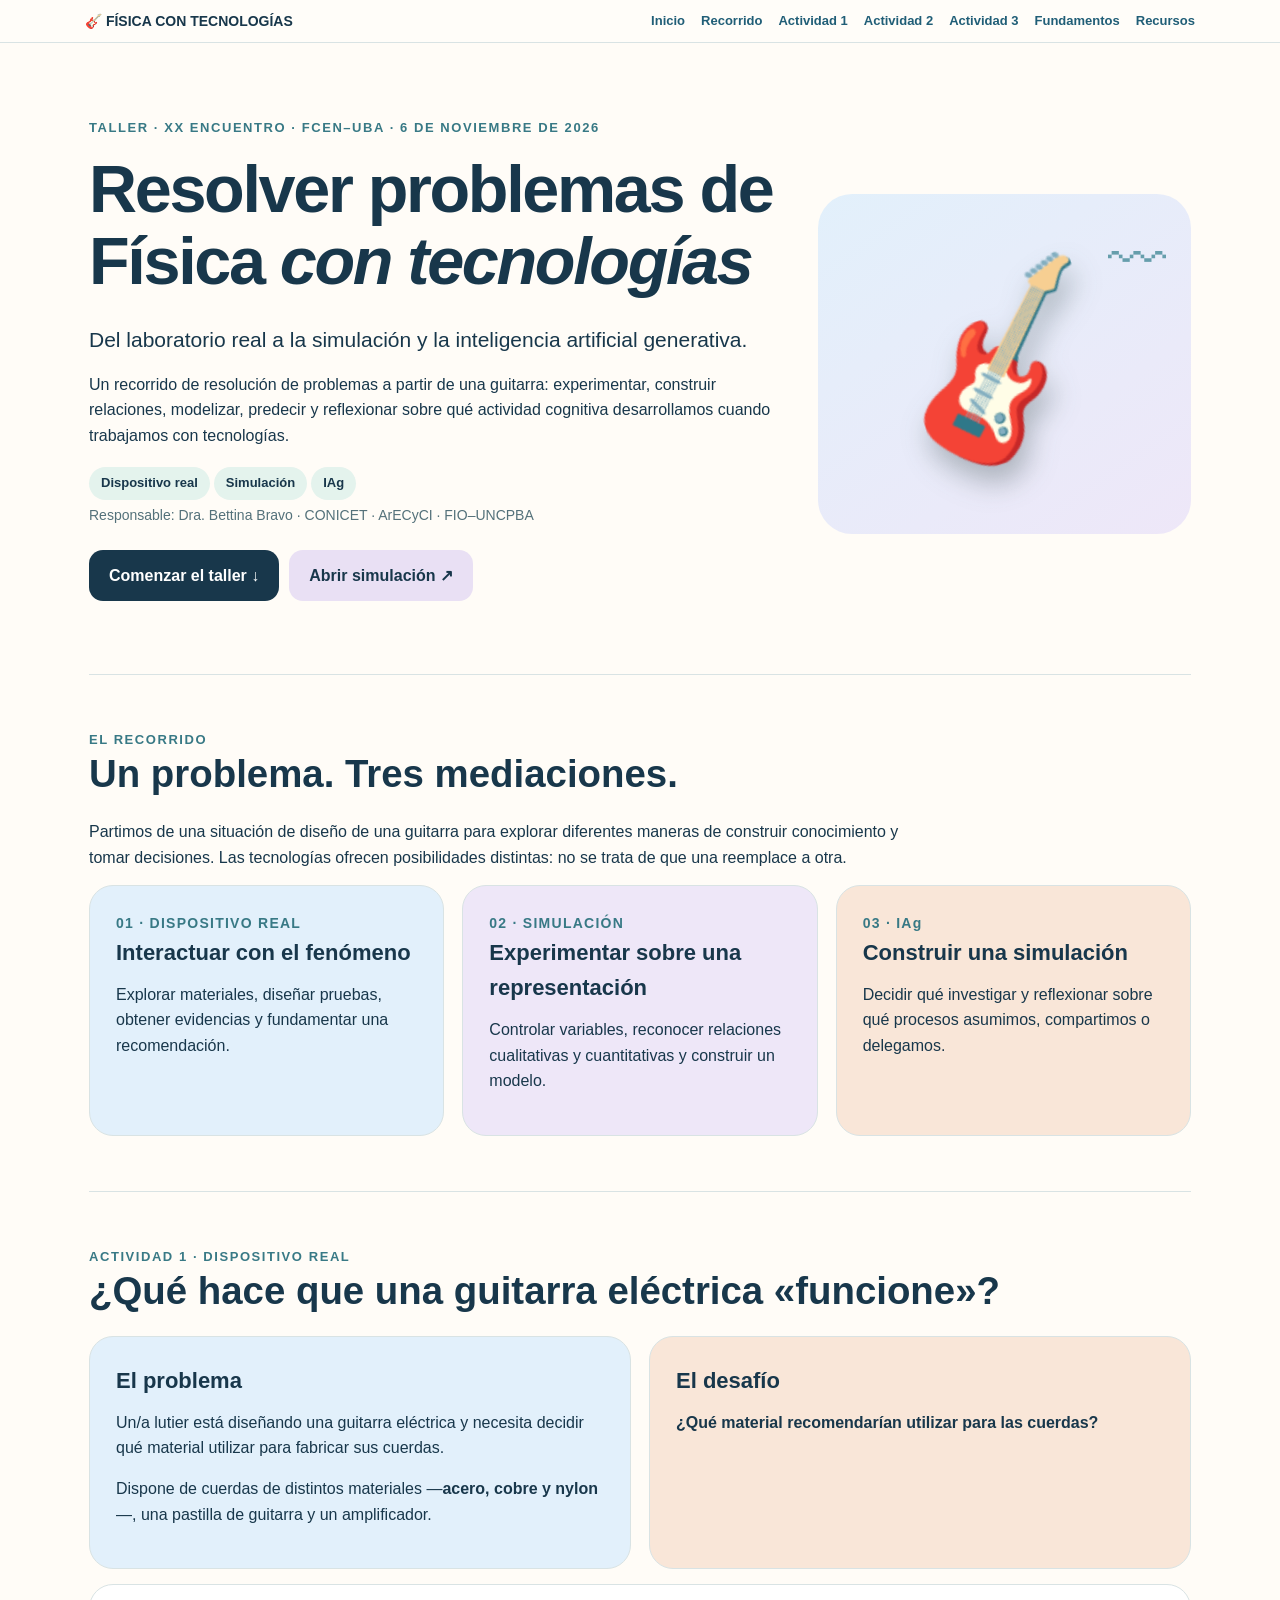
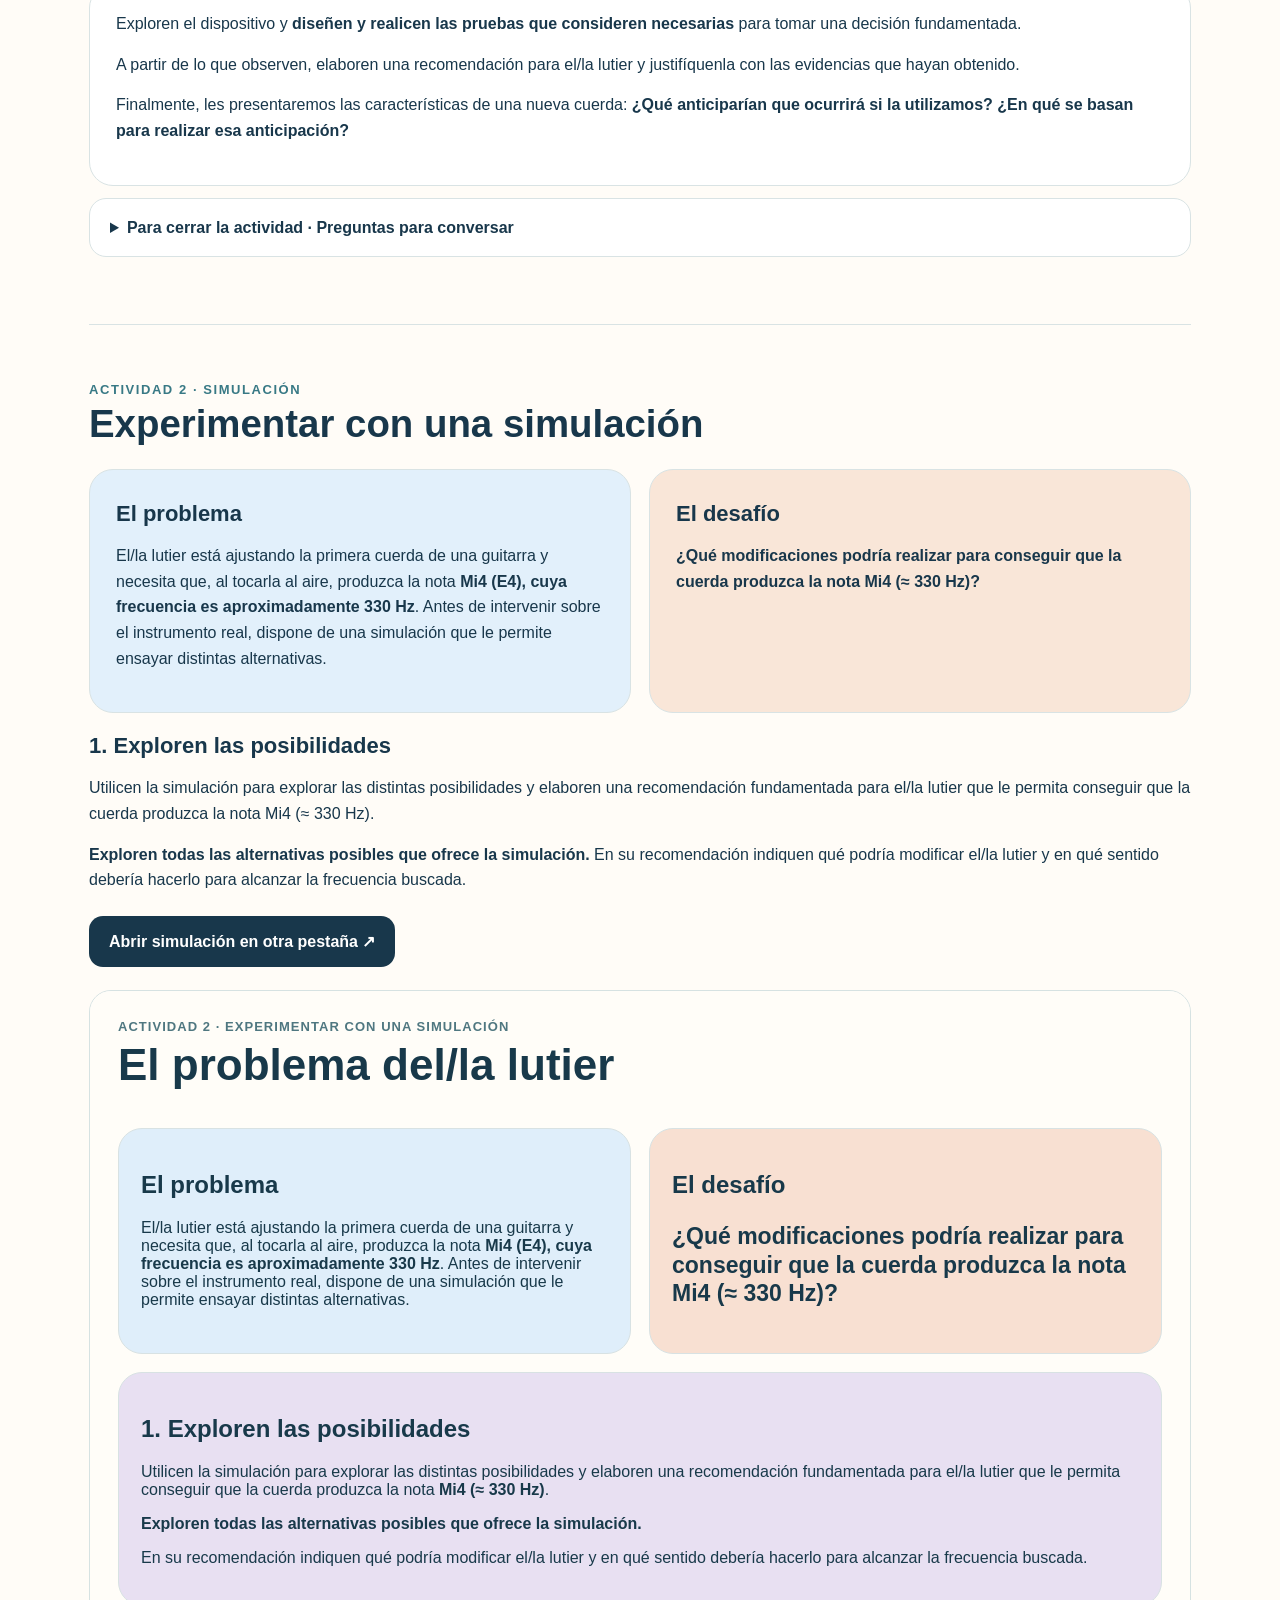
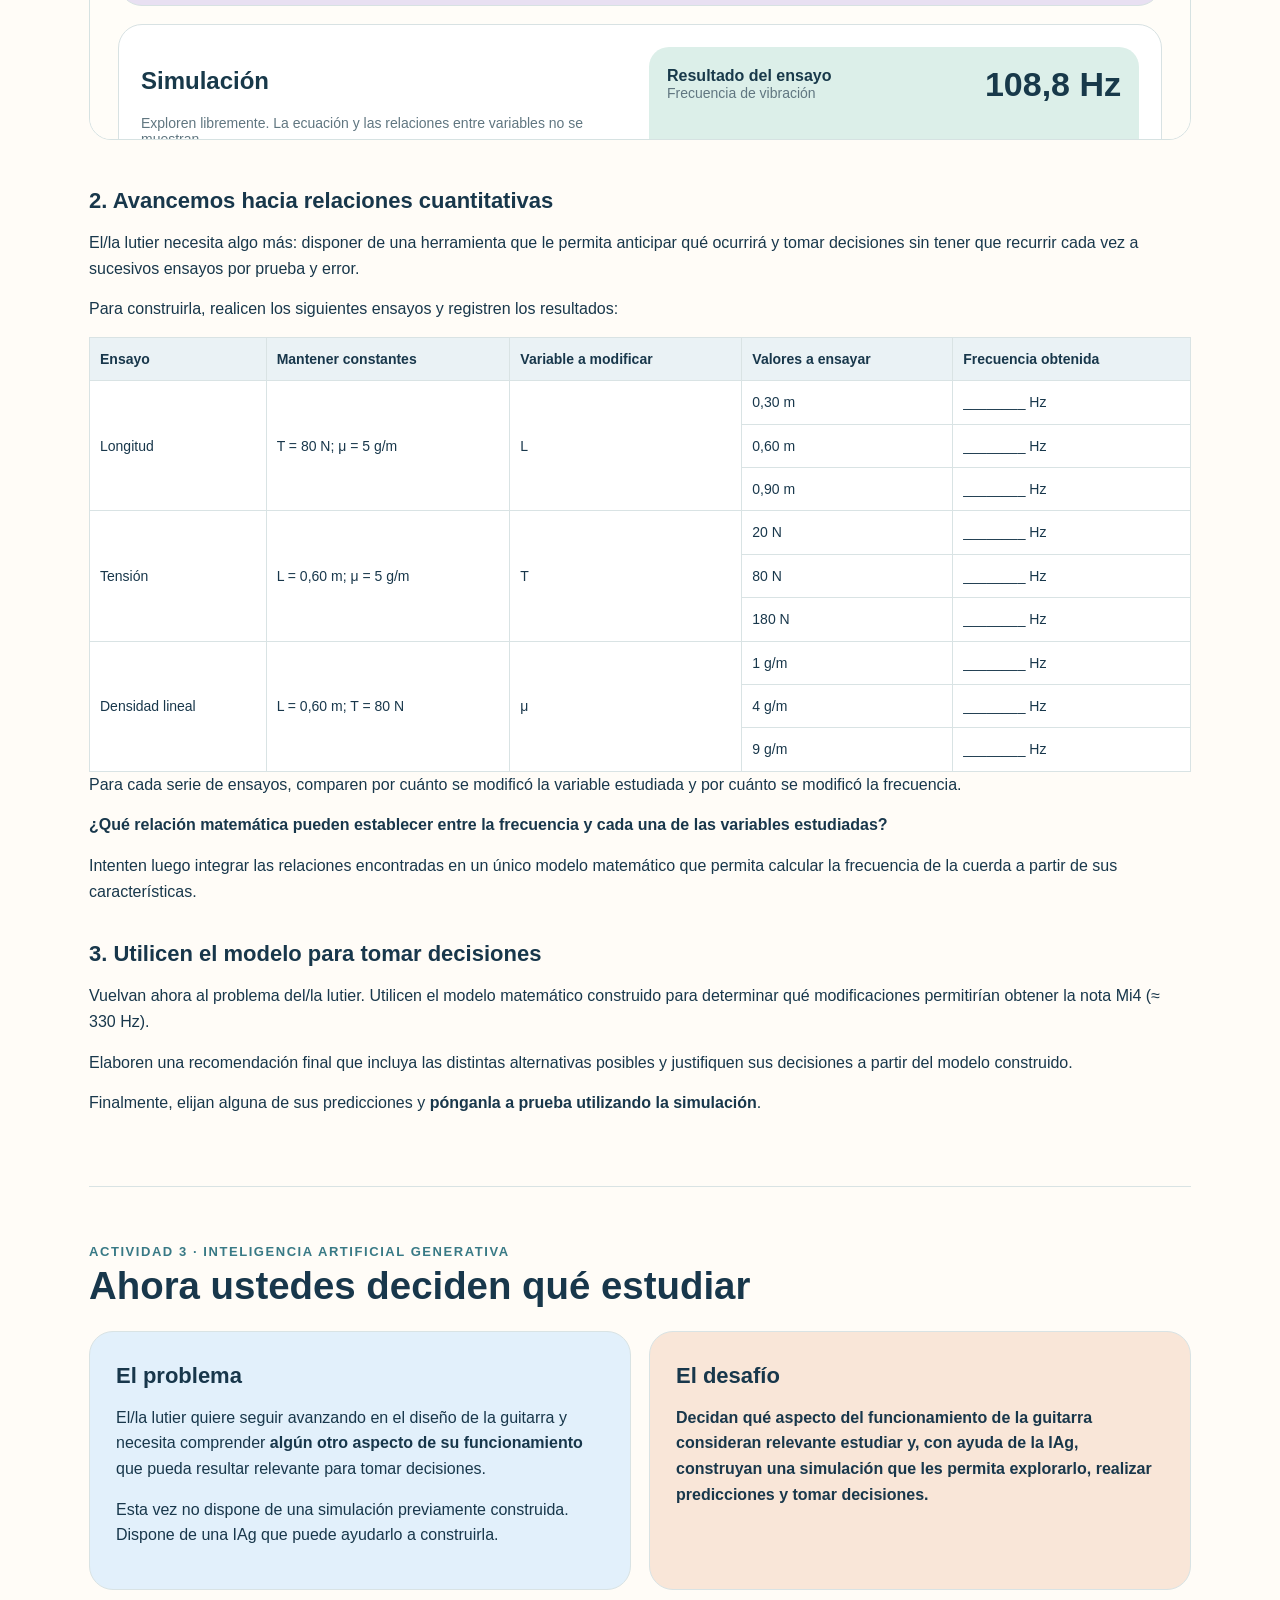
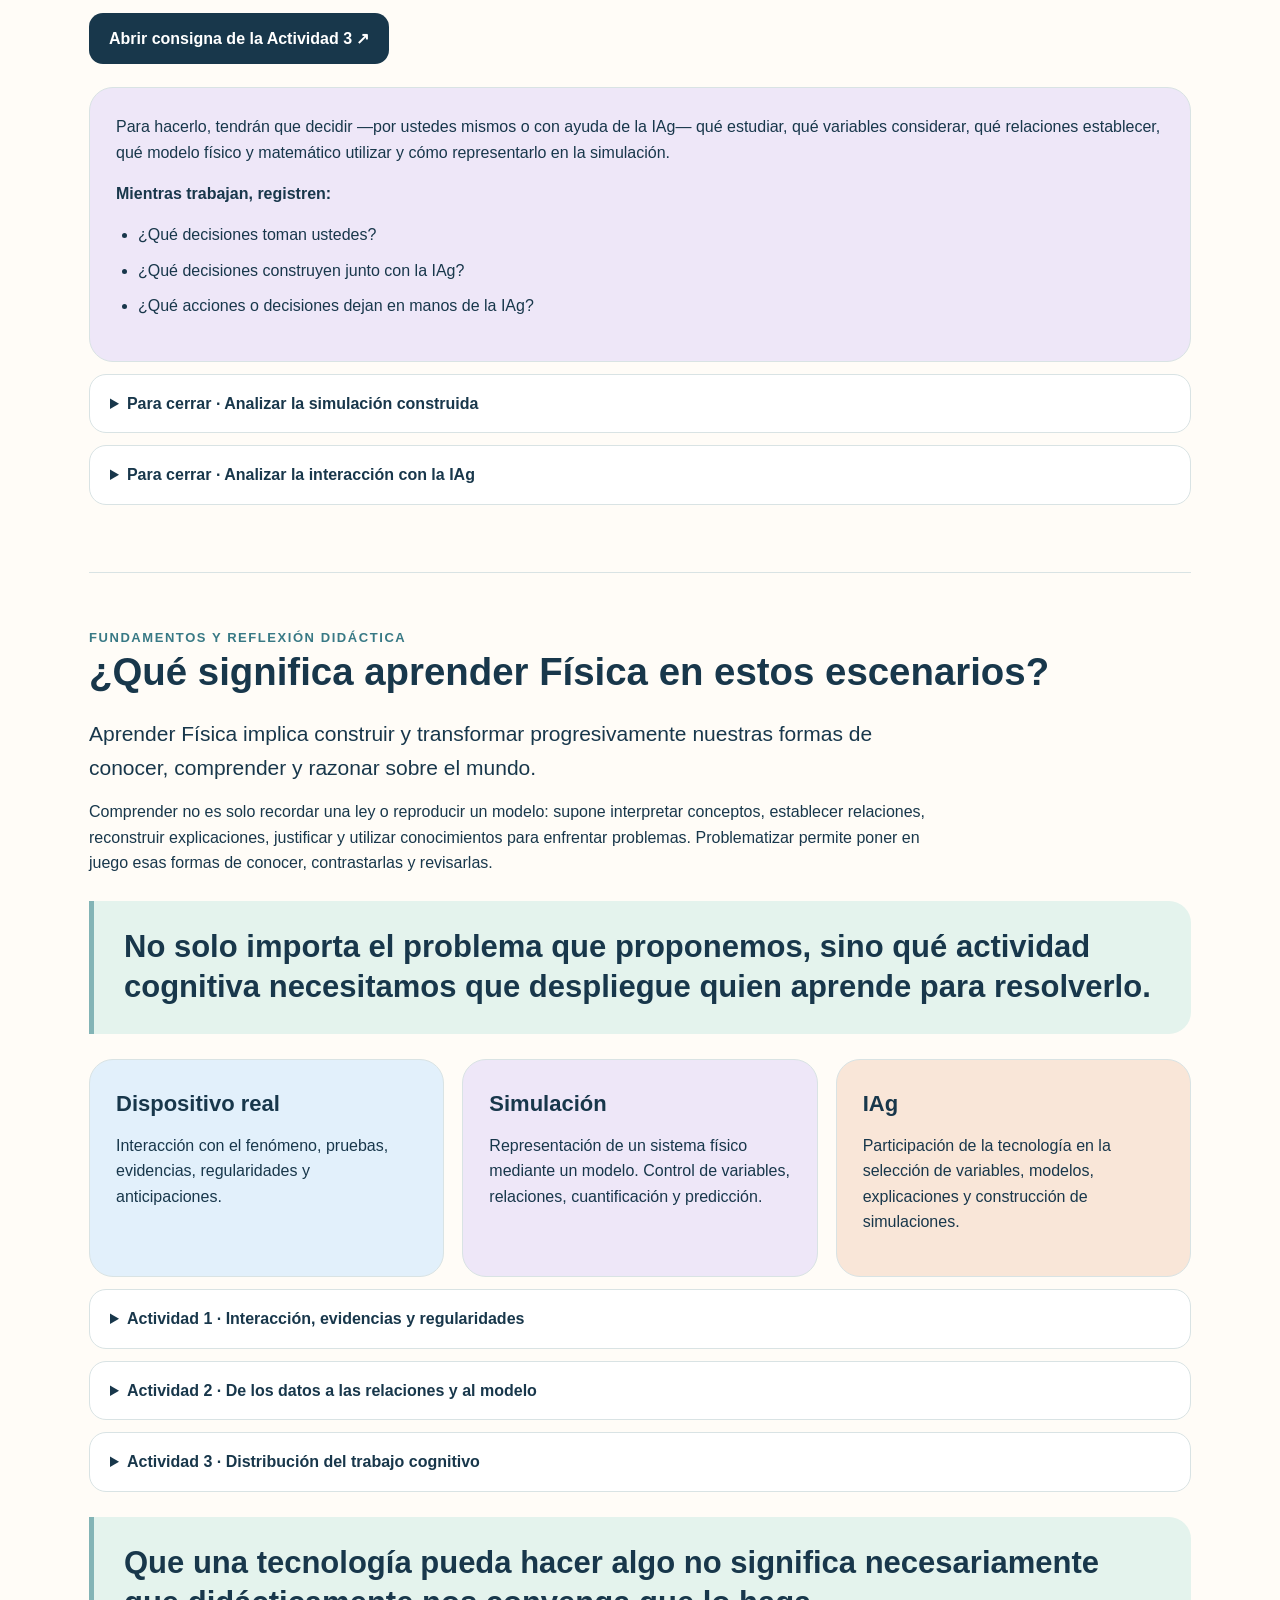
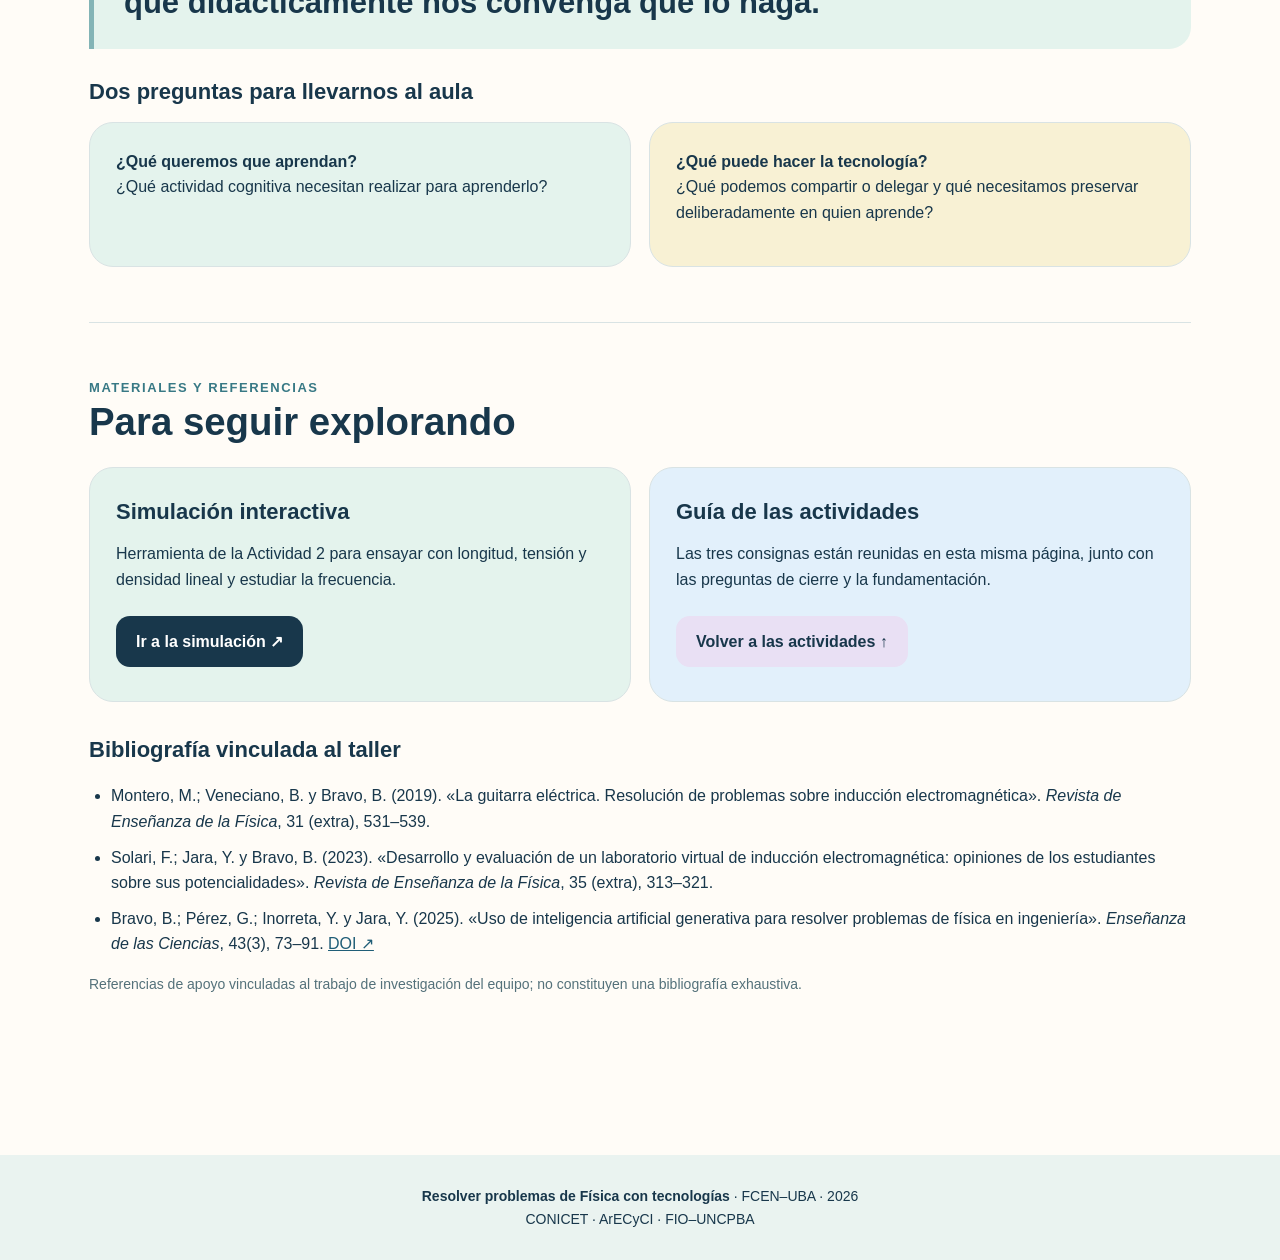
==== commit 8d340e8d: "Vincular consigna de Actividad 3 al PDF de Google Drive" ====
--- a/index.html
+++ b/index.html
@@ -1 +1,9 @@
-<!doctype html><html lang="es"><head><meta charset="utf-8"><meta name="viewport" content="width=device-width,initial-scale=1"><title>Resolver problemas de Física con tecnologías · Taller UBA</title><meta name="description" content="Taller de Física: laboratorio real, simulación e inteligencia artificial generativa."><link rel="stylesheet" href="nuevo-taller.css"></head><body><nav><div class="nav"><div class="brand">FIO · UNICEN / Enseñar con tecnologías</div><div class="links"><a href="#inicio">Inicio</a><a href="#bienvenida">Bienvenida</a><a href="#recorrido">Recorrido</a><a href="#actividades">Actividades</a><a href="#fundamentos">Reflexión</a><a href="#biblioteca">Recursos</a></div></div></nav><main><header class="hero" id="inicio"><div><div class="eyebrow">TALLER DE FORMACIÓN DOCENTE</div><h1>Resolver problemas de Física <em>con tecnologías</em></h1><p class="lead">Del laboratorio real a la simulación y la inteligencia artificial generativa.</p><p>Un espacio para explorar, experimentar, modelizar y construir criterios para pensar la enseñanza de la Física con distintas tecnologías.</p><a class="btn" href="#bienvenida">Explorar el recorrido →</a></div><div><img src="Guitarra%20el%C3%A9ctrica%20en%20laboratorio%20STEM.png" alt="Guitarra eléctrica, simulación de ondas e inteligencia artificial generativa"></div></header><section id="bienvenida"><div class="eyebrow">El taller</div><h2>¡Bienvenidos y bienvenidas!</h2><div class="card" style="max-width:850px;padding:32px"><p>Resolver problemas de Física implica mucho más que encontrar una respuesta correcta. Supone explorar fenómenos, formular preguntas, construir explicaciones, establecer relaciones, elaborar modelos, realizar predicciones y fundamentar decisiones a partir de evidencias.</p><p>Hoy contamos con distintas tecnologías que amplían nuestras posibilidades para hacerlo: dispositivos experimentales, simulaciones computacionales e inteligencia artificial generativa (IAg). Cada una ofrece formas particulares de interactuar con los fenómenos, representar su comportamiento y construir conocimiento.</p><p>Pero su incorporación también nos plantea interrogantes para la enseñanza: ¿qué cambia cuando experimentamos con un dispositivo real o con una simulación?, ¿qué posibilidades y limitaciones presenta cada tecnología?, ¿qué ocurre con nuestra actividad cognitiva cuando una IAg puede ayudarnos a construir modelos y simulaciones?, ¿qué necesitamos hacer nosotros para aprender?</p><p>Este taller propone un espacio para <b>experimentar, resolver problemas, construir modelos y reflexionar sobre los procesos de aprendizaje que promovemos al trabajar con distintas tecnologías</b>.</p><p>No buscamos simplemente aprender a utilizar herramientas tecnológicas, sino construir criterios para decidir <b>cuándo, para qué y cómo incorporarlas en la enseñanza de la Física</b>.</p><h3>Tres experiencias para comenzar a pensar</h3><p><b>1. Experimentar con un dispositivo real.</b> ¿Cómo construimos evidencias para explicar un fenómeno y fundamentar decisiones?</p><p><b>2. Experimentar con una simulación.</b> ¿Cómo exploramos relaciones, construimos modelos y realizamos predicciones a partir de una representación del fenómeno?</p><p><b>3. Construir una simulación con IAg.</b> ¿Cómo podemos aprovechar la IAg para construir una simulación que nos permita investigar un fenómeno físico? ¿Qué decisiones necesitamos tomar y cómo podemos evaluar la validez del modelo y de la simulación construida?</p><p>Estas experiencias nos permitirán analizar cómo cambian las posibilidades de exploración, modelización y resolución de problemas, así como las actividades intelectuales que desarrollamos al utilizar cada tecnología.</p><p>Trabajaremos a partir de un problema común: el diseño y funcionamiento de una guitarra eléctrica. A lo largo del recorrido, experimentaremos con un dispositivo real, utilizaremos una simulación interactiva y construiremos nuevas simulaciones con ayuda de la IAg.</p><p>La pregunta que atravesará nuestro trabajo será:</p><p class="quote"><b>¿Cómo podemos aprovechar las posibilidades de distintas tecnologías para promover aprendizajes de Física sin perder de vista los procesos cognitivos que necesitamos que nuestros estudiantes desarrollen?</b></p><p>Esperamos que este espacio nos permita experimentar, preguntar, discutir, revisar nuestras ideas y construir juntos criterios para pensar la enseñanza de la Física con tecnologías.</p><h3><a href="https://docs.google.com/presentation/d/1E8lzik3RtBtTNVvqD1jGOC87SM60_T9x/edit?usp=sharing&ouid=110442392695964594877&rtpof=true&sd=true" target="_blank" rel="noopener">¡Comenzamos! ↗</a></h3></div></section><section id="recorrido"><div class="eyebrow">Nuestro recorrido</div><h2>Un problema. Tres mediaciones.</h2><p class="intro">Partimos de una situación de diseño de una guitarra para explorar distintas formas de construir conocimiento y tomar decisiones. Cada tecnología abre posibilidades específicas: no se trata de reemplazar una por otra.</p><div class="cards"><div class="card blue"><div class="num">01 · DISPOSITIVO REAL</div><h3>Interactuar con el fenómeno</h3><p>Diseñar pruebas, observar, obtener evidencias y fundamentar una recomendación.</p></div><div class="card lav"><div class="num">02 · SIMULACIÓN</div><h3>Experimentar con un modelo</h3><p>Controlar variables, identificar relaciones y elaborar predicciones.</p></div><div class="card peach"><div class="num">03 · IAg</div><h3>Construir una simulación</h3><p>Decidir qué investigar y analizar qué trabajo intelectual asumimos, compartimos o delegamos.</p></div></div></section><section id="actividades"><div class="eyebrow">Taller · Consignas de trabajo</div><h2>Actividades</h2><p class="intro">Abrí cada consigna en una pestaña nueva. La página del taller permanecerá disponible para seguir el recorrido.</p><div class="cards activitycards"><article class="card blue"><div class="num">ACTIVIDAD 01 · LABORATORIO REAL</div><h3>¿Qué hace que una guitarra eléctrica «funcione»?</h3><p>Experimentar con cuerdas de distintos materiales y construir una recomendación fundamentada para el/la lutier.</p><div class="actions"><a class="btn" href="https://drive.google.com/file/d/170LQqGFU-4UPdQnLkZbgBgLX70MsP_uB/view?usp=sharing" target="_blank" rel="noopener">Ver consigna ↗</a></div><div class="activity-extra"><a class="btn outline" href="https://docs.google.com/presentation/d/1WF2Zd_xgy3hFqr7eYlyO-y-og999ui4t/edit?usp=sharing&ouid=110442392695964594877&rtpof=true&sd=true" target="_blank" rel="noopener">Ver presentación ↗</a></div></article><article class="card lav"><div class="num">ACTIVIDAD 02 · SIMULACIÓN</div><h3>Experimentar con una simulación</h3><p>Explorar las variables que determinan la frecuencia de una cuerda, construir relaciones y tomar decisiones.</p><div class="actions"><a class="btn" href="https://drive.google.com/file/d/1w0_EELk6FA7W6Tb4jLVaeSMK7wI4rVZz/view?usp=sharing" target="_blank" rel="noopener">Ver consigna ↗</a></div><div class="activity-extra"><a class="btn outline" href="https://docs.google.com/presentation/d/1WmShZrMe2MI2SRoIuloX87W_uyY5BNRH/edit?usp=sharing&ouid=110442392695964594877&rtpof=true&sd=true" target="_blank" rel="noopener">Ver presentación ↗</a></div></article><article class="card peach"><div class="num">ACTIVIDAD 03 · INTELIGENCIA ARTIFICIAL GENERATIVA</div><h3>Ahora ustedes deciden qué estudiar</h3><p>Diseñar una simulación con IAg y reflexionar sobre las decisiones y los procesos cognitivos implicados.</p><div class="actions"><a class="btn" href="https://drive.google.com/file/d/1Rtqf3JXnAA3J1dk9Y3O5rouOlyTyYnl2/view?usp=sharing" target="_blank" rel="noopener">Ver consigna ↗</a></div><div class="activity-extra"><a class="btn outline" href="https://docs.google.com/presentation/d/1LKTif2-9qdG0da27Xp2LQEnnM6gaRWo1/edit?usp=sharing&ouid=110442392695964594877&rtpof=true&sd=true" target="_blank" rel="noopener">Ver presentación ↗</a></div></article></div></section><section id="fundamentos" class="reflexion"><div class="eyebrow">Una reflexión para cerrar</div><h2>Para seguir pensando...</h2><div class="reflection-content"><p>Resolver problemas de Física con distintas tecnologías nos permitió explorar diferentes formas de construir conocimiento: reconocer regularidades a partir de la experiencia, establecer relaciones mediante una simulación y construir modelos con ayuda de la inteligencia artificial generativa.</p><p>Pero también nos permitió reconocer que <strong>las tecnologías no determinan por sí mismas qué aprendemos</strong>. Pueden facilitar experiencias, realizar cálculos, producir representaciones e incluso proponer modelos. Lo que aprendemos depende, en buena medida, de la actividad intelectual que desarrollamos al utilizarlas.</p><p>Y esto nos devuelve a una pregunta fundamental para pensar la enseñanza:</p><blockquote>¿Qué queremos que aprendan nuestros estudiantes y qué necesitan hacer para aprenderlo?</blockquote><p>Solo entonces podremos decidir qué tecnologías incorporar, qué tareas compartir o delegar y qué procesos necesitamos preservar en quienes aprenden.</p><p>Porque <strong>no se trata simplemente de incorporar tecnologías, sino de utilizarlas para que resolver problemas siga siendo una oportunidad para pensar, comprender y aprender.</strong></p></div></section><section id="biblioteca" class="refs"><h3 style="margin-top:35px">Para saber más</h3><p>Las actividades se sustentan en una trayectoria de investigación sobre resolución de problemas, experimentación, modelización y mediaciones tecnológicas en la enseñanza de la Física.</p><div class="grid two"><div class="panel blue"><h3>Resolución de problemas</h3><ul class="tasks"><li>Montero, M., Veneciano, B. y Bravo, B. (2019). <em>La guitarra eléctrica. Resolución de problemas sobre inducción electromagnética.</em> <a href="https://revistas.unc.edu.ar/index.php/revistaEF/article/download/26621/28325/78609" target="_blank" rel="noopener">Leer PDF ↗</a></li><li>Bravo, B., Montero, M., Juárez, M. y Solari, F. (2021). <em>Desarrollo de la competencia de resolución de problemas ingenieriles en clases de Física.</em> <a href="https://doi.org/10.54343/reiec.v16i2.304" target="_blank" rel="noopener">Consultar ↗</a></li></ul></div><div class="panel peach"><h3>Laboratorios y simulaciones</h3><ul class="tasks"><li>Solari, F., Jara, Y. y Bravo, B. (2023). <em>Desarrollo y evaluación de un laboratorio virtual de inducción electromagnética: opiniones de los estudiantes sobre sus potencialidades.</em> <a href="https://revistas.unc.edu.ar/index.php/revistaEF/article/view/43336" target="_blank" rel="noopener">Revista ↗</a></li><li>Jara, Y., Bravo, B., Inorreta, Y. y Romero, R. (2024). <em>Desarrollo de competencias ingenieriles mediante el uso de un laboratorio remoto: un estudio de caso en inducción electromagnética.</em> <a href="https://doi.org/10.55767/2451.6007.v36.n.47257" target="_blank" rel="noopener">Consultar ↗</a></li></ul></div><div class="panel mint"><h3>Inteligencia artificial generativa</h3><ul class="tasks"><li>Bravo, B., Pérez, G., Inorreta, Y. y Jara, Y. (2025). <em>Uso de inteligencia artificial generativa para resolver problemas de física en ingeniería.</em> <a href="https://doi.org/10.5565/rev/ensciencias.6332" target="_blank" rel="noopener">Consultar ↗</a></li><li>Bravo, B. y colaboradores (2024). <em>Exploración del uso de inteligencia artificial generativa en propuestas didácticas de matemática y física.</em> En actas ICEAI 2024. <a href="https://catedraunesco.ua.es/es/documentos/2024-proceedings-iceai.pdf" target="_blank" rel="noopener">Actas completas (PDF) ↗</a></li></ul></div><div class="panel blue"><h3>Fundamentos didácticos</h3><ul class="tasks"><li>Bravo, B., Pesa, M. y Braunmüller, M. (2022). <em>IDAS: una metodología de enseñanza centrada en el estudiante para favorecer el aprendizaje de la física.</em> <a href="https://doi.org/10.1590/1806-9126-RBEF-2021-0326" target="_blank" rel="noopener">Consultar ↗</a></li><li>Bravo, B. y Pesa, M. (2026). <em>Del razonamiento intuitivo al pensamiento científico: procesos de aprendizaje sobre la inducción electromagnética en estudiantes de ingeniería.</em> <a href="https://reiec.unicen.edu.ar/reiec/article/view/512" target="_blank" rel="noopener">Revista ↗</a></li></ul></div></div></section></main><footer>Dra. Bettina Bravo · Resolver problemas de Física con tecnologías · Formación docente</footer></body></html>+<!doctype html><html lang="es"><head><meta charset="utf-8"><meta name="viewport" content="width=device-width,initial-scale=1"><title>Resolver problemas de Física con tecnologías · Taller UBA</title><meta name="description" content="Taller: del laboratorio real a la simulación y la inteligencia artificial generativa. Actividades, simulación, fundamentos y recursos."><link rel="stylesheet" href="taller.css"></head><body><nav><div class="inner"><strong>🎸 FÍSICA CON TECNOLOGÍAS</strong><div class="links"><a href="#inicio">Inicio</a><a href="#recorrido">Recorrido</a><a href="#actividad1">Actividad 1</a><a href="#actividad2">Actividad 2</a><a href="#actividad3">Actividad 3</a><a href="#fundamentos">Fundamentos</a><a href="#recursos">Recursos</a></div></div></nav><main>
+<header class="hero" id="inicio"><div><div class="eyebrow">Taller · XX Encuentro · FCEN–UBA · 6 de noviembre de 2026</div><h1>Resolver problemas de Física <em>con tecnologías</em></h1><p class="lead">Del laboratorio real a la simulación y la inteligencia artificial generativa.</p><p>Un recorrido de resolución de problemas a partir de una guitarra: experimentar, construir relaciones, modelizar, predecir y reflexionar sobre qué actividad cognitiva desarrollamos cuando trabajamos con tecnologías.</p><div><span class="tag">Dispositivo real</span><span class="tag">Simulación</span><span class="tag">IAg</span></div><p class="small">Responsable: Dra. Bettina Bravo · CONICET · ArECyCI · FIO–UNCPBA</p><a class="button" href="#actividad1">Comenzar el taller ↓</a><a class="button alt" href="simulacion.html">Abrir simulación ↗</a></div><div class="hero-art" aria-hidden="true"><span class="guitar">🎸</span><span class="wave">〰</span></div></header>
+<section id="recorrido"><div class="eyebrow">El recorrido</div><h2>Un problema. Tres mediaciones.</h2><p class="intro">Partimos de una situación de diseño de una guitarra para explorar diferentes maneras de construir conocimiento y tomar decisiones. Las tecnologías ofrecen posibilidades distintas: no se trata de que una reemplace a otra.</p><div class="grid"><div class="panel blue"><div class="num">01 · DISPOSITIVO REAL</div><h3>Interactuar con el fenómeno</h3><p>Explorar materiales, diseñar pruebas, obtener evidencias y fundamentar una recomendación.</p></div><div class="panel lav"><div class="num">02 · SIMULACIÓN</div><h3>Experimentar sobre una representación</h3><p>Controlar variables, reconocer relaciones cualitativas y cuantitativas y construir un modelo.</p></div><div class="panel peach"><div class="num">03 · IAg</div><h3>Construir una simulación</h3><p>Decidir qué investigar y reflexionar sobre qué procesos asumimos, compartimos o delegamos.</p></div></div></section>
+<section id="actividad1"><div class="eyebrow">Actividad 1 · Dispositivo real</div><h2>¿Qué hace que una guitarra eléctrica «funcione»?</h2><div class="grid two activity"><div class="panel blue"><h3>El problema</h3><p>Un/a lutier está diseñando una guitarra eléctrica y necesita decidir qué material utilizar para fabricar sus cuerdas.</p><p>Dispone de cuerdas de distintos materiales —<b>acero, cobre y nylon</b>—, una pastilla de guitarra y un amplificador.</p></div><div class="panel peach"><h3>El desafío</h3><p><strong>¿Qué material recomendarían utilizar para las cuerdas?</strong></p></div></div><div class="panel"><p>Exploren el dispositivo y <b>diseñen y realicen las pruebas que consideren necesarias</b> para tomar una decisión fundamentada.</p><p>A partir de lo que observen, elaboren una recomendación para el/la lutier y justifíquenla con las evidencias que hayan obtenido.</p><p>Finalmente, les presentaremos las características de una nueva cuerda: <b>¿Qué anticiparían que ocurrirá si la utilizamos? ¿En qué se basan para realizar esa anticipación?</b></p></div><details><summary>Para cerrar la actividad · Preguntas para conversar</summary><ul class="tasks"><li>¿Qué hicieron para llegar a su recomendación?</li><li>¿Qué evidencias utilizaron para fundamentarla?</li><li>¿Cómo pudieron anticipar qué ocurriría con una cuerda que no habían probado?</li></ul></details></section>
+<section id="actividad2"><div class="eyebrow">Actividad 2 · Simulación</div><h2>Experimentar con una simulación</h2><div class="grid two activity"><div class="panel blue"><h3>El problema</h3><p>El/la lutier está ajustando la primera cuerda de una guitarra y necesita que, al tocarla al aire, produzca la nota <b>Mi4 (E4), cuya frecuencia es aproximadamente 330 Hz</b>. Antes de intervenir sobre el instrumento real, dispone de una simulación que le permite ensayar distintas alternativas.</p></div><div class="panel peach"><h3>El desafío</h3><p><strong>¿Qué modificaciones podría realizar para conseguir que la cuerda produzca la nota Mi4 (≈ 330 Hz)?</strong></p></div></div><h3>1. Exploren las posibilidades</h3><p>Utilicen la simulación para explorar las distintas posibilidades y elaboren una recomendación fundamentada para el/la lutier que le permita conseguir que la cuerda produzca la nota Mi4 (≈ 330 Hz).</p><p><b>Exploren todas las alternativas posibles que ofrece la simulación.</b> En su recomendación indiquen qué podría modificar el/la lutier y en qué sentido debería hacerlo para alcanzar la frecuencia buscada.</p><p><a class="button" href="simulacion.html" target="_blank" rel="noopener">Abrir simulación en otra pestaña ↗</a></p><iframe class="frame" src="simulacion.html" title="Simulación interactiva de cuerda vibrante" loading="lazy"></iframe>
+<h3 style="margin-top:35px">2. Avancemos hacia relaciones cuantitativas</h3><p>El/la lutier necesita algo más: disponer de una herramienta que le permita anticipar qué ocurrirá y tomar decisiones sin tener que recurrir cada vez a sucesivos ensayos por prueba y error.</p><p>Para construirla, realicen los siguientes ensayos y registren los resultados:</p><div class="scroller"><table><thead><tr><th>Ensayo</th><th>Mantener constantes</th><th>Variable a modificar</th><th>Valores a ensayar</th><th>Frecuencia obtenida</th></tr></thead><tbody><tr><td rowspan="3">Longitud</td><td rowspan="3">T = 80 N; μ = 5 g/m</td><td rowspan="3">L</td><td>0,30 m</td><td>________ Hz</td></tr><tr><td>0,60 m</td><td>________ Hz</td></tr><tr><td>0,90 m</td><td>________ Hz</td></tr><tr><td rowspan="3">Tensión</td><td rowspan="3">L = 0,60 m; μ = 5 g/m</td><td rowspan="3">T</td><td>20 N</td><td>________ Hz</td></tr><tr><td>80 N</td><td>________ Hz</td></tr><tr><td>180 N</td><td>________ Hz</td></tr><tr><td rowspan="3">Densidad lineal</td><td rowspan="3">L = 0,60 m; T = 80 N</td><td rowspan="3">μ</td><td>1 g/m</td><td>________ Hz</td></tr><tr><td>4 g/m</td><td>________ Hz</td></tr><tr><td>9 g/m</td><td>________ Hz</td></tr></tbody></table></div><p>Para cada serie de ensayos, comparen por cuánto se modificó la variable estudiada y por cuánto se modificó la frecuencia.</p><p><b>¿Qué relación matemática pueden establecer entre la frecuencia y cada una de las variables estudiadas?</b></p><p>Intenten luego integrar las relaciones encontradas en un único modelo matemático que permita calcular la frecuencia de la cuerda a partir de sus características.</p><h3 style="margin-top:32px">3. Utilicen el modelo para tomar decisiones</h3><p>Vuelvan ahora al problema del/la lutier. Utilicen el modelo matemático construido para determinar qué modificaciones permitirían obtener la nota Mi4 (≈ 330 Hz).</p><p>Elaboren una recomendación final que incluya las distintas alternativas posibles y justifiquen sus decisiones a partir del modelo construido.</p><p>Finalmente, elijan alguna de sus predicciones y <b>pónganla a prueba utilizando la simulación</b>.</p></section>
+<section id="actividad3"><div class="eyebrow">Actividad 3 · Inteligencia artificial generativa</div><h2>Ahora ustedes deciden qué estudiar</h2><div class="grid two activity"><div class="panel blue"><h3>El problema</h3><p>El/la lutier quiere seguir avanzando en el diseño de la guitarra y necesita comprender <b>algún otro aspecto de su funcionamiento</b> que pueda resultar relevante para tomar decisiones.</p><p>Esta vez no dispone de una simulación previamente construida. Dispone de una IAg que puede ayudarlo a construirla.</p></div><div class="panel peach"><h3>El desafío</h3><p><b>Decidan qué aspecto del funcionamiento de la guitarra consideran relevante estudiar y, con ayuda de la IAg, construyan una simulación que les permita explorarlo, realizar predicciones y tomar decisiones.</b></p></div></div><p><a class="button" href="https://drive.google.com/file/d/1GDnbII6y4wbt8QTF5NwYEqRV5edqHenO/view?usp=sharing" target="_blank" rel="noopener noreferrer">Abrir consigna de la Actividad 3 ↗</a></p><div class="panel lav"><p>Para hacerlo, tendrán que decidir —por ustedes mismos o con ayuda de la IAg— qué estudiar, qué variables considerar, qué relaciones establecer, qué modelo físico y matemático utilizar y cómo representarlo en la simulación.</p><p><b>Mientras trabajan, registren:</b></p><ul class="tasks"><li>¿Qué decisiones toman ustedes?</li><li>¿Qué decisiones construyen junto con la IAg?</li><li>¿Qué acciones o decisiones dejan en manos de la IAg?</li></ul></div><details><summary>Para cerrar · Analizar la simulación construida</summary><ul class="tasks"><li>¿Qué decidieron estudiar y por qué?</li><li>¿Qué variables incorporaron a la simulación?</li><li>¿Qué relaciones y modelos utiliza para representar el fenómeno?</li><li>¿Qué permite explorar, modificar y predecir la simulación que construyeron?</li><li>¿Cómo evaluaron si representa adecuadamente el aspecto estudiado?</li></ul></details><details><summary>Para cerrar · Analizar la interacción con la IAg</summary><ul class="tasks"><li>¿Qué decisiones tomaron ustedes?</li><li>¿Qué construyeron junto con la IAg?</li><li>¿Qué delegaron en ella?</li><li>¿Qué hicieron con las propuestas y respuestas de la IAg?</li><li>¿Cómo decidieron si aquello que produjo era adecuado?</li></ul></details></section>
+<section id="fundamentos"><div class="eyebrow">Fundamentos y reflexión didáctica</div><h2>¿Qué significa aprender Física en estos escenarios?</h2><p class="lead intro">Aprender Física implica construir y transformar progresivamente nuestras formas de conocer, comprender y razonar sobre el mundo.</p><p class="intro">Comprender no es solo recordar una ley o reproducir un modelo: supone interpretar conceptos, establecer relaciones, reconstruir explicaciones, justificar y utilizar conocimientos para enfrentar problemas. Problematizar permite poner en juego esas formas de conocer, contrastarlas y revisarlas.</p><div class="quote">No solo importa el problema que proponemos, sino qué actividad cognitiva necesitamos que despliegue quien aprende para resolverlo.</div><div class="grid"><div class="panel blue"><h3>Dispositivo real</h3><p>Interacción con el fenómeno, pruebas, evidencias, regularidades y anticipaciones.</p></div><div class="panel lav"><h3>Simulación</h3><p>Representación de un sistema físico mediante un modelo. Control de variables, relaciones, cuantificación y predicción.</p></div><div class="panel peach"><h3>IAg</h3><p>Participación de la tecnología en la selección de variables, modelos, explicaciones y construcción de simulaciones.</p></div></div><details><summary>Actividad 1 · Interacción, evidencias y regularidades</summary><p>El dispositivo real permite intervenir materialmente sobre el fenómeno y hacer perceptibles algunos de sus efectos. Pero no decide por nosotros qué probar, observar o comparar, ni qué conclusiones pueden sostenerse a partir de las evidencias.</p><p><b>Interacción → observación → pruebas → comparación → evidencias → regularidades → anticipación.</b></p><p>Pregunta de cierre: ¿qué hizo la tecnología y qué necesitamos seguir haciendo nosotros?</p></details><details><summary>Actividad 2 · De los datos a las relaciones y al modelo</summary><p>Reconocer qué ocurre no significa necesariamente comprender por qué ocurre. La simulación ya contiene un modelo y devuelve resultados; quienes aprenden pueden reconstruir relaciones cualitativas y cuantitativas y utilizarlas para predecir.</p><p>La selección deliberada de valores y variables controladas facilita reconocer patrones. <b>Los datos no «hablan solos».</b> Un dato se convierte en evidencia cuando permite sostener, cuestionar o construir una relación, explicación o modelo.</p><p><b>Observar → comparar → relacionar → interpretar → modelizar → predecir → justificar.</b></p><p>Pregunta para el debate: ¿por qué se propusieron precisamente esos valores y no otros?</p></details><details><summary>Actividad 3 · Distribución del trabajo cognitivo</summary><p>La IAg puede proponer variables, sugerir relaciones, realizar cálculos, elaborar explicaciones y generar una simulación. Parte de la actividad puede quedar a cargo del sujeto, realizarse conjuntamente o delegarse.</p><p><b>Sujeto ↔ sujeto + IAg ↔ IAg.</b> No son compartimentos rígidos: son formas de distribuir el trabajo durante una misma tarea.</p><p>Delegar no implica necesariamente dejar de aprender. La pregunta didáctica es si se delega precisamente la actividad cognitiva que pretendíamos desarrollar. Interpretar, contrastar, evaluar, decidir, revisar y justificar siguen siendo centrales.</p></details><div class="quote">Que una tecnología pueda hacer algo no significa necesariamente que didácticamente nos convenga que lo haga.</div><h3>Dos preguntas para llevarnos al aula</h3><div class="grid two"><div class="panel mint"><b>¿Qué queremos que aprendan?</b><p>¿Qué actividad cognitiva necesitan realizar para aprenderlo?</p></div><div class="panel yellow"><b>¿Qué puede hacer la tecnología?</b><p>¿Qué podemos compartir o delegar y qué necesitamos preservar deliberadamente en quien aprende?</p></div></div></section>
+<section id="recursos"><div class="eyebrow">Materiales y referencias</div><h2>Para seguir explorando</h2><div class="grid two"><div class="panel mint"><h3>Simulación interactiva</h3><p>Herramienta de la Actividad 2 para ensayar con longitud, tensión y densidad lineal y estudiar la frecuencia.</p><a class="button" href="simulacion.html">Ir a la simulación ↗</a></div><div class="panel blue"><h3>Guía de las actividades</h3><p>Las tres consignas están reunidas en esta misma página, junto con las preguntas de cierre y la fundamentación.</p><a class="button alt" href="#actividad1">Volver a las actividades ↑</a></div></div><h3 style="margin-top:30px">Bibliografía vinculada al taller</h3><ul class="tasks"><li>Montero, M.; Veneciano, B. y Bravo, B. (2019). «La guitarra eléctrica. Resolución de problemas sobre inducción electromagnética». <i>Revista de Enseñanza de la Física</i>, 31 (extra), 531–539.</li><li>Solari, F.; Jara, Y. y Bravo, B. (2023). «Desarrollo y evaluación de un laboratorio virtual de inducción electromagnética: opiniones de los estudiantes sobre sus potencialidades». <i>Revista de Enseñanza de la Física</i>, 35 (extra), 313–321.</li><li>Bravo, B.; Pérez, G.; Inorreta, Y. y Jara, Y. (2025). «Uso de inteligencia artificial generativa para resolver problemas de física en ingeniería». <i>Enseñanza de las Ciencias</i>, 43(3), 73–91. <a href="https://doi.org/10.5565/rev/ensciencias.6332" target="_blank" rel="noopener">DOI ↗</a></li></ul><p class="small">Referencias de apoyo vinculadas al trabajo de investigación del equipo; no constituyen una bibliografía exhaustiva.</p></section></main><footer><b>Resolver problemas de Física con tecnologías</b> · FCEN–UBA · 2026<br>CONICET · ArECyCI · FIO–UNCPBA</footer></body></html>
--- a/taller.css
+++ b/taller.css
@@ -0,0 +1 @@
+:root{--navy:#18374b;--teal:#387985;--cream:#fffcf7;--lav:#eee7f8;--sky:#e2f0fb;--peach:#f9e6d8;--mint:#e4f3ed;--yellow:#f8f1d4;--line:#d9e3e4}*{box-sizing:border-box}html{scroll-behavior:smooth}body{margin:0;background:var(--cream);font-family:Arial,'Segoe UI',sans-serif;color:var(--navy);line-height:1.6}a{color:#205e77}nav{position:sticky;top:0;z-index:10;background:#fffdf9ee;backdrop-filter:blur(12px);border-bottom:1px solid var(--line)}nav .inner{max-width:1150px;margin:auto;display:flex;align-items:center;justify-content:space-between;gap:20px;padding:10px 20px}nav strong{font-size:14px}nav .links{display:flex;gap:16px;flex-wrap:wrap;font-size:13px;font-weight:bold}nav a{text-decoration:none}nav a:hover{text-decoration:underline}main{max-width:1150px;margin:auto;padding:0 24px 90px}.hero{padding:75px 0 65px;display:grid;grid-template-columns:1.3fr .7fr;gap:35px;align-items:center}.eyebrow{letter-spacing:.12em;font-size:13px;font-weight:800;color:var(--teal);text-transform:uppercase}h1{font-size:clamp(36px,5.2vw,70px);line-height:1.08;margin:15px 0 25px;letter-spacing:-.035em}h2{font-size:clamp(28px,3vw,40px);line-height:1.2;margin:0 0 22px}h3{font-size:22px;margin:0 0 12px}p{margin:0 0 15px}.lead{font-size:21px}.hero-art{min-height:340px;border-radius:34px;background:linear-gradient(145deg,var(--sky),var(--lav));display:flex;align-items:center;justify-content:center;position:relative;overflow:hidden}.hero-art .guitar{font-size:170px;transform:rotate(-17deg);filter:drop-shadow(0 18px 14px #3445)}.hero-art .wave{position:absolute;font-size:58px;color:#669eac;right:25px;top:20px}.tag{display:inline-block;padding:6px 12px;background:var(--mint);border-radius:30px;font-weight:bold;font-size:13px;margin:4px 4px 4px 0}.button{display:inline-block;padding:13px 20px;background:var(--navy);color:white;border-radius:14px;text-decoration:none;font-weight:bold;margin:8px 10px 8px 0}.button.alt{background:#e9e0f4;color:var(--navy)}section{padding:55px 0;border-top:1px solid var(--line)}.intro{max-width:850px}.grid{display:grid;grid-template-columns:repeat(3,1fr);gap:18px}.grid.two{grid-template-columns:repeat(2,1fr)}.panel{border-radius:24px;padding:26px;background:#fff;border:1px solid var(--line)}.blue{background:var(--sky)}.peach{background:var(--peach)}.lav{background:var(--lav)}.mint{background:var(--mint)}.yellow{background:var(--yellow)}.num{font-weight:900;font-size:14px;color:var(--teal);letter-spacing:.09em}.quote{font-size:clamp(22px,3vw,31px);font-weight:800;line-height:1.3;padding:26px 30px;border-left:5px solid #83b4b6;background:var(--mint);border-radius:0 22px 22px 0;margin:25px 0}.activity{margin-top:20px}.activity .panel{margin-bottom:15px}.tasks{padding-left:22px}.tasks li{margin-bottom:10px}details{border:1px solid var(--line);border-radius:17px;padding:16px 20px;background:#fff;margin:12px 0}summary{font-weight:800;cursor:pointer}details p:first-of-type{margin-top:15px}.frame{width:100%;height:750px;border:1px solid #d6e2e2;border-radius:22px;background:white}.scroller{overflow:auto}table{width:100%;border-collapse:collapse;min-width:650px;background:#fff;font-size:14px}th,td{padding:10px;border:1px solid var(--line);text-align:left}th{background:#eaf2f5}.timeline{display:flex;gap:10px;flex-wrap:wrap;margin:20px 0}.timeline span{background:var(--yellow);border-radius:25px;padding:10px 15px;font-weight:bold}.small{font-size:14px;color:#54717a}footer{padding:30px 24px;text-align:center;background:#eaf3f0;font-size:14px}@media(max-width:780px){.hero,.grid,.grid.two{grid-template-columns:1fr}.hero{padding:35px 0}.hero-art{min-height:230px}.hero-art .guitar{font-size:120px}nav .inner{display:block}nav .links{margin-top:8px;gap:10px}section{padding:35px 0}.frame{height:650px}}
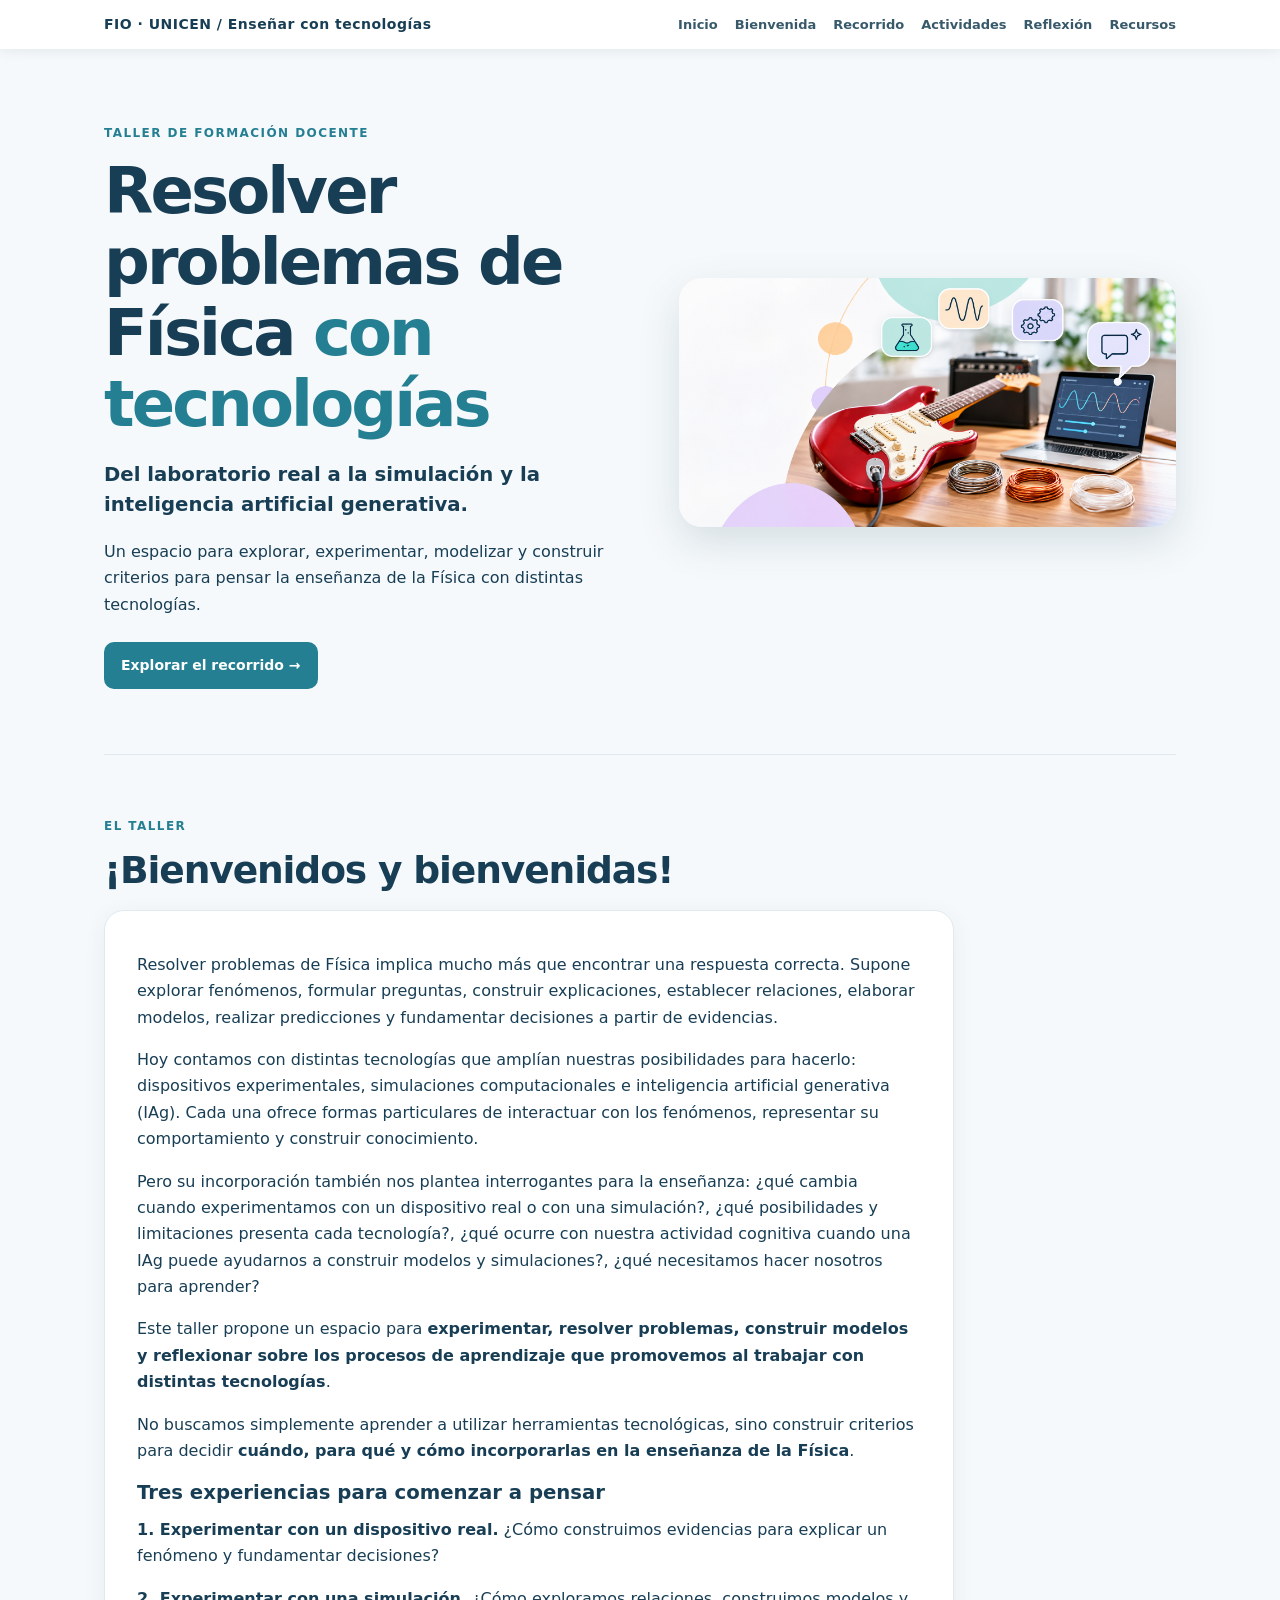
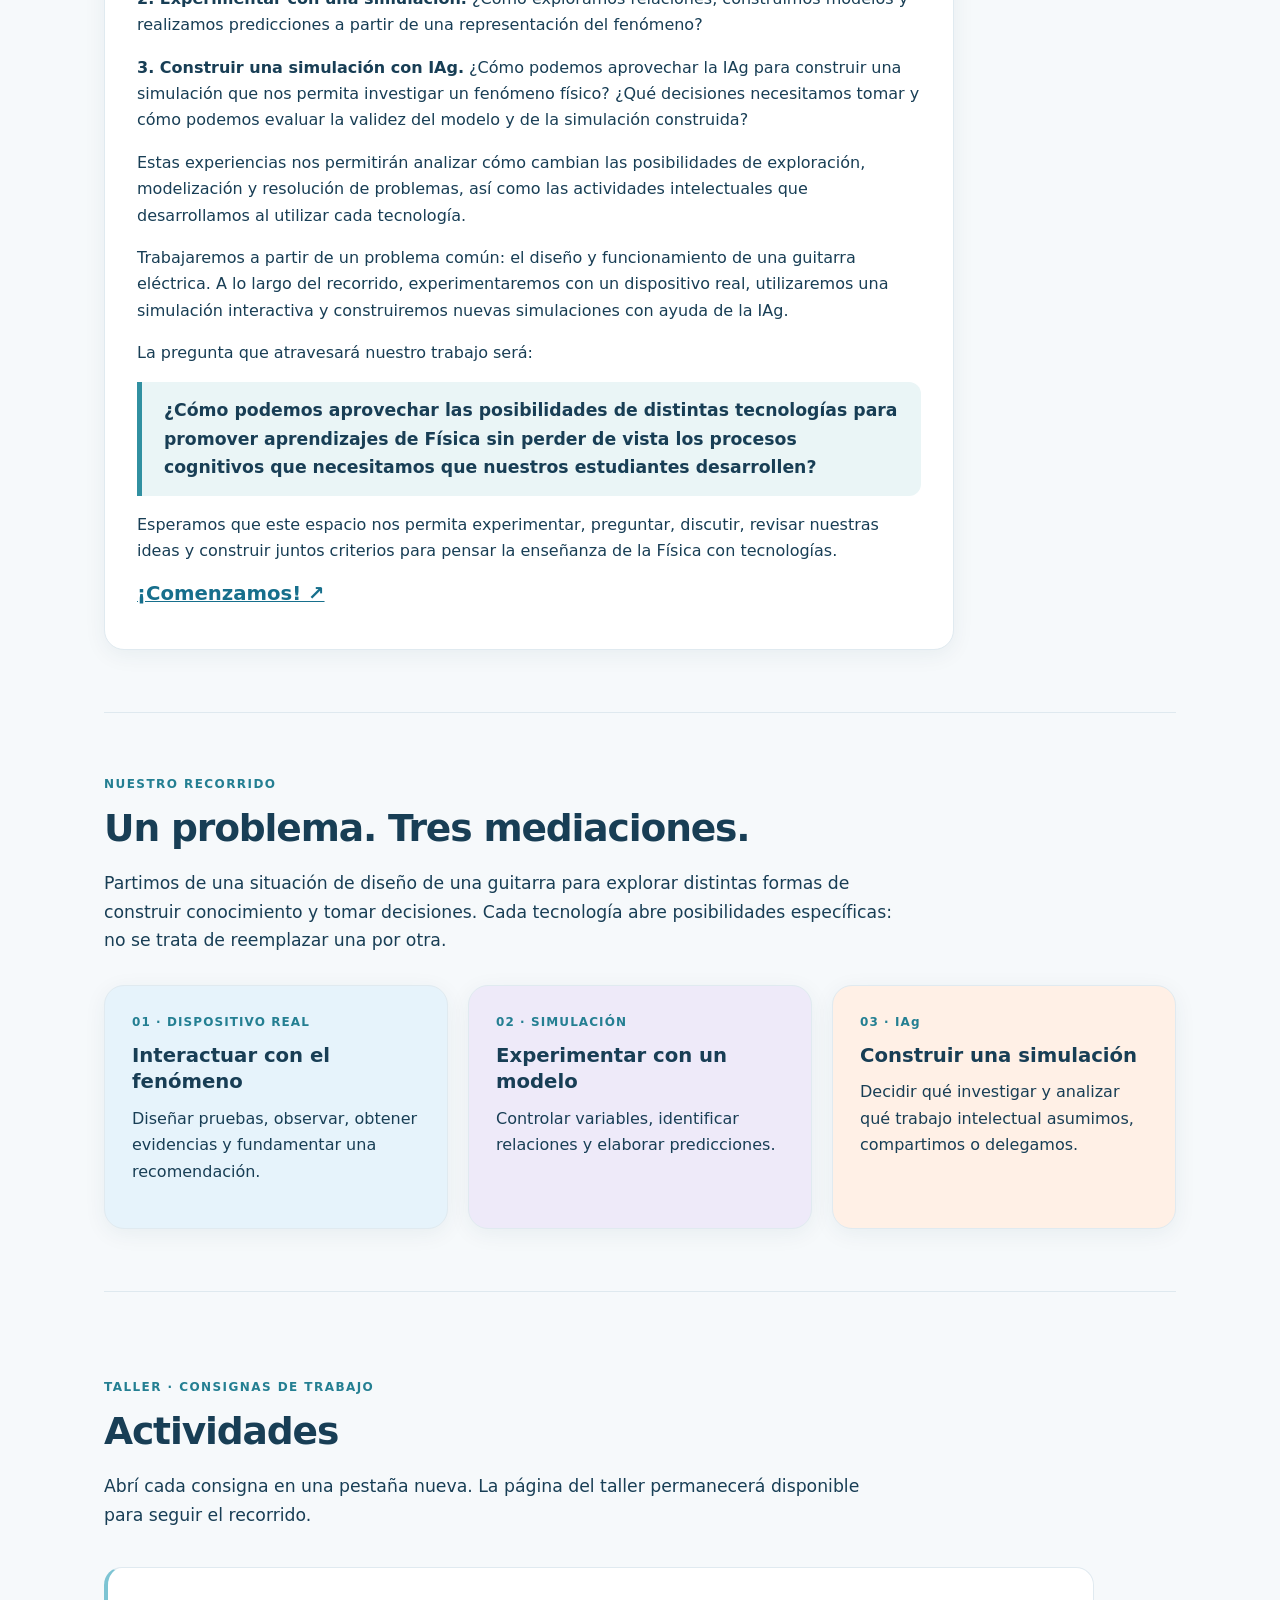
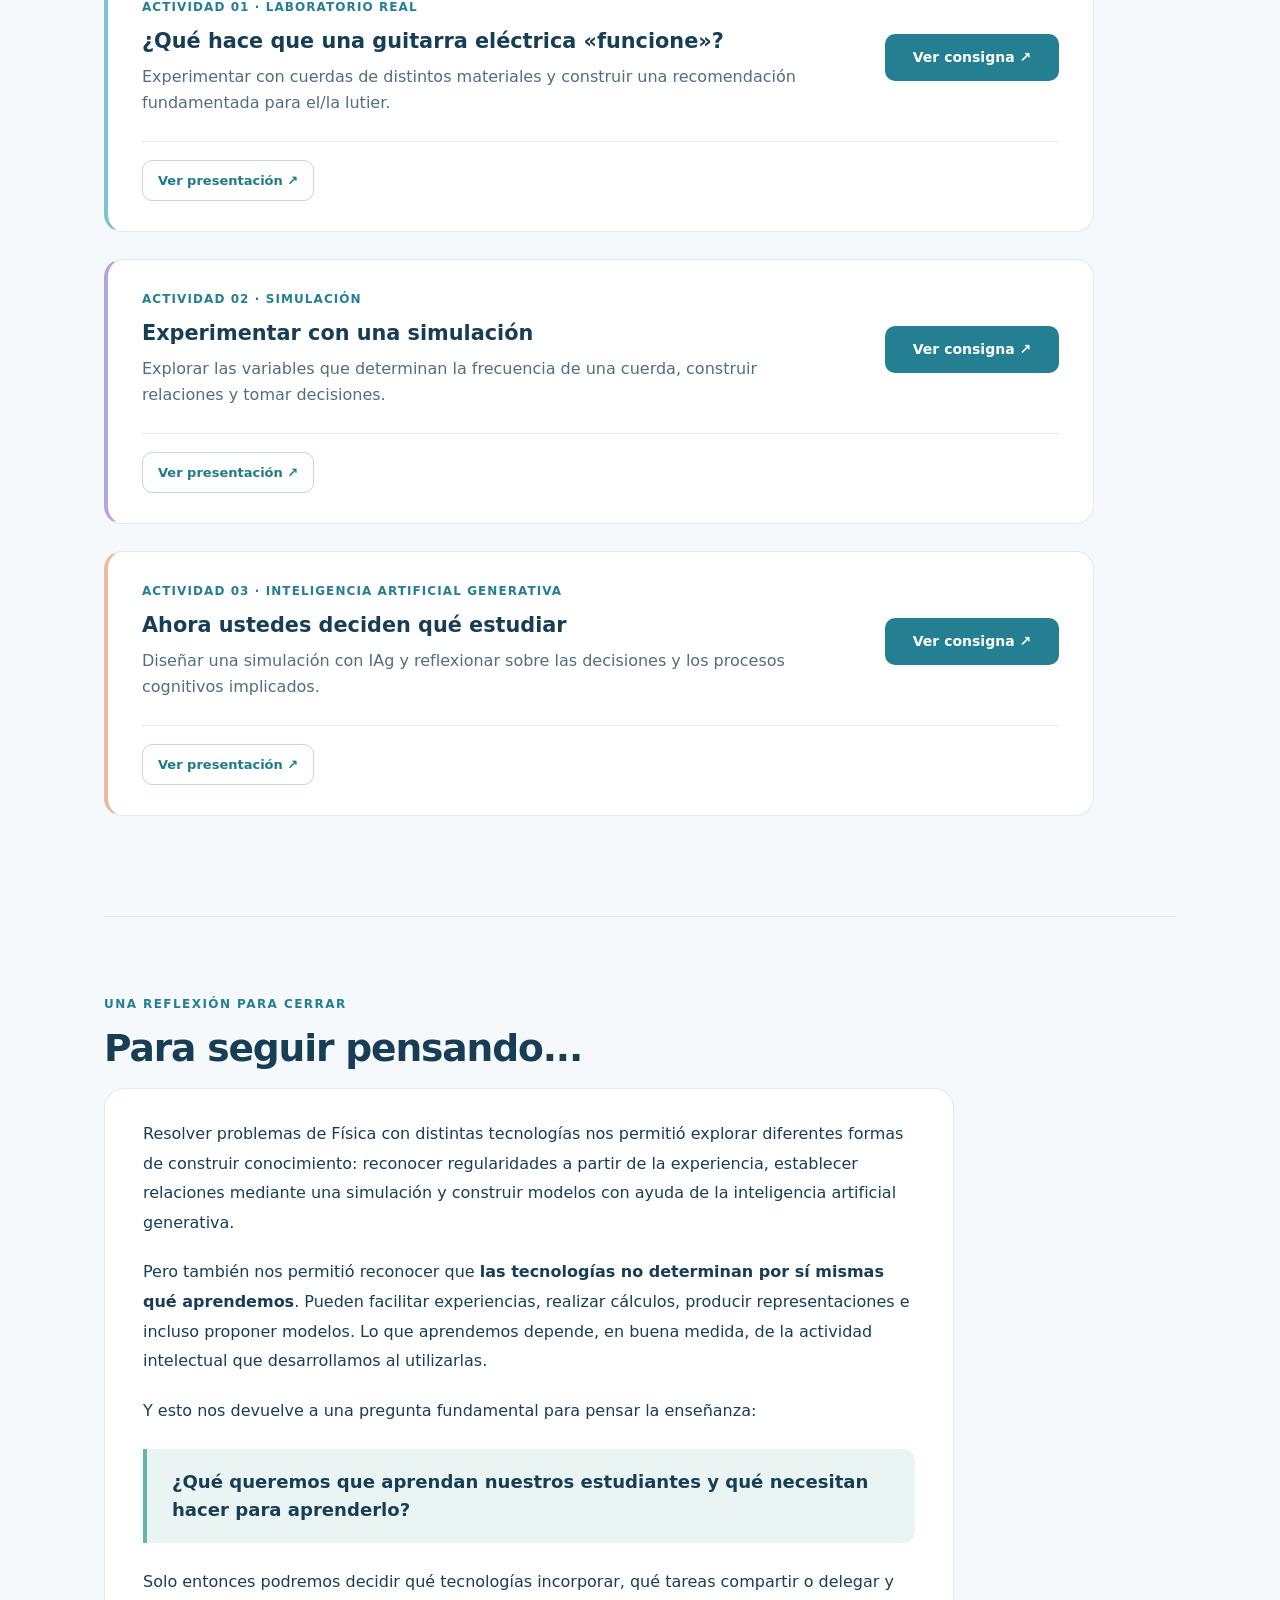
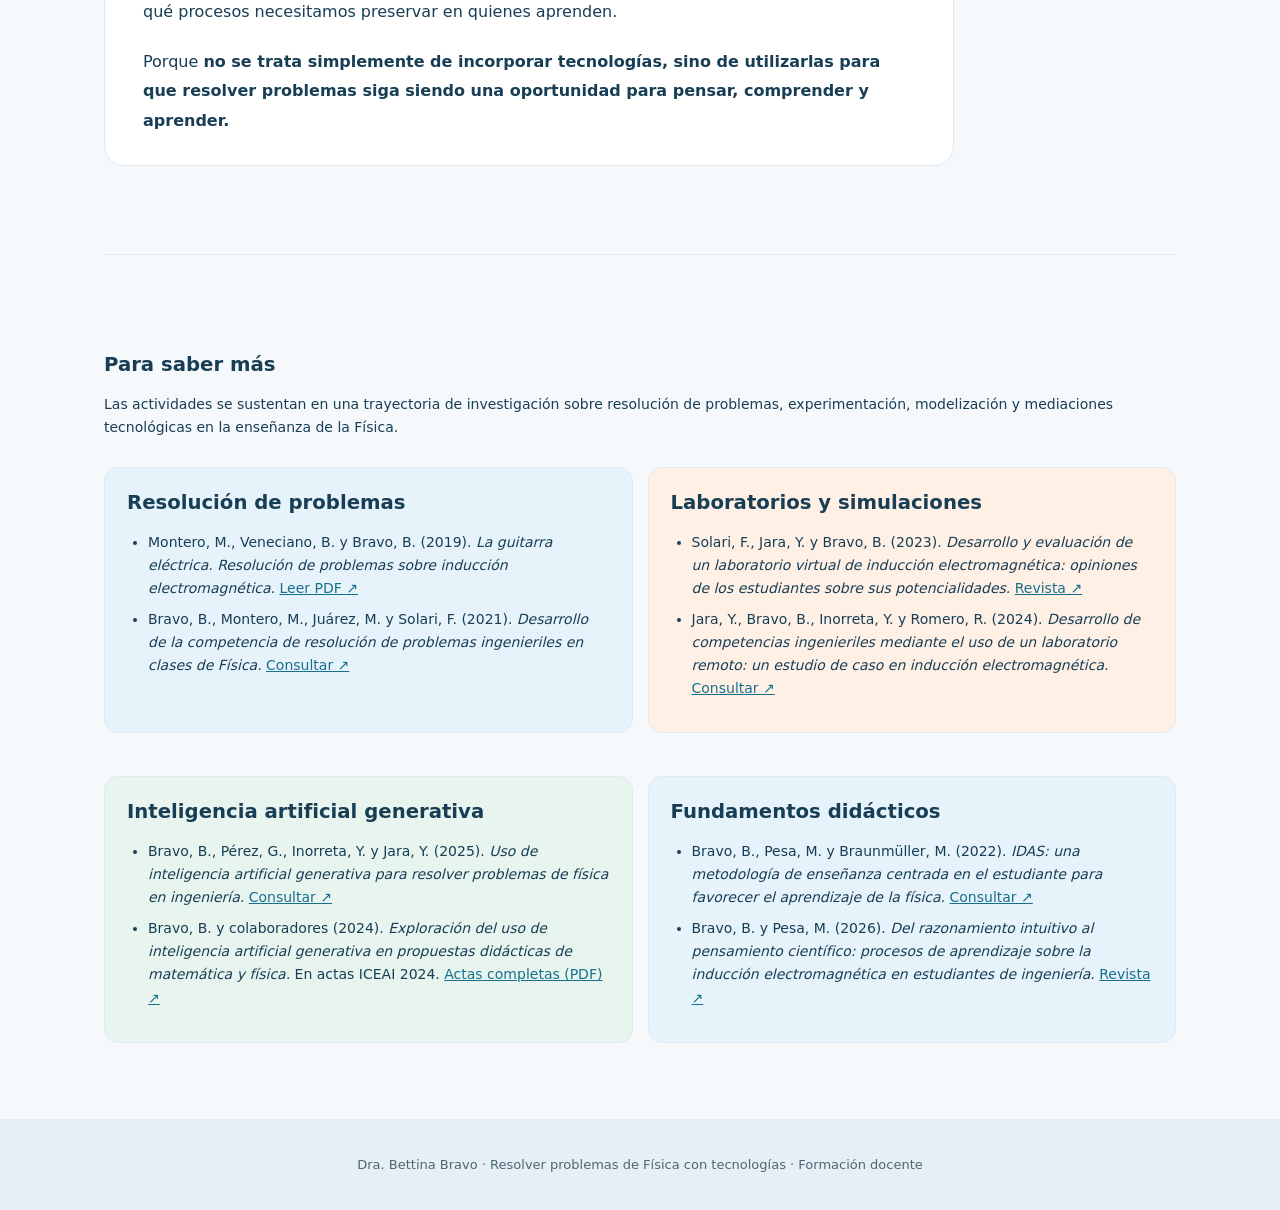
==== commit 3e51ace4: "Actualizar únicamente enlace de consigna actividad 3 en versión final del taller" ====
--- a/index.html
+++ b/index.html
@@ -1,9 +1 @@
-<!doctype html><html lang="es"><head><meta charset="utf-8"><meta name="viewport" content="width=device-width,initial-scale=1"><title>Resolver problemas de Física con tecnologías · Taller UBA</title><meta name="description" content="Taller: del laboratorio real a la simulación y la inteligencia artificial generativa. Actividades, simulación, fundamentos y recursos."><link rel="stylesheet" href="taller.css"></head><body><nav><div class="inner"><strong>🎸 FÍSICA CON TECNOLOGÍAS</strong><div class="links"><a href="#inicio">Inicio</a><a href="#recorrido">Recorrido</a><a href="#actividad1">Actividad 1</a><a href="#actividad2">Actividad 2</a><a href="#actividad3">Actividad 3</a><a href="#fundamentos">Fundamentos</a><a href="#recursos">Recursos</a></div></div></nav><main>
-<header class="hero" id="inicio"><div><div class="eyebrow">Taller · XX Encuentro · FCEN–UBA · 6 de noviembre de 2026</div><h1>Resolver problemas de Física <em>con tecnologías</em></h1><p class="lead">Del laboratorio real a la simulación y la inteligencia artificial generativa.</p><p>Un recorrido de resolución de problemas a partir de una guitarra: experimentar, construir relaciones, modelizar, predecir y reflexionar sobre qué actividad cognitiva desarrollamos cuando trabajamos con tecnologías.</p><div><span class="tag">Dispositivo real</span><span class="tag">Simulación</span><span class="tag">IAg</span></div><p class="small">Responsable: Dra. Bettina Bravo · CONICET · ArECyCI · FIO–UNCPBA</p><a class="button" href="#actividad1">Comenzar el taller ↓</a><a class="button alt" href="simulacion.html">Abrir simulación ↗</a></div><div class="hero-art" aria-hidden="true"><span class="guitar">🎸</span><span class="wave">〰</span></div></header>
-<section id="recorrido"><div class="eyebrow">El recorrido</div><h2>Un problema. Tres mediaciones.</h2><p class="intro">Partimos de una situación de diseño de una guitarra para explorar diferentes maneras de construir conocimiento y tomar decisiones. Las tecnologías ofrecen posibilidades distintas: no se trata de que una reemplace a otra.</p><div class="grid"><div class="panel blue"><div class="num">01 · DISPOSITIVO REAL</div><h3>Interactuar con el fenómeno</h3><p>Explorar materiales, diseñar pruebas, obtener evidencias y fundamentar una recomendación.</p></div><div class="panel lav"><div class="num">02 · SIMULACIÓN</div><h3>Experimentar sobre una representación</h3><p>Controlar variables, reconocer relaciones cualitativas y cuantitativas y construir un modelo.</p></div><div class="panel peach"><div class="num">03 · IAg</div><h3>Construir una simulación</h3><p>Decidir qué investigar y reflexionar sobre qué procesos asumimos, compartimos o delegamos.</p></div></div></section>
-<section id="actividad1"><div class="eyebrow">Actividad 1 · Dispositivo real</div><h2>¿Qué hace que una guitarra eléctrica «funcione»?</h2><div class="grid two activity"><div class="panel blue"><h3>El problema</h3><p>Un/a lutier está diseñando una guitarra eléctrica y necesita decidir qué material utilizar para fabricar sus cuerdas.</p><p>Dispone de cuerdas de distintos materiales —<b>acero, cobre y nylon</b>—, una pastilla de guitarra y un amplificador.</p></div><div class="panel peach"><h3>El desafío</h3><p><strong>¿Qué material recomendarían utilizar para las cuerdas?</strong></p></div></div><div class="panel"><p>Exploren el dispositivo y <b>diseñen y realicen las pruebas que consideren necesarias</b> para tomar una decisión fundamentada.</p><p>A partir de lo que observen, elaboren una recomendación para el/la lutier y justifíquenla con las evidencias que hayan obtenido.</p><p>Finalmente, les presentaremos las características de una nueva cuerda: <b>¿Qué anticiparían que ocurrirá si la utilizamos? ¿En qué se basan para realizar esa anticipación?</b></p></div><details><summary>Para cerrar la actividad · Preguntas para conversar</summary><ul class="tasks"><li>¿Qué hicieron para llegar a su recomendación?</li><li>¿Qué evidencias utilizaron para fundamentarla?</li><li>¿Cómo pudieron anticipar qué ocurriría con una cuerda que no habían probado?</li></ul></details></section>
-<section id="actividad2"><div class="eyebrow">Actividad 2 · Simulación</div><h2>Experimentar con una simulación</h2><div class="grid two activity"><div class="panel blue"><h3>El problema</h3><p>El/la lutier está ajustando la primera cuerda de una guitarra y necesita que, al tocarla al aire, produzca la nota <b>Mi4 (E4), cuya frecuencia es aproximadamente 330 Hz</b>. Antes de intervenir sobre el instrumento real, dispone de una simulación que le permite ensayar distintas alternativas.</p></div><div class="panel peach"><h3>El desafío</h3><p><strong>¿Qué modificaciones podría realizar para conseguir que la cuerda produzca la nota Mi4 (≈ 330 Hz)?</strong></p></div></div><h3>1. Exploren las posibilidades</h3><p>Utilicen la simulación para explorar las distintas posibilidades y elaboren una recomendación fundamentada para el/la lutier que le permita conseguir que la cuerda produzca la nota Mi4 (≈ 330 Hz).</p><p><b>Exploren todas las alternativas posibles que ofrece la simulación.</b> En su recomendación indiquen qué podría modificar el/la lutier y en qué sentido debería hacerlo para alcanzar la frecuencia buscada.</p><p><a class="button" href="simulacion.html" target="_blank" rel="noopener">Abrir simulación en otra pestaña ↗</a></p><iframe class="frame" src="simulacion.html" title="Simulación interactiva de cuerda vibrante" loading="lazy"></iframe>
-<h3 style="margin-top:35px">2. Avancemos hacia relaciones cuantitativas</h3><p>El/la lutier necesita algo más: disponer de una herramienta que le permita anticipar qué ocurrirá y tomar decisiones sin tener que recurrir cada vez a sucesivos ensayos por prueba y error.</p><p>Para construirla, realicen los siguientes ensayos y registren los resultados:</p><div class="scroller"><table><thead><tr><th>Ensayo</th><th>Mantener constantes</th><th>Variable a modificar</th><th>Valores a ensayar</th><th>Frecuencia obtenida</th></tr></thead><tbody><tr><td rowspan="3">Longitud</td><td rowspan="3">T = 80 N; μ = 5 g/m</td><td rowspan="3">L</td><td>0,30 m</td><td>________ Hz</td></tr><tr><td>0,60 m</td><td>________ Hz</td></tr><tr><td>0,90 m</td><td>________ Hz</td></tr><tr><td rowspan="3">Tensión</td><td rowspan="3">L = 0,60 m; μ = 5 g/m</td><td rowspan="3">T</td><td>20 N</td><td>________ Hz</td></tr><tr><td>80 N</td><td>________ Hz</td></tr><tr><td>180 N</td><td>________ Hz</td></tr><tr><td rowspan="3">Densidad lineal</td><td rowspan="3">L = 0,60 m; T = 80 N</td><td rowspan="3">μ</td><td>1 g/m</td><td>________ Hz</td></tr><tr><td>4 g/m</td><td>________ Hz</td></tr><tr><td>9 g/m</td><td>________ Hz</td></tr></tbody></table></div><p>Para cada serie de ensayos, comparen por cuánto se modificó la variable estudiada y por cuánto se modificó la frecuencia.</p><p><b>¿Qué relación matemática pueden establecer entre la frecuencia y cada una de las variables estudiadas?</b></p><p>Intenten luego integrar las relaciones encontradas en un único modelo matemático que permita calcular la frecuencia de la cuerda a partir de sus características.</p><h3 style="margin-top:32px">3. Utilicen el modelo para tomar decisiones</h3><p>Vuelvan ahora al problema del/la lutier. Utilicen el modelo matemático construido para determinar qué modificaciones permitirían obtener la nota Mi4 (≈ 330 Hz).</p><p>Elaboren una recomendación final que incluya las distintas alternativas posibles y justifiquen sus decisiones a partir del modelo construido.</p><p>Finalmente, elijan alguna de sus predicciones y <b>pónganla a prueba utilizando la simulación</b>.</p></section>
-<section id="actividad3"><div class="eyebrow">Actividad 3 · Inteligencia artificial generativa</div><h2>Ahora ustedes deciden qué estudiar</h2><div class="grid two activity"><div class="panel blue"><h3>El problema</h3><p>El/la lutier quiere seguir avanzando en el diseño de la guitarra y necesita comprender <b>algún otro aspecto de su funcionamiento</b> que pueda resultar relevante para tomar decisiones.</p><p>Esta vez no dispone de una simulación previamente construida. Dispone de una IAg que puede ayudarlo a construirla.</p></div><div class="panel peach"><h3>El desafío</h3><p><b>Decidan qué aspecto del funcionamiento de la guitarra consideran relevante estudiar y, con ayuda de la IAg, construyan una simulación que les permita explorarlo, realizar predicciones y tomar decisiones.</b></p></div></div><p><a class="button" href="https://drive.google.com/file/d/1GDnbII6y4wbt8QTF5NwYEqRV5edqHenO/view?usp=sharing" target="_blank" rel="noopener noreferrer">Abrir consigna de la Actividad 3 ↗</a></p><div class="panel lav"><p>Para hacerlo, tendrán que decidir —por ustedes mismos o con ayuda de la IAg— qué estudiar, qué variables considerar, qué relaciones establecer, qué modelo físico y matemático utilizar y cómo representarlo en la simulación.</p><p><b>Mientras trabajan, registren:</b></p><ul class="tasks"><li>¿Qué decisiones toman ustedes?</li><li>¿Qué decisiones construyen junto con la IAg?</li><li>¿Qué acciones o decisiones dejan en manos de la IAg?</li></ul></div><details><summary>Para cerrar · Analizar la simulación construida</summary><ul class="tasks"><li>¿Qué decidieron estudiar y por qué?</li><li>¿Qué variables incorporaron a la simulación?</li><li>¿Qué relaciones y modelos utiliza para representar el fenómeno?</li><li>¿Qué permite explorar, modificar y predecir la simulación que construyeron?</li><li>¿Cómo evaluaron si representa adecuadamente el aspecto estudiado?</li></ul></details><details><summary>Para cerrar · Analizar la interacción con la IAg</summary><ul class="tasks"><li>¿Qué decisiones tomaron ustedes?</li><li>¿Qué construyeron junto con la IAg?</li><li>¿Qué delegaron en ella?</li><li>¿Qué hicieron con las propuestas y respuestas de la IAg?</li><li>¿Cómo decidieron si aquello que produjo era adecuado?</li></ul></details></section>
-<section id="fundamentos"><div class="eyebrow">Fundamentos y reflexión didáctica</div><h2>¿Qué significa aprender Física en estos escenarios?</h2><p class="lead intro">Aprender Física implica construir y transformar progresivamente nuestras formas de conocer, comprender y razonar sobre el mundo.</p><p class="intro">Comprender no es solo recordar una ley o reproducir un modelo: supone interpretar conceptos, establecer relaciones, reconstruir explicaciones, justificar y utilizar conocimientos para enfrentar problemas. Problematizar permite poner en juego esas formas de conocer, contrastarlas y revisarlas.</p><div class="quote">No solo importa el problema que proponemos, sino qué actividad cognitiva necesitamos que despliegue quien aprende para resolverlo.</div><div class="grid"><div class="panel blue"><h3>Dispositivo real</h3><p>Interacción con el fenómeno, pruebas, evidencias, regularidades y anticipaciones.</p></div><div class="panel lav"><h3>Simulación</h3><p>Representación de un sistema físico mediante un modelo. Control de variables, relaciones, cuantificación y predicción.</p></div><div class="panel peach"><h3>IAg</h3><p>Participación de la tecnología en la selección de variables, modelos, explicaciones y construcción de simulaciones.</p></div></div><details><summary>Actividad 1 · Interacción, evidencias y regularidades</summary><p>El dispositivo real permite intervenir materialmente sobre el fenómeno y hacer perceptibles algunos de sus efectos. Pero no decide por nosotros qué probar, observar o comparar, ni qué conclusiones pueden sostenerse a partir de las evidencias.</p><p><b>Interacción → observación → pruebas → comparación → evidencias → regularidades → anticipación.</b></p><p>Pregunta de cierre: ¿qué hizo la tecnología y qué necesitamos seguir haciendo nosotros?</p></details><details><summary>Actividad 2 · De los datos a las relaciones y al modelo</summary><p>Reconocer qué ocurre no significa necesariamente comprender por qué ocurre. La simulación ya contiene un modelo y devuelve resultados; quienes aprenden pueden reconstruir relaciones cualitativas y cuantitativas y utilizarlas para predecir.</p><p>La selección deliberada de valores y variables controladas facilita reconocer patrones. <b>Los datos no «hablan solos».</b> Un dato se convierte en evidencia cuando permite sostener, cuestionar o construir una relación, explicación o modelo.</p><p><b>Observar → comparar → relacionar → interpretar → modelizar → predecir → justificar.</b></p><p>Pregunta para el debate: ¿por qué se propusieron precisamente esos valores y no otros?</p></details><details><summary>Actividad 3 · Distribución del trabajo cognitivo</summary><p>La IAg puede proponer variables, sugerir relaciones, realizar cálculos, elaborar explicaciones y generar una simulación. Parte de la actividad puede quedar a cargo del sujeto, realizarse conjuntamente o delegarse.</p><p><b>Sujeto ↔ sujeto + IAg ↔ IAg.</b> No son compartimentos rígidos: son formas de distribuir el trabajo durante una misma tarea.</p><p>Delegar no implica necesariamente dejar de aprender. La pregunta didáctica es si se delega precisamente la actividad cognitiva que pretendíamos desarrollar. Interpretar, contrastar, evaluar, decidir, revisar y justificar siguen siendo centrales.</p></details><div class="quote">Que una tecnología pueda hacer algo no significa necesariamente que didácticamente nos convenga que lo haga.</div><h3>Dos preguntas para llevarnos al aula</h3><div class="grid two"><div class="panel mint"><b>¿Qué queremos que aprendan?</b><p>¿Qué actividad cognitiva necesitan realizar para aprenderlo?</p></div><div class="panel yellow"><b>¿Qué puede hacer la tecnología?</b><p>¿Qué podemos compartir o delegar y qué necesitamos preservar deliberadamente en quien aprende?</p></div></div></section>
-<section id="recursos"><div class="eyebrow">Materiales y referencias</div><h2>Para seguir explorando</h2><div class="grid two"><div class="panel mint"><h3>Simulación interactiva</h3><p>Herramienta de la Actividad 2 para ensayar con longitud, tensión y densidad lineal y estudiar la frecuencia.</p><a class="button" href="simulacion.html">Ir a la simulación ↗</a></div><div class="panel blue"><h3>Guía de las actividades</h3><p>Las tres consignas están reunidas en esta misma página, junto con las preguntas de cierre y la fundamentación.</p><a class="button alt" href="#actividad1">Volver a las actividades ↑</a></div></div><h3 style="margin-top:30px">Bibliografía vinculada al taller</h3><ul class="tasks"><li>Montero, M.; Veneciano, B. y Bravo, B. (2019). «La guitarra eléctrica. Resolución de problemas sobre inducción electromagnética». <i>Revista de Enseñanza de la Física</i>, 31 (extra), 531–539.</li><li>Solari, F.; Jara, Y. y Bravo, B. (2023). «Desarrollo y evaluación de un laboratorio virtual de inducción electromagnética: opiniones de los estudiantes sobre sus potencialidades». <i>Revista de Enseñanza de la Física</i>, 35 (extra), 313–321.</li><li>Bravo, B.; Pérez, G.; Inorreta, Y. y Jara, Y. (2025). «Uso de inteligencia artificial generativa para resolver problemas de física en ingeniería». <i>Enseñanza de las Ciencias</i>, 43(3), 73–91. <a href="https://doi.org/10.5565/rev/ensciencias.6332" target="_blank" rel="noopener">DOI ↗</a></li></ul><p class="small">Referencias de apoyo vinculadas al trabajo de investigación del equipo; no constituyen una bibliografía exhaustiva.</p></section></main><footer><b>Resolver problemas de Física con tecnologías</b> · FCEN–UBA · 2026<br>CONICET · ArECyCI · FIO–UNCPBA</footer></body></html>+<!doctype html><html lang="es"><head><meta charset="utf-8"><meta name="viewport" content="width=device-width,initial-scale=1"><title>Resolver problemas de Física con tecnologías · Taller UBA</title><meta name="description" content="Taller de Física: laboratorio real, simulación e inteligencia artificial generativa."><link rel="stylesheet" href="nuevo-taller.css"></head><body><nav><div class="nav"><div class="brand">FIO · UNICEN / Enseñar con tecnologías</div><div class="links"><a href="#inicio">Inicio</a><a href="#bienvenida">Bienvenida</a><a href="#recorrido">Recorrido</a><a href="#actividades">Actividades</a><a href="#fundamentos">Reflexión</a><a href="#biblioteca">Recursos</a></div></div></nav><main><header class="hero" id="inicio"><div><div class="eyebrow">TALLER DE FORMACIÓN DOCENTE</div><h1>Resolver problemas de Física <em>con tecnologías</em></h1><p class="lead">Del laboratorio real a la simulación y la inteligencia artificial generativa.</p><p>Un espacio para explorar, experimentar, modelizar y construir criterios para pensar la enseñanza de la Física con distintas tecnologías.</p><a class="btn" href="#bienvenida">Explorar el recorrido →</a></div><div><img src="Guitarra%20el%C3%A9ctrica%20en%20laboratorio%20STEM.png" alt="Guitarra eléctrica, simulación de ondas e inteligencia artificial generativa"></div></header><section id="bienvenida"><div class="eyebrow">El taller</div><h2>¡Bienvenidos y bienvenidas!</h2><div class="card" style="max-width:850px;padding:32px"><p>Resolver problemas de Física implica mucho más que encontrar una respuesta correcta. Supone explorar fenómenos, formular preguntas, construir explicaciones, establecer relaciones, elaborar modelos, realizar predicciones y fundamentar decisiones a partir de evidencias.</p><p>Hoy contamos con distintas tecnologías que amplían nuestras posibilidades para hacerlo: dispositivos experimentales, simulaciones computacionales e inteligencia artificial generativa (IAg). Cada una ofrece formas particulares de interactuar con los fenómenos, representar su comportamiento y construir conocimiento.</p><p>Pero su incorporación también nos plantea interrogantes para la enseñanza: ¿qué cambia cuando experimentamos con un dispositivo real o con una simulación?, ¿qué posibilidades y limitaciones presenta cada tecnología?, ¿qué ocurre con nuestra actividad cognitiva cuando una IAg puede ayudarnos a construir modelos y simulaciones?, ¿qué necesitamos hacer nosotros para aprender?</p><p>Este taller propone un espacio para <b>experimentar, resolver problemas, construir modelos y reflexionar sobre los procesos de aprendizaje que promovemos al trabajar con distintas tecnologías</b>.</p><p>No buscamos simplemente aprender a utilizar herramientas tecnológicas, sino construir criterios para decidir <b>cuándo, para qué y cómo incorporarlas en la enseñanza de la Física</b>.</p><h3>Tres experiencias para comenzar a pensar</h3><p><b>1. Experimentar con un dispositivo real.</b> ¿Cómo construimos evidencias para explicar un fenómeno y fundamentar decisiones?</p><p><b>2. Experimentar con una simulación.</b> ¿Cómo exploramos relaciones, construimos modelos y realizamos predicciones a partir de una representación del fenómeno?</p><p><b>3. Construir una simulación con IAg.</b> ¿Cómo podemos aprovechar la IAg para construir una simulación que nos permita investigar un fenómeno físico? ¿Qué decisiones necesitamos tomar y cómo podemos evaluar la validez del modelo y de la simulación construida?</p><p>Estas experiencias nos permitirán analizar cómo cambian las posibilidades de exploración, modelización y resolución de problemas, así como las actividades intelectuales que desarrollamos al utilizar cada tecnología.</p><p>Trabajaremos a partir de un problema común: el diseño y funcionamiento de una guitarra eléctrica. A lo largo del recorrido, experimentaremos con un dispositivo real, utilizaremos una simulación interactiva y construiremos nuevas simulaciones con ayuda de la IAg.</p><p>La pregunta que atravesará nuestro trabajo será:</p><p class="quote"><b>¿Cómo podemos aprovechar las posibilidades de distintas tecnologías para promover aprendizajes de Física sin perder de vista los procesos cognitivos que necesitamos que nuestros estudiantes desarrollen?</b></p><p>Esperamos que este espacio nos permita experimentar, preguntar, discutir, revisar nuestras ideas y construir juntos criterios para pensar la enseñanza de la Física con tecnologías.</p><h3><a href="https://docs.google.com/presentation/d/1E8lzik3RtBtTNVvqD1jGOC87SM60_T9x/edit?usp=sharing&ouid=110442392695964594877&rtpof=true&sd=true" target="_blank" rel="noopener">¡Comenzamos! ↗</a></h3></div></section><section id="recorrido"><div class="eyebrow">Nuestro recorrido</div><h2>Un problema. Tres mediaciones.</h2><p class="intro">Partimos de una situación de diseño de una guitarra para explorar distintas formas de construir conocimiento y tomar decisiones. Cada tecnología abre posibilidades específicas: no se trata de reemplazar una por otra.</p><div class="cards"><div class="card blue"><div class="num">01 · DISPOSITIVO REAL</div><h3>Interactuar con el fenómeno</h3><p>Diseñar pruebas, observar, obtener evidencias y fundamentar una recomendación.</p></div><div class="card lav"><div class="num">02 · SIMULACIÓN</div><h3>Experimentar con un modelo</h3><p>Controlar variables, identificar relaciones y elaborar predicciones.</p></div><div class="card peach"><div class="num">03 · IAg</div><h3>Construir una simulación</h3><p>Decidir qué investigar y analizar qué trabajo intelectual asumimos, compartimos o delegamos.</p></div></div></section><section id="actividades"><div class="eyebrow">Taller · Consignas de trabajo</div><h2>Actividades</h2><p class="intro">Abrí cada consigna en una pestaña nueva. La página del taller permanecerá disponible para seguir el recorrido.</p><div class="cards activitycards"><article class="card blue"><div class="num">ACTIVIDAD 01 · LABORATORIO REAL</div><h3>¿Qué hace que una guitarra eléctrica «funcione»?</h3><p>Experimentar con cuerdas de distintos materiales y construir una recomendación fundamentada para el/la lutier.</p><div class="actions"><a class="btn" href="https://drive.google.com/file/d/170LQqGFU-4UPdQnLkZbgBgLX70MsP_uB/view?usp=sharing" target="_blank" rel="noopener">Ver consigna ↗</a></div><div class="activity-extra"><a class="btn outline" href="https://docs.google.com/presentation/d/1WF2Zd_xgy3hFqr7eYlyO-y-og999ui4t/edit?usp=sharing&ouid=110442392695964594877&rtpof=true&sd=true" target="_blank" rel="noopener">Ver presentación ↗</a></div></article><article class="card lav"><div class="num">ACTIVIDAD 02 · SIMULACIÓN</div><h3>Experimentar con una simulación</h3><p>Explorar las variables que determinan la frecuencia de una cuerda, construir relaciones y tomar decisiones.</p><div class="actions"><a class="btn" href="https://drive.google.com/file/d/1w0_EELk6FA7W6Tb4jLVaeSMK7wI4rVZz/view?usp=sharing" target="_blank" rel="noopener">Ver consigna ↗</a></div><div class="activity-extra"><a class="btn outline" href="https://docs.google.com/presentation/d/1WmShZrMe2MI2SRoIuloX87W_uyY5BNRH/edit?usp=sharing&ouid=110442392695964594877&rtpof=true&sd=true" target="_blank" rel="noopener">Ver presentación ↗</a></div></article><article class="card peach"><div class="num">ACTIVIDAD 03 · INTELIGENCIA ARTIFICIAL GENERATIVA</div><h3>Ahora ustedes deciden qué estudiar</h3><p>Diseñar una simulación con IAg y reflexionar sobre las decisiones y los procesos cognitivos implicados.</p><div class="actions"><a class="btn" href="https://drive.google.com/file/d/1GDnbII6y4wbt8QTF5NwYEqRV5edqHenO/view?usp=sharing" target="_blank" rel="noopener">Ver consigna ↗</a></div><div class="activity-extra"><a class="btn outline" href="https://docs.google.com/presentation/d/1LKTif2-9qdG0da27Xp2LQEnnM6gaRWo1/edit?usp=sharing&ouid=110442392695964594877&rtpof=true&sd=true" target="_blank" rel="noopener">Ver presentación ↗</a></div></article></div></section><section id="fundamentos" class="reflexion"><div class="eyebrow">Una reflexión para cerrar</div><h2>Para seguir pensando...</h2><div class="reflection-content"><p>Resolver problemas de Física con distintas tecnologías nos permitió explorar diferentes formas de construir conocimiento: reconocer regularidades a partir de la experiencia, establecer relaciones mediante una simulación y construir modelos con ayuda de la inteligencia artificial generativa.</p><p>Pero también nos permitió reconocer que <strong>las tecnologías no determinan por sí mismas qué aprendemos</strong>. Pueden facilitar experiencias, realizar cálculos, producir representaciones e incluso proponer modelos. Lo que aprendemos depende, en buena medida, de la actividad intelectual que desarrollamos al utilizarlas.</p><p>Y esto nos devuelve a una pregunta fundamental para pensar la enseñanza:</p><blockquote>¿Qué queremos que aprendan nuestros estudiantes y qué necesitan hacer para aprenderlo?</blockquote><p>Solo entonces podremos decidir qué tecnologías incorporar, qué tareas compartir o delegar y qué procesos necesitamos preservar en quienes aprenden.</p><p>Porque <strong>no se trata simplemente de incorporar tecnologías, sino de utilizarlas para que resolver problemas siga siendo una oportunidad para pensar, comprender y aprender.</strong></p></div></section><section id="biblioteca" class="refs"><h3 style="margin-top:35px">Para saber más</h3><p>Las actividades se sustentan en una trayectoria de investigación sobre resolución de problemas, experimentación, modelización y mediaciones tecnológicas en la enseñanza de la Física.</p><div class="grid two"><div class="panel blue"><h3>Resolución de problemas</h3><ul class="tasks"><li>Montero, M., Veneciano, B. y Bravo, B. (2019). <em>La guitarra eléctrica. Resolución de problemas sobre inducción electromagnética.</em> <a href="https://revistas.unc.edu.ar/index.php/revistaEF/article/download/26621/28325/78609" target="_blank" rel="noopener">Leer PDF ↗</a></li><li>Bravo, B., Montero, M., Juárez, M. y Solari, F. (2021). <em>Desarrollo de la competencia de resolución de problemas ingenieriles en clases de Física.</em> <a href="https://doi.org/10.54343/reiec.v16i2.304" target="_blank" rel="noopener">Consultar ↗</a></li></ul></div><div class="panel peach"><h3>Laboratorios y simulaciones</h3><ul class="tasks"><li>Solari, F., Jara, Y. y Bravo, B. (2023). <em>Desarrollo y evaluación de un laboratorio virtual de inducción electromagnética: opiniones de los estudiantes sobre sus potencialidades.</em> <a href="https://revistas.unc.edu.ar/index.php/revistaEF/article/view/43336" target="_blank" rel="noopener">Revista ↗</a></li><li>Jara, Y., Bravo, B., Inorreta, Y. y Romero, R. (2024). <em>Desarrollo de competencias ingenieriles mediante el uso de un laboratorio remoto: un estudio de caso en inducción electromagnética.</em> <a href="https://doi.org/10.55767/2451.6007.v36.n.47257" target="_blank" rel="noopener">Consultar ↗</a></li></ul></div><div class="panel mint"><h3>Inteligencia artificial generativa</h3><ul class="tasks"><li>Bravo, B., Pérez, G., Inorreta, Y. y Jara, Y. (2025). <em>Uso de inteligencia artificial generativa para resolver problemas de física en ingeniería.</em> <a href="https://doi.org/10.5565/rev/ensciencias.6332" target="_blank" rel="noopener">Consultar ↗</a></li><li>Bravo, B. y colaboradores (2024). <em>Exploración del uso de inteligencia artificial generativa en propuestas didácticas de matemática y física.</em> En actas ICEAI 2024. <a href="https://catedraunesco.ua.es/es/documentos/2024-proceedings-iceai.pdf" target="_blank" rel="noopener">Actas completas (PDF) ↗</a></li></ul></div><div class="panel blue"><h3>Fundamentos didácticos</h3><ul class="tasks"><li>Bravo, B., Pesa, M. y Braunmüller, M. (2022). <em>IDAS: una metodología de enseñanza centrada en el estudiante para favorecer el aprendizaje de la física.</em> <a href="https://doi.org/10.1590/1806-9126-RBEF-2021-0326" target="_blank" rel="noopener">Consultar ↗</a></li><li>Bravo, B. y Pesa, M. (2026). <em>Del razonamiento intuitivo al pensamiento científico: procesos de aprendizaje sobre la inducción electromagnética en estudiantes de ingeniería.</em> <a href="https://reiec.unicen.edu.ar/reiec/article/view/512" target="_blank" rel="noopener">Revista ↗</a></li></ul></div></div></section></main><footer>Dra. Bettina Bravo · Resolver problemas de Física con tecnologías · Formación docente</footer></body></html>
--- a/nuevo-taller.css
+++ b/nuevo-taller.css
@@ -0,0 +1,7 @@
+:root{--ink:#183e55;--teal:#247f92;--bg:#f6f9fb;--blue:#e6f3fb;--lav:#eeeaf9;--peach:#fff0e6;--mint:#e8f5ef}*{box-sizing:border-box}html{scroll-behavior:smooth}body{margin:0;background:var(--bg);font:16px/1.65 system-ui,-apple-system,Segoe UI,sans-serif;color:var(--ink)}a{color:#176f8c}nav{position:sticky;top:0;z-index:9;background:#ffffffed;box-shadow:0 1px 12px #1a42521a}.nav{max-width:1120px;margin:auto;padding:13px 24px;display:flex;align-items:center;justify-content:space-between;gap:18px}.brand{font-weight:850;font-size:14px;letter-spacing:.035em}.links{display:flex;gap:17px;flex-wrap:wrap}.links a{text-decoration:none;font-size:13px;font-weight:700;color:#37596a}main{max-width:1120px;margin:auto;padding:0 24px}.hero{display:grid;grid-template-columns:1.04fr .96fr;gap:36px;align-items:center;padding:75px 0 65px}.hero img{width:100%;border-radius:23px;box-shadow:0 15px 42px #1b486026}h1{font-size:clamp(2.35rem,5vw,4.1rem);line-height:1.11;letter-spacing:-.045em;margin:12px 0 20px}h1 em{font-style:normal;color:var(--teal)}h2{font-size:clamp(1.7rem,3vw,2.35rem);letter-spacing:-.03em;line-height:1.25;margin:10px 0 16px}h3{font-size:1.23rem;line-height:1.35;margin:10px 0}.eyebrow{font-size:12px;letter-spacing:.12em;text-transform:uppercase;font-weight:850;color:var(--teal)}.lead{font-size:1.23rem;line-height:1.5;font-weight:600}.muted{color:#577080}.tag{display:inline-block;background:#e6f1f4;border-radius:20px;padding:6px 12px;margin:5px 5px 5px 0;font-size:12px;font-weight:750}.btn{display:inline-flex;align-items:center;gap:6px;border-radius:10px;background:#247f92;color:white!important;text-decoration:none;font-weight:750;font-size:14px;padding:12px 17px;margin:8px 9px 0 0}.btn.secondary{background:#e6f0f5;color:#195773!important}.btn:hover{filter:brightness(.95);transform:translateY(-1px)}section{padding:62px 0;border-top:1px solid #dfe9ef}.intro{font-size:1.08rem;max-width:790px}.cards{display:grid;grid-template-columns:repeat(3,1fr);gap:20px;margin-top:30px}.card{border:1px solid #e0eaf0;background:white;border-radius:20px;padding:27px;box-shadow:0 5px 22px #153c5410}.card.blue{background:var(--blue)}.card.lav{background:var(--lav)}.card.peach{background:var(--peach)}.card.mint{background:var(--mint)}.num{font-size:12px;font-weight:900;letter-spacing:.09em;color:var(--teal)}.card p{margin:9px 0 16px}.card .btn{margin-top:18px}.activitycards .card{display:flex;flex-direction:column}.activitycards .actions{margin-top:auto}.steps{display:flex;gap:10px;flex-wrap:wrap;margin:24px 0}.step{padding:12px 16px;background:white;border:1px solid #dce8ef;border-radius:12px;font-size:14px;font-weight:700}.two{display:grid;grid-template-columns:1fr 1fr;gap:20px}.two .card{height:100%}.quote{border-left:5px solid #3190a1;padding:14px 22px;background:#eaf5f6;border-radius:0 12px 12px 0;font-size:1.08rem}.refs{font-size:14px}.refs a{overflow-wrap:anywhere}.refs .panel{background:white;border-radius:14px;padding:18px 22px;margin:14px 0;border:1px solid #e0e9ee}.refs h3{margin-top:4px}.refs ul{padding-left:21px}.refs li{margin:8px 0}.refs .grid{display:grid;grid-template-columns:1fr 1fr;gap:15px}.refs .panel.blue{background:var(--blue)}.refs .panel.peach{background:var(--peach)}.refs .panel.mint{background:var(--mint)}.refs .panel.lav{background:var(--lav)}.refs .small{font-size:13px}footer{text-align:center;padding:35px 20px;background:#e6eff3;font-size:13px;color:#4b6876}.notice{background:#fff6e8;border:1px solid #f1ddc1;border-radius:12px;padding:14px 17px;font-size:14px;margin-top:18px}@media(max-width:820px){.hero{grid-template-columns:1fr;padding-top:40px}.hero img{max-width:650px}.cards{grid-template-columns:1fr}.two,.refs .grid{grid-template-columns:1fr}.links{gap:9px}.links a{font-size:12px}.nav{align-items:flex-start;flex-direction:column}section{padding:42px 0}}
+/* Actividades: ritmo visual amplio y tarjetas horizontales tipo módulo */
+#actividades{padding-top:86px;padding-bottom:100px}#actividades>.intro{margin-bottom:38px}#actividades .activitycards{display:flex;flex-direction:column;gap:27px;margin-top:36px;max-width:990px}#actividades .activitycards .card{display:grid;grid-template-columns:minmax(0,1fr) auto;column-gap:28px;align-items:center;min-height:174px;padding:30px 34px;border-radius:18px;background:#fff;box-shadow:none}#actividades .activitycards .num{grid-column:1;align-self:end}#actividades .activitycards h3{grid-column:1;font-size:1.3rem;margin:9px 0}#actividades .activitycards p{grid-column:1;margin:0;max-width:680px;color:#516e7e}#actividades .activitycards .actions{grid-column:2;grid-row:1/4;align-self:center;display:flex;flex-direction:column;align-items:stretch;gap:9px;min-width:174px;margin:0}#actividades .activitycards .actions .btn{margin:0;justify-content:center;text-align:center}#actividades .activitycards .card:nth-child(1){border-left:4px solid #7dc4d3}#actividades .activitycards .card:nth-child(2){border-left:4px solid #b4a6db}#actividades .activitycards .card:nth-child(3){border-left:4px solid #edb99b}#actividades .notice{max-width:990px;margin-top:30px}@media(max-width:700px){#actividades{padding-top:54px;padding-bottom:65px}#actividades .activitycards{gap:18px}#actividades .activitycards .card{display:block;padding:24px 22px;min-height:0}#actividades .activitycards .actions{margin-top:21px;display:flex;flex-direction:row;flex-wrap:wrap;min-width:0}#actividades .activitycards .actions .btn{flex:1 1 160px}}
+
+#actividades .activitycards .activity-extra{grid-column:1/-1;grid-row:4;display:flex;gap:12px;flex-wrap:wrap;margin-top:24px;padding-top:18px;border-top:1px solid #e2ebef}#actividades .activitycards .activity-extra .btn{margin:0}.btn.outline{background:#fff;color:#207b89!important;border:1px solid #bddbdc;font-size:13px;font-weight:600;padding:9px 15px}.btn.pending{opacity:.55;cursor:not-allowed;pointer-events:none}@media(max-width:700px){#actividades .activitycards .activity-extra{margin-top:19px}}
+
+.reflexion{padding:78px 0 88px}.reflection-content{max-width:850px;background:#fff;border:1px solid #dfe9ef;border-radius:20px;padding:30px 38px;font-size:16px;line-height:1.85}.reflection-content p{margin:0 0 20px}.reflection-content p:last-child{margin-bottom:0}.reflection-content blockquote{margin:24px 0;padding:19px 25px;background:#eaf5f3;border-left:4px solid #62b5a8;border-radius:0 12px 12px 0;font-size:1.13rem;font-weight:750;line-height:1.55}@media(max-width:700px){.reflection-content{padding:24px 20px}.reflexion{padding:50px 0}}
